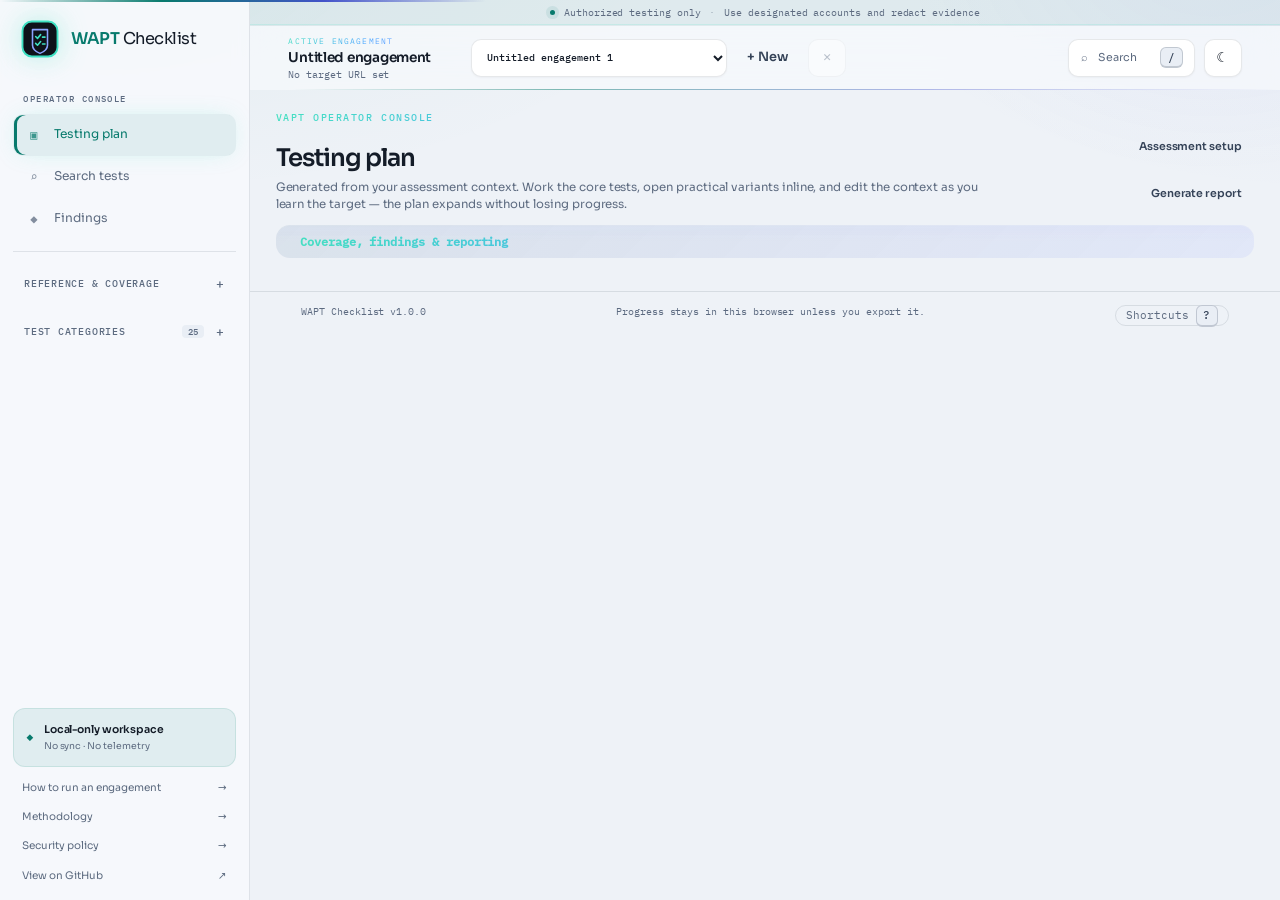
==== app.html @ 15ce688b "Practical-variant wave 1: JWT and OAuth/OIDC/SAML complete (r15) JWT 18/18 and OAuth/SAML 22/22 cata" ====
<!doctype html>
<html lang="en">
<head>
  <meta charset="utf-8">
  <meta name="viewport" content="width=device-width, initial-scale=1">
  <meta name="description" content="Assessment-driven VAPT operator console: pick the engagement scenario, answer only the relevant follow-ups, and work a context-generated testing plan with variants, payloads, tools, evidence, and local-only progress.">
  <meta name="theme-color" content="#090d13">
  <meta http-equiv="Content-Security-Policy" content="default-src 'self'; connect-src 'self'; script-src 'self'; style-src 'self'; img-src 'self' data:; font-src 'self'; frame-src 'none'; object-src 'none'; base-uri 'self'; form-action 'self'">
  <title>VAPT operator console — WAPT Checklist</title>
  <link rel="icon" href="assets/logo.svg" type="image/svg+xml">
  <link rel="preload" href="assets/fonts/sora-400.woff2" as="font" type="font/woff2" crossorigin>
  <link rel="preload" href="assets/fonts/sora-600.woff2" as="font" type="font/woff2" crossorigin>
  <link rel="preload" href="assets/fonts/ibm-plex-mono-400.woff2" as="font" type="font/woff2" crossorigin>
  <script src="js/ui/theme-boot.js?v=1.0.0-r15"></script>
  <link rel="stylesheet" href="css/styles.css?v=1.0.0-r15">
  <link rel="stylesheet" href="css/operator-console.css?v=1.0.0-r15">
  <link rel="stylesheet" href="css/polish.css?v=1.0.0-r15">
<link rel="stylesheet" href="css/identity.css?v=1.0.0-r15">
  <link rel="stylesheet" href="css/print.css?v=1.0.0-r15" media="print">
  <script type="module" src="js/ui/app.js?v=1.0.0-r15"></script>
</head>
<body class="app-body">
  <a class="skip-link" href="#workspace">Skip to workspace</a>
  <div class="app-layout">
    <aside class="sidebar" id="sidebar" aria-label="Application sidebar">
      <div class="sidebar-top">
        <a class="brand" href="index.html" aria-label="WAPT Checklist home">
          <img src="assets/logo.svg" width="40" height="40" alt="">
          <span><strong>WAPT</strong> Checklist</span>
        </a>
        <button class="sidebar-close icon-button" type="button" data-sidebar-close aria-label="Close navigation">×</button>
      </div>

      <nav class="app-nav" aria-label="Operator console">
        <p class="nav-label">Operator console</p>
        <a href="#dashboard" data-view-link="dashboard"><span aria-hidden="true">▣</span> Testing plan</a>
        <a href="#search" data-view-link="search"><span aria-hidden="true">⌕</span> Search tests</a>
        <a href="#dashboard/findings"><span aria-hidden="true">◆</span> Findings</a>
      </nav>

      <details class="nav-reference">
        <summary>Reference &amp; coverage</summary>
        <nav class="app-nav reference-nav" aria-label="Reference and coverage">
          <a href="#playbooks" data-view-link="playbooks"><span aria-hidden="true">＋</span> Focus: page / function</a>
          <a href="#families" data-view-link="families"><span aria-hidden="true">▦</span> Coverage by family</a>
          <a href="#checklist" data-view-link="checklist"><span aria-hidden="true">☷</span> Full test library</a>
          <a href="#chains" data-view-link="chains"><span aria-hidden="true">⌁</span> Attack chains</a>
          <a href="#payloads" data-view-link="payloads"><span aria-hidden="true">›_</span> Tools &amp; payloads</a>
          <a href="#wizard" data-view-link="wizard"><span aria-hidden="true">◇</span> Assessment setup</a>
        </nav>
      </details>

      <details class="category-nav" aria-label="Test categories">
        <summary><span>Test categories</span><span data-category-total>—</span></summary>
        <div data-category-nav class="category-list" aria-live="polite"><p class="loading-line">Loading catalog…</p></div>
      </details>

      <div class="sidebar-foot">
        <div class="local-card">
          <span aria-hidden="true">◆</span>
          <div><strong>Local-only workspace</strong><small>No sync · No telemetry</small></div>
        </div>
        <a href="docs.html?doc=operating">How to run an engagement <span aria-hidden="true">→</span></a>
        <a href="methodology.html">Methodology <span aria-hidden="true">→</span></a>
        <a href="docs.html?doc=security">Security policy <span aria-hidden="true">→</span></a>
        <a href="https://github.com/AmitPal-CyberBuddy/WAPT-Checklist">View on GitHub <span aria-hidden="true">↗</span></a>
      </div>
    </aside>

    <div class="sidebar-scrim" data-sidebar-close hidden></div>

    <main id="workspace" class="workspace">
      <div class="authorization-bar" role="note"><span class="status-dot" aria-hidden="true"></span> Authorized testing only <span>·</span> Use designated accounts and redact evidence</div>
      <header class="workspace-header">
        <button class="mobile-menu icon-button" type="button" data-sidebar-open aria-label="Open navigation">☰</button>
        <div class="engagement-identity">
          <span class="context-kicker">ACTIVE ENGAGEMENT</span>
          <strong data-engagement-name>Untitled engagement</strong>
          <small data-engagement-target>No target URL set</small>
        </div>
        <div class="engagement-manager" aria-label="Engagement manager">
          <label class="sr-only" for="engagement-select">Switch engagement</label>
          <select id="engagement-select" data-engagement-select title="Switch engagement"></select>
          <button class="button button-quiet" type="button" data-engagement-new title="Create a separate engagement">+ New</button>
          <button class="icon-button" type="button" data-engagement-delete aria-label="Delete active engagement" title="Delete active engagement">×</button>
        </div>
        <div class="workspace-actions">
          <button class="search-trigger" type="button" data-go-search><span aria-hidden="true">⌕</span> Search <kbd>/</kbd></button>
          <button class="icon-button" type="button" data-theme-toggle aria-label="Switch color theme" title="Switch color theme">◐</button>
        </div>
      </header>
      <div class="route-progress" data-route-progress hidden aria-hidden="true"><span></span></div>
      <p class="sr-only" data-route-status role="status" aria-live="polite"></p>

      <section class="view wizard-view" data-view="wizard" aria-labelledby="wizard-page-title" hidden>
        <div class="view-heading compact-heading wizard-heading">
          <div><p class="eyebrow">SET UP THE ASSESSMENT</p><h1 id="wizard-page-title">What are you assessing?</h1></div>
          <div class="wizard-heading-actions">
            <details class="local-persistence-notice compact" data-persistence-note>
              <summary>Saved locally on this device</summary>
              <span>Engagements, progress, findings, and notes stay in this site&rsquo;s local storage until you delete them or clear browser data. There is no cloud backup or cross-device sync; export JSON regularly and handle exports as sensitive.</span>
            </details>
            <a class="button button-primary" href="#dashboard">Open assessment →</a>
            <button class="button button-quiet" type="button" data-wizard-reset>Start over</button>
          </div>
        </div>
        <p class="view-intro wizard-intro">Pick the assessment scenario, confirm the follow-up questions it asks, and start testing. Anything still unknown widens the plan instead of hiding work, and you can add discoveries — a login endpoint, WebSocket, file upload, another auth mechanism — at any time with <strong>Edit context</strong>.</p>
        <div id="wizard-root" class="wizard-shell" aria-live="polite"></div>
      </section>

      <section class="view" data-view="dashboard" aria-labelledby="dashboard-title" hidden>
        <div class="view-heading"><div><p class="eyebrow">VAPT OPERATOR CONSOLE</p><h1 id="dashboard-title">Testing plan</h1><p>Generated from your assessment context. Work the core tests, open practical variants inline, and edit the context as you learn the target — the plan expands without losing progress.</p></div><div class="heading-actions"><a class="button button-quiet" href="#wizard">Assessment setup</a><a class="button button-quiet" href="#families" data-resume hidden>Continue testing</a><button class="button button-quiet" type="button" data-export-report>Generate report</button></div></div>
        <div data-app-profile></div>
        <div data-assessment-plan></div>
        <div data-playbook-banner></div>

        <details class="assessment-more" data-reporting-drawer>
          <summary>Coverage, findings &amp; reporting</summary>

        <section class="panel dashboard-panel coverage-panel" aria-labelledby="coverage-title">
          <div class="panel-heading"><div><p class="eyebrow">QUESTION 1</p><h2 id="coverage-title">What have I tested?</h2></div></div>
          <div data-coverage-summary></div>
          <div class="dashboard-metrics">
            <article class="metric-card"><span>Available</span><strong data-dashboard-items>0</strong><small>tests in the library</small></article>
            <article class="metric-card"><span>Tested</span><strong data-dashboard-tested>0</strong><small>executed checks</small></article>
            <article class="metric-card"><span>Potential</span><strong data-dashboard-potential>0</strong><small>to validate</small></article>
            <article class="metric-card"><span>Confirmed</span><strong data-dashboard-confirmed>0</strong><small>findings</small></article>
            <article class="metric-card"><span>Blocked</span><strong data-dashboard-blocked>0</strong><small>cannot test yet</small></article>
            <article class="metric-card"><span>N/A</span><strong data-dashboard-na>0</strong><small>out of scope</small></article>
          </div>
        </section>

        <div class="dashboard-columns">
          <section class="panel dashboard-panel" aria-labelledby="gaps-title">
            <div class="panel-heading"><div><p class="eyebrow">QUESTION 2</p><h2 id="gaps-title">What have I missed?</h2></div><a class="panel-link" href="#families">All families →</a></div>
            <div data-family-gaps class="loading-line">Loading family coverage…</div>
            <p class="evidence-packs-kicker">BLOCKED · CANNOT TEST YET</p>
            <div data-blocked-list></div>
          </section>
          <section class="panel dashboard-panel" aria-labelledby="suggested-title">
            <div class="panel-heading"><div><p class="eyebrow">QUESTION 3</p><h2 id="suggested-title">What should I test next?</h2></div></div>
            <div data-suggested-next><span class="sr-only">Loading next tests…</span><div class="skeleton-stack" aria-hidden="true"><span class="skeleton wide"></span><span class="skeleton"></span><span class="skeleton short"></span></div></div>
          </section>
        </div>

        <div class="dashboard-columns">
          <section class="panel dashboard-panel" aria-labelledby="retest-title"><div class="panel-heading"><div><p class="eyebrow">RETEST QUEUE</p><h2 id="retest-title">Retest queue</h2></div></div><div data-retest-queue class="loading-line">Loading queue…</div></section>
          <section class="panel dashboard-panel" aria-labelledby="paths-title"><div class="panel-heading"><div><p class="eyebrow">ATTACK PATHS</p><h2 id="paths-title">Attack chains</h2></div></div><div data-chain-overview class="loading-line">Loading chains…</div></section>
        </div>

        <section class="panel dashboard-panel" aria-labelledby="progress-title"><div class="panel-heading"><div><p class="eyebrow">SURFACE COVERAGE</p><h2 id="progress-title">Attack surfaces</h2></div></div><div data-category-progress class="progress-list"></div></section>

        <section class="panel dashboard-panel findings-panel" id="findings-panel" aria-labelledby="findings-title"><div class="panel-heading"><div><p class="eyebrow">VALIDATION QUEUE</p><h2 id="findings-title">Findings</h2></div><div class="panel-actions"><button class="button button-quiet" type="button" data-export-checklist>Export checklist</button><button class="button button-quiet" type="button" data-export-csv>Export coverage CSV</button><button class="button button-quiet" type="button" data-export-report-html>Export HTML report</button><button class="button button-quiet" type="button" data-export-json>Export JSON</button><button class="button button-quiet" type="button" data-import-trigger>Import JSON</button><input type="file" accept="application/json" data-import-file hidden></div></div><div data-findings-table></div><p class="evidence-packs-kicker">EVIDENCE PACKS · RETEST VERDICTS</p><div data-evidence-packs></div><p class="import-message" data-import-message role="status" aria-live="polite"></p></section>
        </details>
      </section>

      <section class="view" data-view="playbooks" aria-labelledby="playbooks-title" hidden>
        <div class="view-heading compact-heading"><div><p class="eyebrow">FOCUS ON ONE SURFACE</p><h1 id="playbooks-title">Focus: page or function</h1><p>Optionally narrow the working set to the page or function in front of you. The assessment context stays the source of truth for what applies.</p></div></div>
        <div data-playbook-board class="playbook-board"><p class="loading-line">Loading page and function types…</p></div>
      </section>

      <section class="view" data-view="playbook" aria-labelledby="playbook-title" hidden>
        <div class="view-heading compact-heading"><div><p class="eyebrow" data-playbook-eyebrow>TESTING PLAN</p><h1 id="playbook-title">Testing plan</h1></div><div class="heading-actions"><a class="button button-quiet" href="#playbooks">Change page / function</a></div></div>
        <div data-playbook-root><p class="loading-line">Loading testing plan…</p></div>
      </section>

      <section class="view" data-view="families" aria-labelledby="families-title" hidden>
        <div class="view-heading compact-heading"><div><p class="eyebrow">COVERAGE &amp; REFERENCE</p><h1 id="families-title">Coverage by family</h1><p>Review gaps and methodology families without leaving the primary page/function plan.</p></div></div>
        <div data-family-board class="family-board"><p class="loading-line">Loading test families…</p></div>
      </section>

      <section class="view" data-view="family" aria-labelledby="family-title" hidden>
        <div class="view-heading compact-heading"><div><p class="eyebrow" data-family-eyebrow>TEST FAMILY</p><h1 id="family-title">Test family</h1></div><div class="heading-actions"><a class="button button-quiet" href="#families">All families</a><button class="button button-quiet" type="button" data-print>Print engagement sheet</button></div></div>
        <div data-family-root><p class="loading-line">Loading family…</p></div>
      </section>

      <section class="view" data-view="checklist" aria-labelledby="checklist-title" hidden>
        <div class="view-heading"><div><p class="eyebrow">COMPLETE TEST LIBRARY</p><h1 id="checklist-title">All tests</h1><p>Tests outside the current scope stay hidden by default. You can review or include them when the engagement requires it.</p><p class="category-rationale" data-category-rationale hidden></p></div><div class="heading-actions"><div class="view-mode-toggle" role="group" aria-label="Checklist view mode"><button type="button" data-checklist-mode="testing" aria-pressed="true">Testing</button><button type="button" data-checklist-mode="coverage" aria-pressed="false">Coverage</button></div><button class="button button-quiet" type="button" data-print>Print engagement sheet</button></div></div>
        <div class="panel filter-panel" data-checklist-filters></div>
        <div class="result-summary" data-checklist-summary aria-live="polite"></div>
        <div class="test-list" data-checklist-results></div>
      </section>

      <section class="view" data-view="search" aria-labelledby="search-title" hidden>
        <div class="view-heading"><div><p class="eyebrow">FIND ANY TEST FAST</p><h1 id="search-title">Search tests</h1><p>Search by vulnerability, behavior, tool, technology, test ID, or standard mapping.</p></div></div>
        <div class="panel filter-panel" data-search-filters></div>
        <div class="result-summary" data-search-summary aria-live="polite"></div>
        <div class="test-list" data-search-results></div>
      </section>

      <section class="view" data-view="chains" aria-labelledby="chains-title" hidden>
        <div class="view-heading"><div><p class="eyebrow">CONNECTED TESTING</p><h1 id="chains-title">Attack chains</h1><p>Directed hypotheses over stable test IDs. A chain never substitutes for validating every prerequisite and safety boundary.</p></div></div>
        <div class="chain-browser" data-chain-browser><p class="loading-line">Loading attack chains…</p></div>
      </section>

      <section class="view" data-view="payloads" aria-labelledby="payloads-title" hidden>
        <div class="view-heading"><div><p class="eyebrow">CONTEXTUAL REFERENCES</p><h1 id="payloads-title">Payload library</h1><p>Every value includes intended context, caveats, related tests, and a safety boundary. REVIEW-ONLY entries never auto-expand.</p></div></div>
        <div data-payload-browser><p class="loading-line">Loading payload references…</p></div>
      </section>

      <div class="view app-boot" data-app-boot>
        <div class="app-boot-card">
          <img class="app-boot-logo" src="assets/logo.svg" width="64" height="64" alt="">
          <p class="app-boot-title"><strong>WAPT</strong> operator console</p>
          <div class="app-boot-bar" aria-hidden="true"><span></span></div>
          <p class="app-boot-status">Preparing your local workspace…</p>
        </div>
      </div>

      <footer class="workspace-footer"><span>WAPT Checklist v1.0.0</span><span>Progress stays in this browser unless you export it.</span><button class="shortcut-hint" type="button" data-shortcuts-open>Shortcuts <kbd>?</kbd></button></footer>
    </main>
  </div>
  <dialog class="shortcuts-dialog" id="shortcuts-dialog" aria-labelledby="shortcuts-title">
    <h2 id="shortcuts-title">Keyboard shortcuts</h2>
    <p>Shortcuts are disabled while typing in inputs, notes, and filters.</p>
    <ul class="shortcuts-grid">
      <li><kbd>/</kbd><span>Search tests</span></li>
      <li><kbd>g</kbd> <kbd>d</kbd><span>Testing plan</span></li>
      <li><kbd>g</kbd> <kbd>p</kbd><span>Focus: page / function</span></li>
      <li><kbd>g</kbd> <kbd>t</kbd><span>Coverage by family</span></li>
      <li><kbd>g</kbd> <kbd>c</kbd><span>All tests</span></li>
      <li><kbd>g</kbd> <kbd>f</kbd><span>Findings</span></li>
      <li><kbd>n</kbd> / <kbd>p</kbd><span>Next / previous check</span></li>
      <li><kbd>e</kbd><span>Expand or collapse the focused check</span></li>
      <li><kbd>?</kbd><span>This dialog</span></li>
      <li><kbd>Esc</kbd><span>Close drawer or dialog</span></li>
    </ul>
    <button class="button button-quiet dialog-close" type="button" data-shortcuts-close>Close</button>
  </dialog>
</body>
</html>
---- css/styles.css ----
@font-face{font-family:Sora;src:url('../assets/fonts/sora-400.woff2') format('woff2');font-weight:400;font-style:normal;font-display:swap}
@font-face{font-family:Sora;src:url('../assets/fonts/sora-600.woff2') format('woff2');font-weight:600;font-style:normal;font-display:swap}
@font-face{font-family:'IBM Plex Mono';src:url('../assets/fonts/ibm-plex-mono-400.woff2') format('woff2');font-weight:400;font-style:normal;font-display:swap}
@font-face{font-family:'IBM Plex Mono';src:url('../assets/fonts/ibm-plex-mono-500.woff2') format('woff2');font-weight:500;font-style:normal;font-display:swap}

:root{
  color-scheme:dark;
  --paper:#07090d;--paper-2:#0a0e14;--surface:rgba(14,18,26,.78);--surface-2:rgba(21,27,38,.88);--surface-3:rgba(32,40,56,.92);
  --ink:#eef3f8;--ink-2:#c5ced8;--muted:#8b97a8;--brand:#3ee0c2;--brand-soft:rgba(62,224,194,.12);--accent-2:#8aa4ff;
  --high:#ff6b7a;--high-bg:rgba(255,107,122,.12);--high-line:rgba(255,107,122,.32);
  --med:#ffc857;--med-bg:rgba(255,200,87,.12);--med-line:rgba(255,200,87,.32);
  --low:#3ee0a6;--low-bg:rgba(62,224,166,.12);--low-line:rgba(62,224,166,.32);
  --info:#7aa2ff;--info-bg:rgba(122,162,255,.12);--info-line:rgba(122,162,255,.32);
  --line:rgba(197,206,216,.13);--line-strong:rgba(197,206,216,.22);--shadow:0 24px 70px rgba(0,0,0,.32);
  --radius:18px;--radius-sm:10px;--focus:0 0 0 4px rgba(62,224,194,.28);--section-space:clamp(4.75rem,7.5vw,6.5rem);
  --font-sans:Sora,ui-sans-serif,system-ui,-apple-system,"Segoe UI",sans-serif;
  --font-mono:'IBM Plex Mono',ui-monospace,"SF Mono",Menlo,Consolas,monospace;
}

:root[data-theme='light']{
  color-scheme:light;--paper:#f4f7fb;--paper-2:#edf2f7;--surface:rgba(255,255,255,.84);--surface-2:rgba(255,255,255,.94);--surface-3:rgba(234,240,247,.98);
  --ink:#101828;--ink-2:#344054;--muted:#5c6672;--brand:#087f6c;--brand-soft:rgba(8,127,108,.09);--accent-2:#344fb3;
  --high:#c41212;--high-bg:rgba(196,18,18,.08);--high-line:rgba(196,18,18,.25);
  --med:#a03e00;--med-bg:rgba(160,62,0,.08);--med-line:rgba(160,62,0,.24);
  --low:#016a3e;--low-bg:rgba(1,106,62,.08);--low-line:rgba(1,106,62,.24);
  --info:#175cd3;--info-bg:rgba(23,92,211,.08);--info-line:rgba(23,92,211,.24);
  --line:rgba(16,24,40,.11);--line-strong:rgba(16,24,40,.2);--shadow:0 24px 60px rgba(16,24,40,.13);
}

*{box-sizing:border-box}
html{scroll-behavior:smooth}
body{margin:0;background:var(--paper);color:var(--ink);font:400 15px/1.65 var(--font-sans);text-rendering:optimizeLegibility;transition:background-color .2s ease,color .2s ease}
body:not(.app-body){background-image:radial-gradient(circle at 76% 12%,rgba(62,224,194,.08),transparent 24rem),radial-gradient(circle at 20% 36%,rgba(138,164,255,.05),transparent 25rem)}
button,input{font:inherit}
a{color:inherit;text-decoration:none}
button,a,input{outline:none}a,button,input,select,textarea{transition:border-color .18s ease,background-color .18s ease,color .18s ease,box-shadow .18s ease,transform .18s ease}
button:focus-visible,a:focus-visible,input:focus-visible,[tabindex]:focus-visible{box-shadow:var(--focus);border-color:var(--brand)!important}
button{color:inherit}
img{display:block;max-width:100%}
code,kbd,.eyebrow,.context-kicker{font-family:var(--font-mono)}
kbd{padding:.1rem .38rem;border:1px solid var(--line-strong);border-radius:5px;background:var(--surface-3);font-size:.72rem;color:var(--muted)}
[hidden]{display:none!important}
.sr-only{position:absolute!important;width:1px;height:1px;padding:0;margin:-1px;overflow:hidden;clip:rect(0,0,0,0);white-space:nowrap;border:0}
.skip-link{position:fixed;z-index:1000;top:.75rem;left:.75rem;padding:.65rem 1rem;background:var(--brand);color:#05110f;border-radius:8px;transform:translateY(-180%);transition:transform .15s}
.skip-link:focus{transform:translateY(0)}
.shell{width:min(1180px,calc(100% - 40px));margin-inline:auto}

.site-alert{min-height:36px;display:flex;justify-content:center;align-items:center;gap:.65rem;padding:.4rem 1rem;background:var(--brand-soft);border-bottom:1px solid rgba(62,224,194,.18);color:var(--ink-2);font:500 .72rem/1.4 var(--font-mono);letter-spacing:.03em;text-align:center}
.status-dot{width:7px;height:7px;flex:0 0 auto;border-radius:50%;background:var(--brand);box-shadow:0 0 0 4px var(--brand-soft)}
.site-header{width:min(1180px,calc(100% - 40px));height:82px;margin:auto;display:flex;align-items:center;justify-content:space-between;border-bottom:1px solid var(--line)}
.brand{display:flex;align-items:center;gap:.7rem;font-size:1rem;letter-spacing:-.02em}
.brand span{white-space:nowrap}.brand strong{color:var(--brand);font-weight:600}.brand img{filter:drop-shadow(0 5px 14px rgba(62,224,194,.11))}
.header-nav{display:flex;align-items:center;gap:1.6rem;color:var(--ink-2);font-size:.82rem}
.header-nav a:hover,.site-footer a:hover,.sidebar-foot>a:hover{color:var(--brand)}
.icon-button{display:grid;place-items:center;width:38px;height:38px;padding:0;border:1px solid var(--line);border-radius:10px;background:var(--surface);cursor:pointer}
.icon-button:hover{border-color:var(--line-strong);background:var(--surface-3)}

.hero{min-height:600px;display:grid;grid-template-columns:1.03fr .97fr;gap:clamp(2.5rem,5vw,4.5rem);align-items:center;padding-block:clamp(4rem,6vw,4.75rem)}
.eyebrow{margin:0 0 1.15rem;color:var(--muted);font-size:.69rem;font-weight:500;letter-spacing:.16em;text-transform:uppercase}.eyebrow span{color:var(--brand)}
h1,h2,h3,p{margin-top:0}h1,h2,h3{line-height:1.12;letter-spacing:-.035em}
.hero h1{max-width:720px;margin-bottom:1.35rem;font-size:clamp(2.85rem,5vw,4.65rem);font-weight:600;text-wrap:balance}.hero h1 em{color:var(--brand);font-style:normal}
.hero-lede{max-width:650px;margin-bottom:2rem;color:var(--ink-2);font-size:1.08rem;line-height:1.78}
.hero-actions{display:flex;flex-wrap:wrap;gap:.75rem;margin-bottom:1.2rem}
.button{min-height:46px;display:inline-flex;justify-content:center;align-items:center;gap:.8rem;padding:.75rem 1.15rem;border:1px solid var(--line-strong);border-radius:var(--radius-sm);background:var(--surface);font-size:.82rem;font-weight:600;cursor:pointer}
.button:hover{transform:translateY(-1px);border-color:var(--brand)}.button-primary{background:var(--brand);border-color:var(--brand);color:#04120f}.button-primary:hover{background:#6bead2}.button-secondary{background:var(--surface-2)}.button-quiet{background:transparent;color:var(--ink-2)}
.privacy-note{display:flex;align-items:center;gap:.55rem;color:var(--muted);font:400 .72rem/1.5 var(--font-mono)}.privacy-note span{color:var(--brand);font-size:.55rem}
.hero-visual{position:relative;min-height:430px;display:grid;place-items:center;isolation:isolate}
.hero-visual:before{content:"";position:absolute;width:min(420px,90%);height:min(420px,90%);border:1px solid rgba(62,224,194,.1);border-radius:50%;box-shadow:0 0 80px rgba(62,224,194,.06);pointer-events:none}
.hero-preview{position:relative;z-index:1;width:min(420px,100%);border:1px solid var(--line);border-left:3px solid var(--brand);border-radius:12px;background:var(--surface);box-shadow:var(--shadow);overflow:hidden}
.hero-preview-head{padding:1rem 1.1rem .85rem}
.hero-preview-kicker{display:flex;justify-content:space-between;align-items:center;gap:.6rem;margin-bottom:.35rem}
.hero-preview-kicker .micro-label{margin:0}
.hero-preview-head h2{margin:0 0 .2rem;font-size:1.2rem;letter-spacing:-.03em}
.hero-preview-head>p{margin:0;color:var(--ink-2);font:400 .68rem/1.5 var(--font-mono)}
.hero-preview-head .assessment-chips{margin:.5rem 0 .15rem}
.hero-preview-head .assessment-stats{margin:.55rem 0 0}
.hero-preview-surface{border-top:1px solid var(--line)}
.hero-preview-surface>header{display:flex;justify-content:space-between;align-items:baseline;padding:.5rem .95rem;background:var(--surface-3)}
.hero-preview-surface>header .micro-label{margin:0}
.hero-preview-surface>header span:last-child{color:var(--brand);font:500 .62rem var(--font-mono)}
.hero-preview-surface ul{margin:0;padding:.15rem 0 .25rem;list-style:none}
.hero-preview-surface li{display:flex;align-items:flex-start;gap:.6rem;padding:.4rem .95rem;color:var(--ink-2);font-size:.76rem}
.hero-preview-surface li small{display:block;margin-top:.1rem;color:var(--muted);font:400 .58rem var(--font-mono)}
.hero-preview-mark{width:1.05rem;color:var(--muted);font-family:var(--font-mono)}
.hero-preview-surface li.is-next{background:var(--brand-soft);color:var(--ink)}
.hero-preview-surface li.is-next .hero-preview-mark{color:var(--brand)}
.hero-preview-surface li.is-next strong{font-size:.78rem}

/* Purposeful motion: quiet orientation cues, never required to understand or use the interface. */
::selection{background:rgba(62,224,194,.28);color:var(--ink)}
@keyframes rise-in{from{opacity:0;transform:translateY(16px)}to{opacity:1;transform:translateY(0)}}
@keyframes visual-in{from{opacity:0;transform:translate3d(24px,10px,0) scale(.98)}to{opacity:1;transform:translate3d(0,0,0) scale(1)}}
@keyframes view-in{from{opacity:0;transform:translateY(8px)}to{opacity:1;transform:translateY(0)}}
@keyframes status-pulse{0%,100%{box-shadow:0 0 0 4px var(--brand-soft)}50%{box-shadow:0 0 0 7px transparent}}
.hero-copy>*{animation:rise-in .58s cubic-bezier(.2,.7,.2,1) both}.hero-copy>.eyebrow{animation-delay:.04s}.hero-copy>h1{animation-delay:.1s}.hero-copy>.hero-lede{animation-delay:.17s}.hero-copy>.hero-actions{animation-delay:.24s}.hero-copy>.privacy-note{animation-delay:.31s}
.hero-visual{animation:visual-in .72s .18s cubic-bezier(.2,.7,.2,1) both}.hero-preview{animation:rise-in .6s .22s cubic-bezier(.2,.7,.2,1) both}.status-dot{animation:status-pulse 2.8s ease-in-out infinite}
.content-page .site-header,.document-layout,.workflow-document{animation:rise-in .48s cubic-bezier(.2,.7,.2,1) both}.document-layout,.workflow-document{animation-delay:.08s}.method-hero>div:first-child{animation:rise-in .58s .05s cubic-bezier(.2,.7,.2,1) both}.method-model{animation:visual-in .65s .14s cubic-bezier(.2,.7,.2,1) both}.view:not([hidden]){animation:view-in .28s ease both}

.stats-band{border-block:1px solid var(--line);background:rgba(14,18,26,.35)}
:root[data-theme='light'] .stats-band{background:rgba(255,255,255,.45)}
.stats{min-height:126px;display:grid;grid-template-columns:repeat(4,1fr)}.stat{display:flex;flex-direction:column;justify-content:center;align-items:center;border-right:1px solid var(--line)}.stat:first-child{border-left:1px solid var(--line)}.stat strong{color:var(--brand);font:500 2rem/1 var(--font-mono)}.stat span{margin-top:.5rem;color:var(--muted);font-size:.72rem;text-transform:uppercase;letter-spacing:.08em}
.section{padding-block:var(--section-space)}.section-heading{max-width:710px;margin-bottom:clamp(2rem,4vw,3rem)}.section h2{margin-bottom:1rem;font-size:clamp(2rem,4vw,3.5rem)}.section-heading>p:last-child{color:var(--muted);font-size:1rem}
.feature-grid{display:grid;grid-template-columns:repeat(3,1fr);gap:1rem}.feature-card{min-height:285px;padding:1.6rem;border:1px solid var(--line);border-radius:var(--radius);background:linear-gradient(150deg,var(--surface-2),var(--surface));transition:border-color .2s,transform .2s}.feature-card:hover{border-color:rgba(62,224,194,.35);transform:translateY(-3px)}.feature-number{font:500 .68rem var(--font-mono);color:var(--brand)}.feature-card h3{margin:3.35rem 0 .8rem;font-size:1.3rem}.feature-card p{color:var(--muted);font-size:.84rem}.feature-card a{display:inline-block;margin-top:1rem;color:var(--brand);font-size:.78rem;font-weight:600}
.principles-section{border-top:1px solid var(--line);background:linear-gradient(90deg,rgba(62,224,194,.025),transparent)}.principles-layout{display:grid;grid-template-columns:.8fr 1.2fr;gap:7rem}.principle-list{list-style:none;padding:0;margin:0}.principle-list li{display:grid;grid-template-columns:50px 1fr;gap:1rem;padding:1.4rem 0;border-top:1px solid var(--line)}.principle-list>li>span{color:var(--brand);font:500 .7rem var(--font-mono)}.principle-list strong{font-size:1rem}.principle-list p{margin:.35rem 0 0;color:var(--muted);font-size:.82rem}
.site-footer{min-height:180px;display:grid;grid-template-columns:1fr 1.4fr auto;gap:3rem;align-items:center;border-top:1px solid var(--line);color:var(--muted);font-size:.72rem}.site-footer p{margin:0}.site-footer nav{display:flex;gap:1.1rem}.footer-brand{color:var(--ink)}

/* Application shell */
.app-body{min-height:100vh;overflow-x:hidden;background:var(--paper-2)}
.app-layout{min-height:100vh;display:grid;grid-template-columns:272px minmax(0,1fr)}
.sidebar{position:sticky;top:0;height:100vh;z-index:30;display:flex;flex-direction:column;padding:.8rem .65rem;background:var(--paper);border-right:1px solid var(--line);overflow-y:auto;scrollbar-width:thin}.sidebar-top{display:flex;align-items:center;justify-content:space-between;padding:.2rem .35rem .6rem}.sidebar-close{display:none}.app-nav,.category-nav{margin-top:.7rem}.nav-label-row{display:flex;justify-content:space-between;align-items:center}.nav-label-row>span{color:var(--muted);font:400 .64rem var(--font-mono)}.nav-label{margin:.25rem .7rem .55rem;color:var(--muted);font:500 .61rem var(--font-mono);text-transform:uppercase;letter-spacing:.13em}
.app-nav a,.category-list a{display:flex;align-items:center;gap:.7rem;min-height:36px;padding:.4rem .6rem;border:1px solid transparent;border-radius:9px;color:var(--muted);font-size:.76rem}.app-nav a>span{width:18px;color:var(--ink-2);font-family:var(--font-mono);text-align:center}.app-nav a small{margin-left:auto;padding:.05rem .3rem;border-radius:4px;background:var(--surface-3);font:400 .52rem var(--font-mono)}.app-nav a:hover,.category-list a:hover{color:var(--ink);background:var(--surface)}.app-nav a[aria-current='page']{color:var(--brand);border-color:rgba(62,224,194,.17);background:var(--brand-soft)}.app-nav a[aria-current='page']>span{color:var(--brand)}
.category-list{display:grid;gap:.1rem}.category-list a{min-height:30px;padding:.3rem .6rem}.category-list a span:first-child{width:22px;color:var(--muted);font:400 .57rem var(--font-mono)}.category-list a strong{overflow:hidden;text-overflow:ellipsis;white-space:nowrap;font-weight:400}.category-list a em{margin-left:auto;color:var(--muted);font:400 .59rem var(--font-mono);font-style:normal}.loading-line{margin:.7rem;color:var(--muted);font-size:.7rem}.sidebar-foot{margin-top:auto;padding-top:1rem}.local-card{display:flex;align-items:center;gap:.65rem;padding:.8rem;border:1px solid rgba(62,224,194,.16);border-radius:10px;background:var(--brand-soft)}.local-card>span{color:var(--brand);font-size:.55rem}.local-card strong,.local-card small{display:block}.local-card strong{font-size:.67rem}.local-card small{color:var(--muted);font-size:.58rem}.sidebar-foot>a{display:flex;justify-content:space-between;margin:.8rem .6rem 0;color:var(--muted);font-size:.65rem}.sidebar-scrim{position:fixed;z-index:25;inset:0;background:rgba(0,0,0,.64);backdrop-filter:blur(2px)}
.workspace{min-width:0;min-height:100vh}.authorization-bar{height:26px;display:flex;align-items:center;justify-content:center;gap:.55rem;background:var(--brand-soft);border-bottom:1px solid rgba(62,224,194,.14);color:var(--muted);font:400 .6rem var(--font-mono)}.authorization-bar .status-dot{width:5px;height:5px}.authorization-bar>span:not(.status-dot){opacity:.5}
.workspace-header{position:sticky;z-index:20;top:0;height:64px;display:flex;align-items:center;gap:1rem;padding:0 clamp(1.2rem,4vw,3.6rem);background:color-mix(in srgb,var(--paper-2) 90%,transparent);border-bottom:1px solid var(--line);backdrop-filter:blur(16px)}.mobile-menu{display:none}.engagement-identity{display:grid}.engagement-identity strong{font-size:.8rem}.engagement-identity small{color:var(--muted);font:400 .6rem var(--font-mono)}.context-kicker{color:var(--brand);font-size:.52rem;letter-spacing:.12em}.workspace-actions{display:flex;align-items:center;gap:.55rem;margin-left:auto}.search-trigger{height:38px;display:flex;align-items:center;gap:.65rem;padding:0 .7rem;border:1px solid var(--line);border-radius:9px;background:var(--surface);color:var(--muted);font-size:.68rem;cursor:pointer}.search-trigger kbd{margin-left:.8rem}
.view{max-width:1240px;margin:auto;padding:clamp(.9rem,1.8vw,1.3rem) clamp(.9rem,2.4vw,1.8rem)}.view-heading{display:flex;justify-content:space-between;align-items:end;gap:1.2rem;margin-bottom:.8rem}.view-heading h1{margin:0 0 .2rem;font-size:clamp(1.3rem,2vw,1.8rem)}.view-heading p:last-child{max-width:820px;margin:0;color:var(--muted);font-size:.73rem;line-height:1.45}.compact-heading{margin-bottom:.45rem}.view-intro{max-width:800px;margin-bottom:1.1rem;color:var(--muted);font-size:.8rem}.category-rationale{max-width:760px;margin:.5rem 0 0;padding:.4rem .7rem;border-left:2px solid var(--brand);background:var(--brand-soft);color:var(--ink-2);font-size:.72rem;line-height:1.6}
.dashboard-grid{display:grid;grid-template-columns:repeat(4,1fr);gap:.6rem;margin-bottom:.65rem}.metric-card{padding:.8rem;border:1px solid var(--line);border-radius:var(--radius-sm);background:var(--surface)}.metric-card span,.metric-card small{display:block;color:var(--muted);font-size:.65rem}.metric-card strong{display:block;margin:.35rem 0 .1rem;color:var(--brand);font:500 1.35rem var(--font-mono)}
.panel{padding:1rem;border:1px solid var(--line);border-radius:var(--radius);background:var(--surface)}.empty-panel{min-height:200px;display:flex;flex-direction:column;align-items:center;justify-content:center;text-align:center}.empty-icon{display:grid;place-items:center;width:52px;height:52px;margin-bottom:1.1rem;border:1px solid rgba(62,224,194,.23);border-radius:14px;background:var(--brand-soft);color:var(--brand);font:500 1.3rem var(--font-mono)}.empty-panel h2{margin-bottom:.6rem;font-size:1.25rem}.empty-panel p{max-width:550px;color:var(--muted);font-size:.8rem}.empty-panel a{color:var(--brand);font-size:.76rem;font-weight:600}
.catalog-grid{display:grid;grid-template-columns:repeat(3,1fr);gap:.8rem}.category-card{display:flex;flex-direction:column;min-height:155px;padding:1.15rem;border:1px solid var(--line);border-radius:12px;background:var(--surface)}.category-card:hover{border-color:rgba(62,224,194,.25)}.category-card>span{color:var(--brand);font:500 .59rem var(--font-mono)}.category-card h2{margin:.7rem 0 .4rem;font-size:.9rem}.category-card p{margin:0;color:var(--muted);font-size:.68rem}.category-card footer{display:flex;justify-content:space-between;margin-top:auto;padding-top:.8rem;color:var(--muted);font:400 .58rem var(--font-mono)}
.search-placeholder{max-width:800px}.search-placeholder label{display:block;margin-bottom:.7rem;font-size:.75rem}.search-field{height:52px;display:flex;align-items:center;gap:.7rem;padding:0 1rem;border:1px solid var(--line-strong);border-radius:10px;background:var(--paper)}.search-field input{min-width:0;flex:1;border:0;background:transparent;color:var(--ink)}.search-field input::placeholder{color:var(--muted)}.search-placeholder>p{margin:1rem 0 0;color:var(--muted);font-size:.72rem}
.workspace-footer{display:flex;justify-content:space-between;max-width:1240px;margin:auto;padding:.8rem clamp(1.2rem,4vw,3.6rem);border-top:1px solid var(--line);color:var(--muted);font:400 .58rem var(--font-mono)}

/* Wizard */
.wizard-shell{border:1px solid var(--line);border-radius:var(--radius);background:linear-gradient(145deg,var(--surface-2),var(--surface));box-shadow:0 16px 50px rgba(0,0,0,.12);overflow:clip}.wizard-progress{height:4px;background:var(--line);overflow:hidden}.wizard-progress progress{display:block;width:100%;height:4px;border:0;background:transparent;appearance:none}.wizard-progress progress::-webkit-progress-bar{background:transparent}.wizard-progress progress::-webkit-progress-value{background:linear-gradient(90deg,var(--brand),var(--accent-2));transition:width .25s ease}.wizard-progress progress::-moz-progress-bar{background:linear-gradient(90deg,var(--brand),var(--accent-2));transition:width .25s ease}.wizard-meta{display:flex;justify-content:space-between;padding:1rem 1.4rem 0;color:var(--muted);font:500 .6rem var(--font-mono);letter-spacing:.07em}.wizard-body{padding:clamp(1rem,2.2vw,1.6rem) clamp(1rem,2.4vw,1.8rem)}.wizard-question{max-width:850px}.wizard-question h2{margin-bottom:.65rem;font-size:clamp(1.45rem,3vw,2.15rem)}.wizard-question>p{margin-bottom:1.7rem;color:var(--muted);font-size:.82rem}.wizard-step-id{display:block;margin-bottom:.75rem;color:var(--brand);font:500 .61rem var(--font-mono);letter-spacing:.12em}.option-grid{display:grid;grid-template-columns:repeat(2,minmax(0,1fr));gap:.7rem}.option-card{position:relative;min-height:70px;display:flex;align-items:center;gap:.8rem;padding:.85rem 1rem;border:1px solid var(--line);border-radius:10px;background:var(--surface);cursor:pointer}.option-card:hover{border-color:var(--line-strong);background:var(--surface-3)}.option-card:has(input:checked){border-color:rgba(62,224,194,.5);background:var(--brand-soft)}.option-card input{position:absolute;opacity:0;pointer-events:none}.option-card:has(input:focus-visible){border-color:var(--brand);box-shadow:var(--focus)}.option-control{width:19px;height:19px;flex:0 0 auto;display:grid;place-items:center;border:1px solid var(--line-strong);border-radius:50%;background:var(--paper)}.option-card[data-multi] .option-control{border-radius:5px}.option-card input:checked+.option-control{border-color:var(--brand);background:var(--brand)}.option-card input:checked+.option-control:after{content:"✓";color:#06120f;font:bold 12px var(--font-sans)}.option-copy strong,.option-copy small{display:block}.option-copy strong{font-size:.77rem}.option-copy small{margin-top:.13rem;color:var(--muted);font-size:.62rem}
.wizard-footer{display:flex;justify-content:space-between;align-items:center;padding:1rem 1.4rem;border-top:1px solid var(--line)}.wizard-footer-actions{display:flex;gap:.6rem}.wizard-skip{border:0;background:transparent;color:var(--muted);font-size:.7rem;cursor:pointer}.wizard-skip:hover{color:var(--ink)}
.target-fields{display:grid;gap:1rem;max-width:760px}.field-group label{display:block;margin-bottom:.42rem;color:var(--ink-2);font-size:.7rem}.field-group input{width:100%;height:48px;padding:0 .9rem;border:1px solid var(--line-strong);border-radius:9px;background:var(--paper);color:var(--ink)}.field-group small{display:block;margin-top:.4rem;color:var(--muted);font-size:.6rem}.preset-heading{margin:2.1rem 0 .8rem;color:var(--muted);font:500 .62rem var(--font-mono);letter-spacing:.1em}.preset-grid{display:grid;grid-template-columns:repeat(2,1fr);gap:.7rem}.preset-card{min-height:100px;padding:1rem;border:1px solid var(--line);border-radius:10px;background:var(--surface);text-align:left;cursor:pointer}.preset-card:hover,.preset-card[aria-pressed='true']{border-color:rgba(62,224,194,.45);background:var(--brand-soft)}.preset-card strong,.preset-card span{display:block}.preset-card strong{margin-bottom:.3rem;font-size:.74rem}.preset-card span{color:var(--muted);font-size:.62rem}.preset-card em{display:block;margin-bottom:.5rem;color:var(--brand);font:500 .56rem var(--font-mono);font-style:normal}.hint-list{display:flex;flex-wrap:wrap;gap:.4rem;margin:.7rem 0 0;padding:0;list-style:none}.hint-list li{padding:.25rem .48rem;border:1px solid var(--info-line);border-radius:6px;background:var(--info-bg);color:var(--info);font:400 .57rem var(--font-mono)}
.wizard-summary{display:grid;grid-template-columns:1fr 1fr;gap:2rem}.summary-context{display:grid;gap:.45rem}.summary-row{display:flex;justify-content:space-between;align-items:center;gap:1rem;padding:.4rem 0;border-bottom:1px solid var(--line);font-size:.7rem}.summary-row span{color:var(--muted)}.summary-row strong{max-width:60%;font:500 .64rem var(--font-mono);text-align:right}.summary-message{padding:1.2rem;border:1px solid rgba(62,224,194,.2);border-radius:12px;background:var(--brand-soft)}.summary-message strong{display:block;margin-bottom:.45rem}.summary-message p{margin:0;color:var(--muted);font-size:.72rem}.completion-note{margin-top:1rem;color:var(--muted);font-size:.62rem}

@media (max-width:1050px){.hero{grid-template-columns:1fr;gap:1rem;padding-block:60px}.hero-copy{max-width:820px}.hero-visual{min-height:auto;padding-bottom:1rem}.hero-preview{width:min(420px,100%)}.feature-grid{grid-template-columns:1fr 1fr}.feature-card:last-child{grid-column:span 2}.principles-layout{gap:3rem}.catalog-grid{grid-template-columns:repeat(2,1fr)}}
@media (max-width:820px){.header-nav a:not(:first-child){display:none}.stats{grid-template-columns:repeat(2,1fr)}.stat:nth-child(3){border-left:1px solid var(--line)}.stat:nth-child(-n+2){border-bottom:1px solid var(--line)}.principles-layout{grid-template-columns:1fr}.site-footer{grid-template-columns:1fr;padding-block:2.5rem;gap:1.2rem}.app-layout{display:block}.sidebar{position:fixed;left:0;transform:translateX(-102%);width:min(88vw,300px);transition:transform .2s ease}.sidebar[data-open='true']{transform:translateX(0)}.sidebar-close,.mobile-menu{display:grid}.dashboard-grid{grid-template-columns:repeat(2,1fr)}.wizard-summary{grid-template-columns:1fr}.workspace-header{padding-inline:1rem}.authorization-bar{font-size:.62rem}.view{padding-inline:1rem}.catalog-grid{grid-template-columns:1fr 1fr}}
@media (max-width:600px){.shell,.site-header{width:min(100% - 28px,1180px)}.site-header{height:70px}.header-nav{gap:.7rem}.hero{min-height:auto;padding-block:48px}.hero h1{font-size:clamp(2.35rem,11vw,3.35rem)}.hero-lede{font-size:.95rem}.hero-actions{display:grid}.button{width:100%}.hero-visual{min-height:auto}.hero-preview{width:100%}.stats{min-height:200px}.stat strong{font-size:1.55rem}.section{padding-block:68px}.feature-grid{grid-template-columns:1fr}.feature-card:last-child{grid-column:auto}.feature-card{min-height:250px}.feature-card h3{margin-top:3rem}.principles-layout{gap:2rem}.site-footer nav{flex-wrap:wrap}.view-heading{align-items:start;flex-direction:column}.compact-heading{flex-direction:row;align-items:center}.compact-heading .button{width:auto}.workspace-actions .search-trigger{width:38px;padding:0;justify-content:center}.search-trigger:not(:focus) :not(:first-child){display:none}.dashboard-grid{grid-template-columns:1fr 1fr}.catalog-grid,.option-grid,.preset-grid{grid-template-columns:1fr}.wizard-footer{padding:.8rem}.wizard-footer .button{width:auto}.wizard-meta{padding-inline:.9rem}.authorization-bar>span:not(.status-dot){display:none}.workspace-footer{flex-direction:column;gap:.35rem}}
@media (prefers-reduced-motion:reduce){html{scroll-behavior:auto}*,*:before,*:after{scroll-behavior:auto!important;transition-duration:.01ms!important;animation:none!important}.button:hover,.feature-card:hover,.method-category:hover,.workflow-timeline li:hover{transform:none!important}}

/* Phase 5 engagement workspace */
.heading-actions,.panel-actions,.panel-heading,.heading-actions{display:flex;align-items:center;gap:.55rem}.heading-actions{flex-wrap:wrap;justify-content:flex-end}.heading-actions .button,.panel-actions .button{min-height:38px;padding:.5rem .75rem;font-size:.68rem}
.dashboard-columns{display:grid;grid-template-columns:1.1fr .9fr;gap:.65rem;margin:.7rem 0}.dashboard-panel{padding:.85rem}.panel-heading{justify-content:space-between;margin-bottom:.65rem}.panel-heading h2{margin:0;font-size:1.05rem}.panel-heading .eyebrow{margin-bottom:.35rem}.findings-panel{margin-bottom:1rem}.progress-list{display:grid;gap:.45rem}.progress-row{display:grid;gap:.35rem;padding:.5rem;border-radius:8px}.progress-row:hover{background:var(--surface-3)}.progress-label{display:flex;justify-content:space-between;gap:1rem;font-size:.68rem}.progress-label span{color:var(--muted);font-family:var(--font-mono)}.progress-row progress{width:100%;height:6px;border:0;border-radius:20px;overflow:hidden;background:var(--line);appearance:none}.progress-row progress::-webkit-progress-bar{background:var(--line)}.progress-row progress::-webkit-progress-value{background:var(--brand)}.progress-row progress::-moz-progress-bar{background:var(--brand)}
.suggested-row{display:flex;align-items:flex-start;gap:.7rem;padding:.5rem 0;border-bottom:1px solid var(--line)}.suggested-row:last-child{border:0}.suggested-row>div{min-width:0}.suggested-row strong,.suggested-row small{display:block}.suggested-row strong{font-size:.72rem;line-height:1.35}.suggested-row small{margin-top:.2rem;color:var(--muted);font-size:.58rem}.empty-copy{margin:0;color:var(--muted);font-size:.72rem}.findings-table{width:100%;border-collapse:collapse;font-size:.67rem}.findings-table th,.findings-table td{padding:.65rem;text-align:left;border-bottom:1px solid var(--line);vertical-align:top}.findings-table th{color:var(--muted);font:500 .58rem var(--font-mono);text-transform:uppercase}.findings-table a{color:var(--brand);font-family:var(--font-mono)}.import-message{min-height:1.2rem;margin:.7rem 0 0;color:var(--brand);font-size:.65rem}
.filter-panel{padding:.7rem;margin-bottom:.6rem}.filter-grid{display:grid;grid-template-columns:2fr repeat(5,minmax(110px,1fr));gap:.65rem;align-items:end}.filter-field{display:grid;gap:.3rem;min-width:0}.filter-field>span{color:var(--muted);font:500 .56rem var(--font-mono);text-transform:uppercase;letter-spacing:.06em}.filter-field input,.filter-field select,.status-select,.notes-section textarea{width:100%;border:1px solid var(--line-strong);border-radius:8px;background:var(--paper);color:var(--ink)}.filter-field input,.filter-field select{height:40px;padding:0 .65rem;font-size:.67rem}.filter-search{grid-column:span 2}.filter-reset{min-height:40px;padding:.4rem .65rem;font-size:.64rem}.result-summary{margin:.45rem 0;color:var(--muted);font:400 .62rem var(--font-mono)}.test-list{display:grid;gap:.6rem}.test-card{border:1px solid var(--line);border-left:3px solid var(--line-strong);border-radius:12px;background:var(--surface);overflow:hidden}.test-card.severity-critical,.test-card.severity-high{border-left-color:var(--high)}.test-card.severity-medium{border-left-color:var(--med)}.test-card.severity-low{border-left-color:var(--low)}.test-card.severity-informational{border-left-color:var(--info)}.test-card-header{display:flex;justify-content:space-between;gap:1rem;padding:1rem}.test-identity{min-width:0}.test-identity h3{margin:.55rem 0 .35rem;font-size:.95rem;letter-spacing:-.02em}.test-objective{margin:0;max-width:900px;color:var(--muted);font-size:.7rem}.chip-row{display:flex;flex-wrap:wrap;gap:.3rem}.chip{display:inline-flex;align-items:center;min-height:21px;padding:.12rem .42rem;border:1px solid var(--line);border-radius:100px;color:var(--muted);background:var(--surface-3);font:500 .56rem var(--font-mono);text-transform:uppercase}.id-chip{color:var(--brand);border-color:rgba(62,224,194,.25);background:var(--brand-soft);text-transform:none}.severity-chip.critical,.severity-chip.high{color:var(--high);border-color:var(--high-line);background:var(--high-bg)}.severity-chip.medium{color:var(--med);border-color:var(--med-line);background:var(--med-bg)}.severity-chip.low{color:var(--low);border-color:var(--low-line);background:var(--low-bg)}.severity-chip.informational{color:var(--info);border-color:var(--info-line);background:var(--info-bg)}.applicability-chip.active{color:var(--low)}.applicability-chip.confirm{color:var(--med)}.applicability-chip.na_context{color:var(--muted)}.blocked-chip{color:var(--high)}.test-controls{flex:0 0 175px}.status-select{height:38px;padding:0 .55rem;font-size:.62rem}.applicability-reason{padding:.5rem 1rem;border-top:1px solid var(--line);border-bottom:1px solid var(--line);background:var(--surface-3);color:var(--muted);font:400 .57rem var(--font-mono)}
.method-details>summary{padding:.65rem 1rem;border-top:1px solid var(--line);color:var(--brand);font-size:.67rem;cursor:pointer;list-style-position:inside}.method-body{display:grid;gap:.7rem;padding:.7rem;border-top:1px solid var(--line)}.method-section{min-width:0;padding:.85rem;border:1px solid var(--line);border-radius:9px;background:var(--paper)}.method-section h4{margin:0 0 .55rem;color:var(--ink-2);font-size:.7rem}.method-section p,.method-section li{color:var(--muted);font-size:.68rem}.method-section p:last-child,.method-section ul,.method-section ol{margin-bottom:0}.method-section ul,.method-section ol{padding-left:1.25rem}.method-section pre{max-width:100%;overflow:auto;padding:.8rem;border-radius:7px;background:#05070a;color:#dbe7e4;font:400 .62rem/1.6 var(--font-mono);white-space:pre-wrap}.behavior-grid{display:grid;grid-template-columns:1fr 1fr;gap:.85rem}.example-block+.example-block{margin-top:.7rem}.example-label{display:block;margin:.4rem 0;color:var(--brand);font:500 .55rem var(--font-mono)}.variant-box{padding:.7rem;border-left:2px solid var(--accent-2);background:var(--surface-3)}.variant-box+.variant-box{margin-top:.6rem}.variant-box>strong{font:500 .58rem var(--font-mono);color:var(--accent-2)}.variant-box .method-section{padding:.5rem 0;border:0;background:transparent}.method-note,.mapping-line{font-family:var(--font-mono)}.notes-section label>span{display:block;margin-bottom:.45rem;font-size:.68rem}.notes-section textarea{padding:.7rem;resize:vertical;font-size:.68rem;line-height:1.5}.retest-control{display:flex!important;align-items:center;gap:.4rem;margin:.65rem 0;font-size:.68rem}.retest-control input{width:auto}.notes-section .button{width:auto;min-height:36px;margin-top:.55rem;font-size:.63rem}
select:focus-visible,textarea:focus-visible{box-shadow:var(--focus);border-color:var(--brand)!important;outline:none}
@media (max-width:1150px){.filter-grid{grid-template-columns:repeat(4,1fr)}.filter-search{grid-column:span 2}}
@media (max-width:820px){.dashboard-columns{grid-template-columns:1fr}.filter-grid{grid-template-columns:repeat(2,1fr)}.panel-heading{align-items:flex-start;flex-direction:column}.panel-actions{flex-wrap:wrap}.findings-table{display:block;overflow-x:auto}.test-card-header{flex-direction:column}.test-controls{flex:auto;width:100%}.behavior-grid{grid-template-columns:1fr}}
@media (max-width:600px){.heading-actions{width:100%}.heading-actions .button{width:100%}.filter-grid{grid-template-columns:1fr}.filter-search{grid-column:auto}.test-card-header{padding:.8rem}.method-body{padding:.7rem}.panel-actions .button{width:auto}.dashboard-panel{padding:.85rem}}
.method-section-heading{display:flex;align-items:center;justify-content:space-between;gap:.7rem;margin-bottom:.55rem}.method-section-heading h4{margin:0}.copy-button{padding:.15rem .4rem;border:1px solid var(--line);border-radius:5px;background:var(--surface-3);color:var(--muted);font:500 .52rem var(--font-mono);cursor:pointer}.copy-button:hover{color:var(--brand);border-color:rgba(62,224,194,.35)}

/* Phase 7 chains, payloads, and workflows */
.chain-browser{display:grid;grid-template-columns:repeat(2,minmax(0,1fr));gap:1rem}.chain-card{border:1px solid var(--line);border-radius:14px;background:var(--surface);overflow:hidden}.chain-header{padding:1.1rem;border-bottom:1px solid var(--line)}.chain-header h2{margin:.65rem 0 .45rem;font-size:1.05rem}.chain-header p{margin:0;color:var(--muted);font-size:.7rem}.chain-graph{margin:0;padding:1rem 1rem 1rem 1.2rem;list-style:none}.chain-node{position:relative;display:flex;gap:.75rem;padding:.65rem 0}.chain-node:not(:last-child):after{content:"";position:absolute;left:14px;top:38px;bottom:-5px;border-left:1px dashed var(--line-strong)}.chain-node-number{position:relative;z-index:1;width:29px;height:29px;flex:0 0 auto;display:grid;place-items:center;border:1px solid rgba(62,224,194,.3);border-radius:50%;background:var(--paper);color:var(--brand);font:500 .55rem var(--font-mono)}.chain-node a,.chain-node strong,.chain-node small{display:block}.chain-node a{color:var(--brand);font:500 .58rem var(--font-mono)}.chain-node strong{margin:.15rem 0;font-size:.7rem}.chain-node small{color:var(--muted);font-size:.58rem}.chain-safety{margin:0;padding:.8rem 1rem;border-top:1px solid var(--high-line);background:var(--high-bg);color:var(--high);font-size:.62rem}.chain-link-row{display:flex;flex-wrap:wrap;gap:.35rem}
.payload-filters{display:grid;grid-template-columns:2fr 1fr 1fr;gap:.7rem;padding:1rem;margin-bottom:.8rem}.payload-filters label{display:grid;gap:.3rem}.payload-filters label>span{color:var(--muted);font:500 .56rem var(--font-mono);text-transform:uppercase}.payload-filters input,.payload-filters select{height:40px;padding:0 .65rem;border:1px solid var(--line-strong);border-radius:8px;background:var(--paper);color:var(--ink);font-size:.67rem}.payload-grid{display:grid;grid-template-columns:repeat(2,minmax(0,1fr));gap:.8rem}.payload-card{border:1px solid var(--line);border-radius:12px;background:var(--surface);overflow:hidden}.payload-card.review-only{border-color:var(--high-line)}.payload-head{padding:1rem}.payload-head h3{margin:.65rem 0 .4rem;font-size:.9rem}.payload-head p{margin:0;color:var(--muted);font-size:.65rem}.payload-details>summary{padding:.65rem 1rem;border-top:1px solid var(--line);color:var(--brand);font-size:.64rem;cursor:pointer}.review-only .payload-details>summary{color:var(--high)}.payload-body{padding:1rem;border-top:1px solid var(--line)}.payload-body h4{margin:.8rem 0 .3rem;font-size:.66rem}.payload-body h4:first-child{margin-top:0}.payload-body p,.payload-body li{color:var(--muted);font-size:.65rem}.payload-body pre{overflow:auto;padding:.75rem;border-radius:7px;background:#05070a;color:#dbe7e4;font:400 .62rem/1.5 var(--font-mono);white-space:pre-wrap}.payload-safety{padding:.65rem;border:1px solid var(--high-line);border-radius:7px;background:var(--high-bg);color:var(--high)!important}.payload-related{font:400 .57rem var(--font-mono);color:var(--muted)}.workflow-panel{margin-top:1rem;padding:1.1rem}.workflow-panel h2{font-size:1.05rem}.workflow-intro{color:var(--muted);font-size:.68rem}.workflow-grid{display:grid;grid-template-columns:repeat(4,1fr);gap:.55rem}.workflow-link{padding:.6rem;border:1px solid var(--line);border-radius:8px;background:var(--paper);color:var(--ink-2);font-size:.65rem}.workflow-link:hover{border-color:rgba(62,224,194,.35);color:var(--brand)}
@media(max-width:820px){.chain-browser,.payload-grid{grid-template-columns:1fr}.workflow-grid{grid-template-columns:repeat(3,1fr)}}
@media(max-width:600px){.payload-filters{grid-template-columns:1fr}.workflow-grid{grid-template-columns:repeat(2,1fr)}}

/* Release responsive hardening */
.engagement-identity{min-width:0}.engagement-identity strong,.engagement-identity small{overflow:hidden;text-overflow:ellipsis;white-space:nowrap}.test-identity,.panel,.method-section{overflow-wrap:anywhere}.method-section a,.mapping-line,.payload-related{word-break:break-word}
.coverage-panel{margin-bottom:1.2rem}.coverage-big{display:flex;align-items:baseline;gap:.8rem}.coverage-big strong{font-size:clamp(1.8rem,4vw,2.6rem);color:var(--brand)}.coverage-big span{font:500 .68rem var(--font-mono);letter-spacing:.08em;color:var(--muted);text-transform:uppercase}.coverage-detail{max-width:760px;margin:.5rem 0 0;color:var(--ink-2);font-size:.78rem}
.evidence-packs-kicker{display:block;margin:.9rem 0 .45rem;color:var(--muted);font:500 .62rem var(--font-mono);letter-spacing:.1em}.evidence-pack{border:1px solid var(--line);border-radius:12px;background:var(--surface);padding:.7rem .8rem;margin-bottom:.5rem}.evidence-pack-head{display:flex;flex-direction:column;gap:.4rem}.evidence-pack-title{display:flex;flex-wrap:wrap;gap:.7rem;align-items:baseline}.evidence-pack-title a{color:var(--brand);font:500 .72rem var(--font-mono)}.evidence-pack-title strong{font-size:.92rem;overflow-wrap:anywhere}.evidence-pack-details,.evidence-form{display:block;margin-top:.8rem}.evidence-pack-details>summary,.evidence-form>summary{cursor:pointer;font-size:.76rem;color:var(--brand);margin-bottom:.6rem}.evidence-pack-body,.evidence-form-body{border-left:2px solid var(--brand);padding:.2rem 0 .2rem .9rem;display:flex;flex-direction:column;gap:.5rem}
.evidence-grid{display:grid;grid-template-columns:repeat(2,minmax(0,1fr));gap:.6rem}.evidence-field{display:flex;flex-direction:column;gap:.25rem;font-size:.7rem;color:var(--muted)}.evidence-field input,.evidence-field select,.evidence-field textarea{width:100%;padding:.45rem .6rem;border:1px solid var(--line-strong);border-radius:8px;background:var(--paper-2);color:var(--ink);font:400 .75rem/1.5 var(--font-sans)}.evidence-wide{grid-column:span 2}.evidence-check{flex-direction:row;align-items:center;gap:.5rem;grid-column:span 2}.evidence-check input{width:auto}.evidence-stage{margin:.4rem 0 0;padding:.5rem .7rem;border-radius:8px;background:var(--surface-3);color:var(--ink-2);font-size:.7rem;line-height:1.6}.evidence-stage small{display:block}.evidence-stage strong{color:var(--ink)}.evidence-redaction{margin:0;color:var(--high);font-size:.68rem}.evidence-actions{display:flex;gap:.6rem;margin-top:.3rem}.evidence-controls{display:grid;grid-template-columns:repeat(2,minmax(0,1fr));gap:.6rem;margin-top:.8rem}.evidence-controls .evidence-remove{grid-column:span 2;justify-self:start}.evidence-verdict-guide{margin:0;font-size:.68rem;color:var(--med)}.evidence-label{display:block;margin-top:.3rem;font-size:.68rem;color:var(--muted);text-transform:uppercase;letter-spacing:.05em}.evidence-value{max-width:100%;overflow:auto;margin:.2rem 0 0;padding:.5rem .7rem;border:1px solid var(--line);border-radius:8px;background:var(--paper-2);color:var(--ink-2);font:400 .68rem/1.6 var(--font-mono);white-space:pre-wrap;overflow-wrap:anywhere}.evidence-targets{margin:.1rem 0 0;padding-left:1.1rem;font-size:.7rem;color:var(--ink-2)}.evidence-targets li{margin-top:.15rem}
.verdict-chip{font-weight:600}.verdict-pass{border-color:var(--low);color:var(--low)}.verdict-partial{border-color:var(--med);color:var(--med)}.verdict-fail{border-color:var(--high);color:var(--high)}.verdict-pending{color:var(--muted)}
.chain-node{position:relative;border:1px solid var(--line);border-radius:10px;background:var(--surface);padding:.7rem .8rem}.chain-node.unlocked{border-color:rgba(62,224,194,.45);box-shadow:0 0 0 3px var(--brand-soft)}.chain-node .status-chip{font-size:.55rem}.status-chip.is-pending{color:var(--muted)}.status-chip.is-active{color:var(--accent-2)}.status-chip.is-passed{color:var(--low)}.status-chip.is-potential{color:var(--med)}.status-chip.is-confirmed{color:var(--high)}.status-chip.is-na{color:var(--muted);text-decoration:line-through}.unlock-ready{display:block;margin-top:.15rem;color:var(--brand);font-size:.62rem}

/* Coverage view */
.view-mode-toggle{display:inline-flex;border:1px solid var(--line-strong);border-radius:100px;overflow:hidden}.view-mode-toggle button{min-height:32px;padding:.3rem .9rem;border:0;background:var(--surface);color:var(--muted);font:500 .62rem var(--font-mono);cursor:pointer}.view-mode-toggle button[aria-pressed='true']{background:var(--brand);color:#06120f}.coverage-overview{margin-bottom:1rem;padding:.7rem .9rem;border:1px solid var(--line);border-radius:10px;background:var(--surface-3);color:var(--ink-2);font-size:.72rem}.coverage-overview strong{color:var(--brand);font-size:1rem;margin-right:.3rem}.coverage-family{border:1px solid var(--line);border-radius:12px;background:var(--surface);overflow:hidden;margin-bottom:.55rem}.coverage-family-head{display:flex;align-items:center;gap:.8rem;padding:.5rem .8rem;border-bottom:1px solid var(--line);background:var(--surface-3)}.coverage-family-head h3{margin:0;font-size:.88rem}.coverage-family-head .family-count{margin-left:auto;font:500 .62rem var(--font-mono);color:var(--brand)}.coverage-family-head progress{width:110px;height:6px}.coverage-list{display:grid}.coverage-row{display:flex;align-items:center;gap:.7rem;padding:.36rem .8rem;border-bottom:1px solid var(--line);font-size:.7rem}.coverage-row:last-child{border-bottom:0}.coverage-row a{font:500 .66rem var(--font-mono);color:var(--brand);white-space:nowrap}.coverage-title{flex:1;color:var(--ink-2);overflow-wrap:anywhere}.coverage-status{font:500 .58rem var(--font-mono);color:var(--muted);text-transform:uppercase;letter-spacing:.05em}.coverage-row.status-passed .coverage-status,.coverage-row.status-confirmed_finding .coverage-status{color:var(--low)}.coverage-row.status-potential_finding .coverage-status,.coverage-row.status-in_progress .coverage-status{color:var(--med)}.coverage-row.status-na .coverage-title{text-decoration:line-through;color:var(--muted)}
/* Tester-first card levels */
.quick-check{display:grid;gap:.45rem;padding:.6rem .8rem;border-top:1px solid var(--line);background:var(--surface)}.quick-part{min-width:0}.quick-label{display:block;margin-bottom:.3rem;color:var(--brand);font:500 .56rem var(--font-mono);letter-spacing:.1em}.quick-steps{margin:.1rem 0 .5rem;padding-left:1.15rem;display:grid;gap:.25rem}.quick-steps li{font-size:.72rem;line-height:1.55;color:var(--ink-2)}.quick-change{margin:0 0 .4rem;font-size:.66rem;color:var(--muted)}.quick-validate{margin:0;font-size:.72rem;line-height:1.6;color:var(--ink-2)}.level-details>summary{margin-bottom:.6rem}.records-status{display:flex;align-items:center;gap:.6rem;padding:.6rem 0}.records-status span{font:500 .56rem var(--font-mono);color:var(--muted);text-transform:uppercase;letter-spacing:.06em}.records-status .status-select{width:auto;min-width:180px}
.level-details{margin-top:.7rem}.dont-miss-list{margin:.1rem 0 0;padding-left:1.1rem;display:grid;gap:.25rem}.dont-miss-list li{font-size:.7rem;line-height:1.55;color:var(--ink-2)}.related-row{display:flex;flex-wrap:wrap;gap:.35rem}.related-chip{text-decoration:none}.next-in-family{margin:.4rem 0 0;font-size:.7rem;color:var(--muted)}.next-in-family a{color:var(--brand);font:500 .68rem var(--font-mono)}
.family-group{border:1px solid var(--line);border-radius:12px;background:var(--surface);overflow:hidden;margin-bottom:.55rem}.family-header{display:flex;flex-wrap:wrap;align-items:baseline;gap:.6rem 1rem;padding:.55rem .8rem;border-bottom:1px solid var(--line);background:var(--surface-3)}.family-header h3{margin:0;font-size:.95rem}.family-header p{margin:.15rem 0 0;color:var(--muted);font-size:.68rem}.family-count{margin-left:auto;font:500 .62rem var(--font-mono);color:var(--brand);white-space:nowrap}.family-miss{flex-basis:100%}.family-miss>summary{font-size:.68rem;color:var(--brand);cursor:pointer}.family-miss .dont-miss-list{margin-top:.5rem}.family-group .test-card{border:0;border-bottom:1px solid var(--line);border-radius:0}.family-group .test-card:last-child{border-bottom:0}
/* Phase 5 - professional operator tooling */
.chip-glyph{margin-right:.28rem;font-family:var(--font-sans);font-weight:600;font-size:.58em;line-height:1}
.skeleton-stack{display:grid;gap:.55rem;padding:.4rem 0}.skeleton{display:block;height:14px;border-radius:6px;background:linear-gradient(90deg,var(--surface-3) 25%,var(--line-strong) 50%,var(--surface-3) 75%);background-size:200% 100%;animation:skeleton-wave 1.4s ease-in-out infinite}.skeleton.wide{width:100%}.skeleton.short{width:62%}@keyframes skeleton-wave{0%{background-position:200% 0}100%{background-position:-200% 0}}
.filter-chips{display:flex;flex-wrap:wrap;gap:.4rem;margin-bottom:.7rem}.filter-chips:empty{display:none}.filter-chip{display:inline-flex;align-items:center;gap:.35rem;min-height:26px;padding:.18rem .55rem;border:1px solid rgba(62,224,194,.3);border-radius:100px;background:var(--brand-soft);color:var(--ink-2);font:500 .58rem var(--font-mono)}.filter-chip button{display:inline-flex;align-items:center;justify-content:center;width:18px;height:18px;margin:0;padding:0;border:0;border-radius:50%;background:transparent;color:var(--ink-2);cursor:pointer;font-size:.7rem}.filter-chip button:hover{background:var(--surface-3)}.filter-chip.fixed{border-color:var(--line);background:var(--surface-3);color:var(--muted)}
.dashboard-metrics{display:grid;grid-template-columns:repeat(3,minmax(0,1fr));gap:.8rem}.dashboard-metrics .metric-card small{min-height:1.6em}.metric-card{transition:transform .18s ease,border-color .18s ease}@media (hover:hover){.metric-card:hover{transform:translateY(-2px);border-color:var(--line-strong)}}
.retest-queue-list,.chain-overview-list{display:grid;gap:.55rem;margin:0;padding:0;list-style:none}.retest-queue-list a,.chain-overview-list a{display:flex;flex-wrap:wrap;align-items:center;gap:.55rem;padding:.55rem .7rem;border:1px solid var(--line);border-radius:9px;background:var(--surface);transition:border-color .18s ease}.retest-queue-list a:hover,.chain-overview-list a:hover{border-color:var(--line-strong)}.chain-progress{margin-left:auto;font:500 .6rem var(--font-mono);color:var(--muted)}.queue-meta{font-size:.68rem;color:var(--muted)}
.shortcuts-dialog{width:min(480px,calc(100% - 2rem));border:1px solid var(--line-strong);border-radius:14px;background:var(--surface-2);color:var(--ink);padding:1.2rem 1.4rem}.shortcuts-dialog::backdrop{background:rgba(4,8,12,.6)}.shortcuts-dialog h2{margin:0 0 .4rem;font-size:1rem}.shortcuts-dialog p{margin:.2rem 0 1rem;color:var(--muted);font-size:.72rem}.shortcuts-grid{display:grid;grid-template-columns:1fr 1fr;gap:.4rem .9rem;margin:0;padding:0;list-style:none}.shortcuts-grid li{display:flex;justify-content:space-between;gap:.6rem;padding:.3rem 0;border-bottom:1px solid var(--line);font-size:.7rem;color:var(--ink-2)}.shortcuts-grid kbd{padding:.05rem .45rem;border:1px solid var(--line-strong);border-radius:5px;background:var(--surface-3);color:var(--brand);font:500 .64rem var(--font-mono)}.dialog-close{margin-top:1rem}
.chain-preview{display:grid;grid-template-columns:repeat(auto-fit,minmax(210px,1fr));gap:.7rem;margin-top:1.6rem}.chain-preview-card{display:flex;flex-direction:column;gap:.45rem;padding:1rem;border:1px solid var(--line);border-radius:12px;background:var(--surface);transition:transform .18s ease,border-color .18s ease}.chain-preview-card:hover{border-color:var(--line-strong)}.chain-preview-card .id-chip{align-self:flex-start}.chain-preview-card strong{font-size:.9rem}.chain-preview-card p{margin:0;color:var(--muted);font-size:.7rem;line-height:1.55}.chain-preview-card small{margin-top:auto;color:var(--muted);font:400 .62rem var(--font-mono)}
.shortcut-hint{background:none;border:1px solid var(--line);border-radius:100px;padding:.15rem .6rem;color:var(--muted);font-size:.68rem;cursor:pointer}.shortcut-hint:hover{border-color:var(--line-strong)}
.project-metrics{display:grid;grid-template-columns:repeat(5,minmax(0,1fr));gap:.8rem;margin-top:1.4rem}.project-metric{display:flex;flex-direction:column;gap:.15rem;padding:1rem 1.1rem;border:1px solid var(--line);border-radius:12px;background:var(--surface)}.project-metric strong{font-size:1.55rem;color:var(--brand)}.project-metric span{font:500 .58rem var(--font-mono);text-transform:uppercase;letter-spacing:.07em;color:var(--muted)}
.pipeline{display:grid;grid-template-columns:repeat(6,minmax(0,1fr));gap:.6rem;margin:0;padding:0;list-style:none}.pipeline li{position:relative;padding:.8rem .7rem;border:1px solid var(--line);border-radius:10px;background:var(--surface);font-size:.66rem;color:var(--ink-2)}.pipeline li strong{display:block;margin-bottom:.25rem;color:var(--ink);font-size:.72rem}.pipeline li:not(:last-child):after{content:'\2192';position:absolute;right:-.62rem;top:50%;transform:translateY(-50%);color:var(--brand);z-index:1}.pipeline li span{display:block;color:var(--muted);font-size:.6rem;line-height:1.45}
@media (pointer:coarse){.button,.icon-button,.wizard-skip,.filter-chip button{min-height:44px}}
@media (max-width:1050px){.pipeline{grid-template-columns:repeat(3,minmax(0,1fr))}.pipeline li:nth-child(3):after{content:none}.project-metrics{grid-template-columns:repeat(2,minmax(0,1fr))}}
@media (max-width:600px){.pipeline{grid-template-columns:1fr}.pipeline li:not(:last-child):after{content:'\2193';right:auto;left:.7rem;top:auto;bottom:-.75rem;transform:none}.shortcuts-grid{grid-template-columns:1fr}.dashboard-metrics{grid-template-columns:repeat(2,minmax(0,1fr))}}

@media (max-width:1050px){.dashboard-grid{grid-template-columns:repeat(2,minmax(0,1fr))}.dashboard-columns{grid-template-columns:1fr}}
@media (max-width:960px){.app-layout{display:block}.sidebar{position:fixed;left:0;transform:translateX(-102%);width:min(88vw,320px);box-shadow:0 0 45px rgba(0,0,0,.3);transition:transform .2s ease}.sidebar[data-open='true']{transform:translateX(0)}.sidebar-close,.mobile-menu{display:grid}.workspace-header{padding-inline:1rem}.view{padding-inline:1rem}.filter-grid{grid-template-columns:repeat(2,minmax(0,1fr))}.filter-search{grid-column:span 2}.test-card-header{gap:.7rem}}
@media (max-width:520px){.dashboard-grid{grid-template-columns:1fr}.metric-card{display:grid;grid-template-columns:1fr auto;align-items:center;gap:.2rem .8rem}.metric-card strong{grid-row:1 / span 2;grid-column:2;margin:0}.metric-card small{grid-column:1}.workspace-header{height:68px}.engagement-identity small{max-width:52vw}.authorization-bar{padding-inline:.5rem;text-align:center}.chain-node small{line-height:1.45}}
@media (max-width:380px){.view{padding-inline:.75rem}.wizard-body{padding:1rem}.wizard-footer{align-items:stretch;flex-direction:column-reverse;gap:.6rem}.wizard-footer-actions{display:grid}.wizard-footer .button,.wizard-skip{width:100%}.chip-row{gap:.2rem}.chip{font-size:.54rem}.panel-actions{display:grid;width:100%}.panel-actions .button{width:100%}.workflow-grid{grid-template-columns:1fr}}

/* Designed public documentation and methodology pages */
.content-page{background-image:radial-gradient(circle at 85% 10%,rgba(62,224,194,.07),transparent 28rem)}.content-header{position:relative}.document-layout{display:grid;grid-template-columns:230px minmax(0,1fr);gap:2rem;padding-block:3rem 5rem}.document-sidebar{position:sticky;top:1.5rem;align-self:start;padding:1rem;border:1px solid var(--line);border-radius:14px;background:var(--surface)}.document-sidebar nav{display:grid;gap:.2rem;margin-bottom:1rem}.document-sidebar nav a{padding:.55rem .65rem;border-radius:8px;color:var(--muted);font-size:.7rem}.document-sidebar nav a:hover{background:var(--surface-3);color:var(--ink)}.document-sidebar nav a[aria-current='page']{background:var(--brand-soft);color:var(--brand)}.document-surface{min-width:0;padding:clamp(1.25rem,4vw,3rem);border:1px solid var(--line);border-radius:var(--radius);background:linear-gradient(145deg,var(--surface-2),var(--surface));box-shadow:var(--shadow)}.document-title{padding-bottom:1.6rem;margin-bottom:1.8rem;border-bottom:1px solid var(--line)}.document-title h1{margin-bottom:.7rem;font-size:clamp(2rem,5vw,3.6rem)}.document-title>p:last-child{max-width:760px;margin:0;color:var(--muted)}.prose{max-width:850px}.prose h2{margin:2.2rem 0 .8rem;font-size:1.55rem}.prose h3{margin:1.7rem 0 .65rem;font-size:1.15rem}.prose h4{margin:1.3rem 0 .5rem;font-size:.92rem}.prose p,.prose li{color:var(--ink-2);font-size:.8rem;line-height:1.75}.prose li+li{margin-top:.35rem}.prose a{color:var(--brand);text-decoration:underline;text-underline-offset:3px}.prose code{padding:.12rem .3rem;border:1px solid var(--line);border-radius:5px;background:var(--surface-3);font-size:.7rem}.prose blockquote{margin:1rem 0;padding:.8rem 1rem;border-left:3px solid var(--brand);background:var(--brand-soft);color:var(--ink-2)}.doc-code,.plain-document{max-width:100%;overflow:auto;padding:1rem;border:1px solid var(--line);border-radius:9px;background:#05070a;color:#dbe7e4;font:400 .68rem/1.65 var(--font-mono);white-space:pre-wrap;overflow-wrap:anywhere}.plain-document{max-height:none}.doc-table{display:block;max-width:100%;overflow-x:auto;border-collapse:collapse}.doc-table th,.doc-table td{padding:.55rem .7rem;border:1px solid var(--line);font-size:.68rem;text-align:left}.doc-table th{background:var(--surface-3)}.document-error{padding:1rem;border:1px solid var(--high-line);border-radius:8px;background:var(--high-bg);color:var(--high)}
.method-hero{min-height:560px;display:grid;grid-template-columns:1.15fr .85fr;gap:clamp(2.5rem,5vw,4rem);align-items:center;padding-block:clamp(3.75rem,6vw,4.5rem)}.method-hero h1{margin-bottom:1.2rem;font-size:clamp(2.65rem,5.2vw,4.35rem);text-wrap:balance}.method-hero h1 em{color:var(--brand);font-style:normal}.method-model{padding:1.2rem;border:1px solid var(--line-strong);border-radius:var(--radius);background:linear-gradient(145deg,var(--surface-3),var(--surface));box-shadow:var(--shadow)}.method-model>.context-kicker{display:block;margin-bottom:.8rem}.method-state{display:grid;gap:.15rem;padding:.85rem;border:1px solid var(--line);border-radius:9px;background:var(--paper)}.method-state+.method-state{margin-top:.55rem}.method-state strong{font-size:.78rem}.method-state span{color:var(--muted);font-size:.66rem}.method-state.active{border-color:var(--low-line)}.method-state.active strong{color:var(--low)}.method-state.confirm{border-color:var(--med-line)}.method-state.confirm strong{color:var(--med)}.method-state.na strong{color:var(--muted)}.method-stats{border-block:1px solid var(--line);background:rgba(14,18,26,.35)}.method-stats>.shell{display:grid;grid-template-columns:repeat(4,1fr)}.method-stats .shell>div{display:grid;place-items:center;min-height:115px;border-right:1px solid var(--line)}.method-stats .shell>div:first-child{border-left:1px solid var(--line)}.method-stats strong{color:var(--brand);font:500 1.8rem var(--font-mono)}.method-stats span{color:var(--muted);font-size:.65rem;text-transform:uppercase}.workflow-timeline{display:grid;grid-template-columns:repeat(3,1fr);gap:.8rem;padding:0;list-style:none}.workflow-timeline li{min-height:170px;padding:1.2rem;border:1px solid var(--line);border-radius:12px;background:var(--surface);transition:border-color .18s ease,transform .18s ease,box-shadow .18s ease}.workflow-timeline li:hover{transform:translateY(-2px);border-color:rgba(62,224,194,.3);box-shadow:0 12px 32px rgba(0,0,0,.1)}.workflow-timeline li>span{color:var(--brand);font:500 .62rem var(--font-mono)}.workflow-timeline strong{display:block;margin:2rem 0 .5rem;font-size:.9rem}.workflow-timeline p{margin:0;color:var(--muted);font-size:.68rem}.methodology-band{border-block:1px solid var(--line);background:linear-gradient(90deg,var(--brand-soft),transparent)}.quality-layout{display:grid;grid-template-columns:.7fr 1.3fr;gap:4rem}.quality-layout>div:first-child>p:last-child{color:var(--muted)}.quality-grid{display:grid;grid-template-columns:repeat(2,1fr);gap:.7rem}.quality-grid article,.principle-cards article{padding:1rem;border:1px solid var(--line);border-radius:10px;background:var(--surface);transition:border-color .18s ease,background-color .18s ease}.quality-grid article:hover,.principle-cards article:hover{border-color:rgba(62,224,194,.28);background:var(--surface-2)}.quality-grid strong,.principle-cards strong{font-size:.78rem}.quality-grid p,.principle-cards p{margin:.35rem 0 0;color:var(--muted);font-size:.66rem}.method-category-grid{display:grid;grid-template-columns:repeat(3,1fr);gap:.65rem}.method-category{display:grid;grid-template-columns:30px minmax(0,1fr) auto;gap:.7rem;align-items:start;padding:.85rem;border:1px solid var(--line);border-radius:10px;background:var(--surface);transition:border-color .18s ease,transform .18s ease,background-color .18s ease}.method-category:hover{border-color:rgba(62,224,194,.35);background:var(--surface-2);transform:translateY(-2px)}.method-category>span{color:var(--brand);font:500 .58rem var(--font-mono)}.method-category strong{display:block;font-size:.72rem}.method-category p{margin:.25rem 0 0;color:var(--muted);font-size:.58rem}.method-category em{color:var(--muted);font:400 .55rem var(--font-mono);font-style:normal}.method-principles{display:grid;grid-template-columns:.75fr 1.25fr;gap:4rem}.principle-cards{display:grid;grid-template-columns:repeat(2,1fr);gap:.7rem}.workflow-document{padding-block:2rem 5rem}.workflow-breadcrumb{display:flex;gap:.55rem;margin-bottom:1rem;color:var(--muted);font:400 .65rem var(--font-mono)}.workflow-breadcrumb a{color:var(--brand)}
@media(max-width:1050px){.method-hero{grid-template-columns:1fr;gap:2rem}.method-model{max-width:720px}.method-category-grid{grid-template-columns:repeat(2,1fr)}}
@media(max-width:820px){.document-layout{grid-template-columns:1fr;padding-block:1.5rem 3rem}.document-sidebar{position:static}.document-sidebar nav{grid-template-columns:repeat(3,1fr)}.quality-layout,.method-principles{grid-template-columns:1fr}.workflow-timeline{grid-template-columns:repeat(2,1fr)}}
@media(max-width:600px){.document-sidebar nav{grid-template-columns:repeat(2,1fr)}.document-surface{padding:1rem}.method-hero{min-height:auto;padding-block:46px}.method-hero h1{font-size:clamp(2.25rem,10.5vw,3.25rem)}.method-stats>.shell{grid-template-columns:repeat(2,1fr)}.method-stats .shell>div:nth-child(3){border-left:1px solid var(--line)}.method-stats .shell>div:nth-child(-n+2){border-bottom:1px solid var(--line)}.workflow-timeline,.quality-grid,.method-category-grid,.principle-cards{grid-template-columns:1fr}.method-category{grid-template-columns:28px minmax(0,1fr)}.method-category em{grid-column:2}.workflow-document{padding-inline:.85rem}}

/* Multi-engagement controls and durable local-save disclosure */
.engagement-manager{display:flex;align-items:center;gap:.45rem;min-width:0;margin-left:clamp(.25rem,2vw,1.5rem)}
.engagement-manager select{width:clamp(150px,20vw,280px);height:38px;padding:0 2rem 0 .7rem;border:1px solid var(--line);border-radius:9px;background:var(--surface);color:var(--ink);font:500 .64rem var(--font-mono);text-overflow:ellipsis}
.engagement-manager .button{width:auto;height:38px;padding:.55rem .75rem;white-space:nowrap}
.engagement-manager .icon-button{width:38px;height:38px;color:var(--muted)}
.engagement-manager .icon-button:disabled{opacity:.38;cursor:not-allowed}
.local-persistence-notice{display:grid;grid-template-columns:auto 1fr;gap:.55rem 1rem;align-items:start;max-width:980px;margin:0 0 1.25rem;padding:.85rem 1rem;border:1px solid rgba(62,224,194,.22);border-radius:var(--radius-sm);background:var(--brand-soft);font-size:.7rem;line-height:1.55}
.local-persistence-notice strong{color:var(--brand);white-space:nowrap}.local-persistence-notice span{color:var(--ink-2)}
@media (max-width:1100px){.engagement-identity{display:none}.engagement-manager{margin-left:0}.engagement-manager select{width:clamp(145px,27vw,240px)}}
@media (max-width:700px){.engagement-manager{flex:1}.engagement-manager select{flex:1;width:0;min-width:90px}.engagement-manager .button{padding-inline:.58rem}.workspace-actions{margin-left:0}.local-persistence-notice{grid-template-columns:1fr;gap:.3rem}}
@media (max-width:430px){.engagement-manager{gap:.35rem}.engagement-manager .button{font-size:0;width:34px;padding:0}.engagement-manager .button::after{content:'+';font-size:1rem}.engagement-manager .icon-button{display:grid;width:34px;padding:0;font-size:1rem}.engagement-manager select{min-width:70px}.workspace-header{gap:.45rem}.workspace-actions{gap:.3rem}}

/* ── Tester-first workspace: families, coverage states, dense check rows ──────────────────── */
.micro-label{display:block;margin:0 0 .35rem;color:var(--brand);font:500 .56rem var(--font-mono);letter-spacing:.1em;text-transform:uppercase}
.panel-heading-compact{display:flex;align-items:baseline;justify-content:space-between;gap:.75rem;margin-bottom:.55rem}
.panel-footnote{margin:.6rem 0 0;color:var(--muted);font:400 .58rem var(--font-mono)}
.variant-count{color:var(--muted);font:500 .6rem var(--font-mono);white-space:nowrap}
.panel-link{color:var(--brand);font:500 .62rem var(--font-mono)}

/* coverage stat strip: coverage · tested · not tested · blocked · N/A · confirmed · variants */
.stat-row{display:flex;flex-wrap:wrap;gap:.35rem;margin:.5rem 0}
.stat{display:inline-flex;align-items:baseline;gap:.3rem;padding:.2rem .5rem;border:1px solid var(--line);border-radius:7px;background:var(--surface-3)}
.stat strong{font:500 .74rem var(--font-mono);color:var(--ink)}
.stat small{color:var(--muted);font:400 .55rem var(--font-mono);text-transform:uppercase;letter-spacing:.05em}
.stat-primary strong{color:var(--brand);font-size:.86rem}
.stat-blocked strong{color:var(--med)}
.stat-finding strong{color:var(--high)}
.stat-muted strong{color:var(--muted)}
.stat-variants strong{color:var(--accent-2)}
.coverage-bar{width:100%;height:5px;border:0;border-radius:20px;overflow:hidden;background:var(--line);appearance:none}
.coverage-bar::-webkit-progress-bar{background:var(--line)}
.coverage-bar::-webkit-progress-value{background:var(--brand)}
.coverage-bar::-moz-progress-bar{background:var(--brand)}

/* families board */
.family-board{display:grid;gap:1rem}
.family-toolbar{display:flex;flex-wrap:wrap;gap:.5rem;align-items:center;padding:.7rem;border:1px solid var(--line);border-radius:var(--radius-sm);background:var(--surface)}
.family-toolbar input[type='search'],.family-toolbar select{height:36px;padding:0 .6rem;border:1px solid var(--line-strong);border-radius:8px;background:var(--paper);color:var(--ink);font-size:.68rem}
.family-toolbar input[type='search']{flex:1;min-width:180px}
.family-toggle{display:inline-flex;align-items:center;gap:.35rem;color:var(--ink-2);font:400 .66rem var(--font-mono)}
.family-toolbar .button{margin-left:auto;min-height:36px;font-size:.68rem}
.family-category{border:1px solid var(--line);border-radius:12px;background:var(--surface);overflow:hidden}
.family-category-head{display:flex;align-items:baseline;gap:.7rem;padding:.6rem .85rem;border-bottom:1px solid var(--line);background:var(--surface-3)}
.family-category-head h3{margin:0;font-size:.82rem;letter-spacing:-.01em}
.family-category-count{color:var(--brand);font:500 .62rem var(--font-mono)}
.family-category-link{margin-left:auto;color:var(--muted);font:400 .6rem var(--font-mono)}
.family-category-link:hover{color:var(--brand)}
.family-grid{display:grid;grid-template-columns:repeat(auto-fill,minmax(275px,1fr));gap:.5rem;padding:.6rem}
.family-row{display:grid;gap:.3rem;padding:.55rem .65rem;border:1px solid var(--line);border-radius:9px;background:var(--surface-2)}
.family-row:hover{border-color:var(--brand);background:var(--surface-3)}
.family-row-head{display:flex;justify-content:space-between;gap:.6rem;font-size:.76rem}
.family-row-head strong{font-weight:600;letter-spacing:-.01em}
.family-row-counts{color:var(--brand);font:500 .64rem var(--font-mono);white-space:nowrap}
.family-row-meta{color:var(--muted);font:400 .57rem var(--font-mono)}
.family-row.family-complete{opacity:.62}
.family-row.family-complete .family-row-counts{color:var(--low)}

/* family workspace */
.family-shell{display:grid;gap:.8rem}
.family-hero{padding:.9rem 1rem;border:1px solid var(--line);border-left:3px solid var(--brand);border-radius:12px;background:var(--surface)}
.family-crumbs{margin:0 0 .3rem;color:var(--muted);font:400 .6rem var(--font-mono)}
.family-crumbs a:hover{color:var(--brand)}
.family-hero h2{margin:0 0 .25rem;font-size:1.2rem}
.family-summary{margin:0;color:var(--ink-2);font-size:.74rem;max-width:900px}
.family-actions{display:flex;flex-wrap:wrap;gap:.45rem;margin-top:.55rem}
.family-actions .button{min-height:34px;padding:.35rem .7rem;font-size:.68rem}
.family-done{color:var(--low);font:500 .66rem var(--font-mono)}
.family-columns{display:grid;grid-template-columns:1fr 1fr;gap:.8rem}
.family-columns .panel{padding:.85rem 1rem}
.quick-panel .quick-steps{margin:0 0 .6rem;padding-left:1.1rem;display:grid;gap:.22rem}
.quick-panel .quick-steps li{color:var(--ink-2);font-size:.74rem;line-height:1.5}
.quick-validate{margin:0;color:var(--ink-2);font-size:.73rem;line-height:1.55}
.dont-miss-list{margin:0;padding:0;list-style:none;display:grid;gap:.18rem}
.variant-row label{display:flex;gap:.5rem;align-items:flex-start;padding:.22rem .3rem;border-radius:6px;color:var(--ink-2);font-size:.71rem;line-height:1.45;cursor:pointer}
.variant-row label:hover{background:var(--surface-3)}
.variant-row input{margin-top:.22rem;accent-color:var(--brand)}
.variant-row.covered label{color:var(--muted);text-decoration:line-through}

/* dense check rows that expand into the full card */
.checks-panel{padding:.85rem 1rem}
.check-list{display:grid}
.check-holder{border-bottom:1px solid var(--line)}
.check-holder:last-child{border-bottom:0}
.check-row{display:flex;align-items:center;gap:.5rem;padding:.28rem 0}
.check-open{flex:1;display:flex;align-items:center;gap:.55rem;min-width:0;padding:.3rem .35rem;border:0;border-radius:7px;background:transparent;text-align:left;cursor:pointer}
.check-open:hover{background:var(--surface-3)}
.check-id{color:var(--brand);font:500 .62rem var(--font-mono);white-space:nowrap}
.check-title{flex:1;min-width:0;color:var(--ink-2);font-size:.73rem;overflow:hidden;text-overflow:ellipsis;white-space:nowrap}
.check-row.status-passed .check-title,.check-row.status-confirmed_finding .check-title,.check-row.status-potential_finding .check-title{color:var(--ink)}
.check-row.status-na .check-title{color:var(--muted);text-decoration:line-through}
.check-row.status-blocked .check-id{color:var(--med)}
.check-row.status-confirmed_finding .check-id{color:var(--high)}
.check-detail{padding:.1rem 0 .6rem}
.check-detail .test-card{border-left-width:2px}

/* coverage + finding controls */
.status-controls{display:flex;gap:.35rem;align-items:center}
.status-controls .status-select{min-width:118px}
.status-controls .finding-select{height:38px;min-width:112px;padding:0 .5rem;border:1px solid var(--line-strong);border-radius:8px;background:var(--paper);color:var(--ink);font-size:.62rem}
.status-controls.compact .status-select,.status-controls.compact .finding-select{height:28px;min-width:96px;font-size:.58rem;padding:0 .35rem}
.status-controls .finding-select:disabled{opacity:.45}

/* card level 1 */
.test-head-line{display:flex;justify-content:space-between;gap:1rem;align-items:flex-start}
.test-id-row{display:flex;flex-wrap:wrap;gap:.3rem;margin-bottom:.3rem}
.test-card-header{display:block;padding:.6rem .8rem}
.test-card-header h3{margin:0 0 .3rem;font-size:.9rem}
.test-validate{margin:.3rem 0 0;color:var(--ink-2);font-size:.7rem;line-height:1.5}
.test-validate .micro-label{display:inline;margin-right:.35rem;color:var(--muted)}
.card-links{display:flex;flex-wrap:wrap;gap:.3rem}
.family-chip{color:var(--accent-2);border-color:rgba(138,164,255,.3);text-transform:none}
.family-quick-inline{padding:.55rem 1rem;border-bottom:1px solid var(--line);background:var(--surface-2)}
.compact-group .family-header{padding:.5rem .85rem}
.compact-group .check-list{padding:.15rem .55rem .35rem}
.family-surface{color:var(--muted);font:400 .58rem var(--font-mono);text-transform:uppercase;letter-spacing:.05em}
.family-group .family-miss{padding:.45rem 1rem;border-bottom:1px solid var(--line);background:var(--surface-2)}
.family-group .family-miss>summary{color:var(--brand);font:500 .62rem var(--font-mono);cursor:pointer}
.family-group .family-miss .dont-miss-list{margin-top:.4rem}
.family-quick-inline .quick-steps{margin:0;padding-left:1.05rem;display:grid;gap:.2rem}
.family-quick-inline .quick-steps li{color:var(--ink-2);font-size:.7rem;line-height:1.45}
.family-group-title{font-size:.95rem;font-weight:600;letter-spacing:-.02em}
.family-group-title:hover{color:var(--brand)}

/* dashboard: what is missed, what is blocked, what is next */
.gap-list,.blocked-list,.suggested-list,.related-family-list{margin:0;padding:0;list-style:none;display:grid;gap:.3rem}
.gap-row,.related-family{display:flex;align-items:center;justify-content:space-between;gap:.6rem;padding:.32rem .5rem;border:1px solid var(--line);border-radius:8px;background:var(--surface-2)}
.gap-row:hover,.related-family:hover{border-color:var(--brand);background:var(--surface-3)}
.gap-copy strong,.related-family strong{display:block;font-size:.74rem}
.gap-copy small,.related-family small{color:var(--muted);font:400 .58rem var(--font-mono)}
.gap-progress{color:var(--brand);font:500 .64rem var(--font-mono);white-space:nowrap}
.blocked-list li a{display:flex;gap:.45rem;align-items:center;padding:.28rem .4rem;border-radius:7px;color:var(--ink-2);font-size:.7rem}
.blocked-list li a:hover{background:var(--surface-3)}
.suggested-list li .suggested-row{width:100%}
.coverage-big{display:flex;align-items:baseline;gap:.5rem}
.coverage-big strong{color:var(--brand);font-size:1.6rem;font-family:var(--font-mono)}
.coverage-big span{color:var(--muted);font-size:.68rem}
.coverage-detail{margin:.4rem 0 0;color:var(--muted);font:400 .6rem var(--font-mono);line-height:1.6}
.coverage-family-title{font-size:.86rem;font-weight:600}
.coverage-family-title:hover{color:var(--brand)}
.coverage-family .stat-row{padding:.45rem .9rem;margin:0;border-bottom:1px solid var(--line)}
.coverage-open{flex:1;display:flex;gap:.6rem;align-items:center;min-width:0;padding:.2rem;border:0;background:transparent;text-align:left;cursor:pointer}
.coverage-open:hover .coverage-title{color:var(--brand)}
.coverage-glyph{color:var(--muted);font-family:var(--font-mono)}
.coverage-id{color:var(--brand);font:500 .64rem var(--font-mono);white-space:nowrap}
.coverage-row.status-passed .coverage-glyph,.coverage-row.status-confirmed_finding .coverage-glyph{color:var(--low)}
.coverage-row.status-blocked .coverage-glyph{color:var(--med)}
@media (max-width:900px){.family-columns{grid-template-columns:1fr}.test-head-line{flex-direction:column}.status-controls{width:100%}.status-controls .status-select,.status-controls .finding-select{flex:1;min-width:0}}
@media (max-width:600px){.check-row{flex-wrap:wrap}.status-controls.compact{width:100%}.family-grid{grid-template-columns:1fr}}

/* ── Family operator contract, surface suites, tool band ──────────────────────────────────── */
.contract-row{display:flex;flex-wrap:wrap;gap:.3rem .8rem;margin:.35rem 0;color:var(--ink-2);font-size:.66rem;line-height:1.5}
.contract-row.compact{margin:.15rem 0 0;font-size:.6rem;color:var(--muted)}
.contract-item{display:inline-flex;flex-wrap:wrap;align-items:baseline;gap:.3rem;min-width:0}
.contract-key{color:var(--muted);font:500 .55rem var(--font-mono);letter-spacing:.08em;text-transform:uppercase}
.contract-tool{color:var(--accent-2);font:500 .6rem var(--font-mono)}
.contract-tool:hover{color:var(--brand);text-decoration:underline}
.contract-needs span:last-child{color:var(--ink-2)}
.family-row-badges{display:flex;flex-wrap:wrap;gap:.25rem;margin-top:.15rem}
.tool-chip{color:var(--accent-2);border-color:rgba(138,164,255,.3)}
.family-boundary{margin:.4rem 0 0;color:var(--muted);font-size:.66rem;line-height:1.5}
.family-boundary .contract-key{margin-right:.35rem}
.family-boundary a{color:var(--accent-2)}
.family-boundary a:hover{color:var(--brand)}
.suite-bar{display:grid;gap:.3rem;padding:.45rem .85rem .6rem;border-bottom:1px solid var(--line);background:var(--surface-2)}
.suite-meta{display:flex;flex-wrap:wrap;align-items:center;gap:.5rem;color:var(--muted);font:400 .6rem var(--font-mono)}
.suite-continue{margin-left:auto;min-height:28px;padding:.2rem .6rem;font-size:.62rem}
.recent-families{display:flex;flex-wrap:wrap;align-items:center;gap:.35rem;padding:.35rem .1rem}
.recent-families .recent-chip{color:var(--ink-2);text-transform:none;font-family:var(--font-sans);font-size:.62rem}
.recent-families .recent-chip:hover{border-color:var(--brand);color:var(--brand)}
.tool-band{display:flex;flex-wrap:wrap;align-items:center;gap:.5rem;padding:.55rem .85rem}
.tool-band .micro-label{margin:0}
.tool-band-links{display:flex;flex-wrap:wrap;gap:.3rem}
.tool-band-payloads{flex-basis:100%}
.tool-band-payloads>summary{color:var(--brand);font:500 .62rem var(--font-mono);cursor:pointer}
.payload-mini-list{margin:.4rem 0 0;padding:0;list-style:none;display:grid;gap:.3rem}
.payload-mini-list li{display:flex;flex-wrap:wrap;align-items:center;gap:.4rem;font-size:.68rem;color:var(--ink-2)}
.payload-mini-list code{padding:.1rem .35rem;border:1px solid var(--line);border-radius:5px;background:var(--surface-3);font-family:var(--font-mono);font-size:.62rem;overflow-wrap:anywhere}
@media (max-width:600px){.suite-continue{margin-left:0}.contract-row{gap:.25rem .5rem}}

/* ── Scope wizard density: one question, its options, and Continue must fit a laptop ─────────
   Measured at 1440×900 (≈780px usable) the previous layout spent 697px of vertical space
   before the first option, so every step needed scrolling. Everything below trims that
   chrome and keeps the footer reachable when a question genuinely has many options. */
.wizard-view{padding-top:clamp(.85rem,1.6vw,1.4rem);padding-bottom:clamp(1rem,2vw,1.8rem)}
.wizard-view .wizard-heading{align-items:center;gap:1rem;margin-bottom:.5rem}
.wizard-view .wizard-heading .eyebrow{margin-bottom:.15rem}
.wizard-view .wizard-heading h1{margin:0;font-size:clamp(1.25rem,2vw,1.7rem)}
.wizard-heading-actions{display:flex;align-items:center;gap:.5rem;flex-wrap:wrap;justify-content:flex-end}
.wizard-heading-actions .button{min-height:34px;padding:.35rem .7rem;font-size:.68rem}
.wizard-view .wizard-intro{max-width:900px;margin-bottom:.6rem;font-size:.72rem;line-height:1.55}
.local-persistence-notice.compact{display:block;max-width:340px;margin:0;padding:.35rem .6rem;font-size:.63rem;line-height:1.5}
.local-persistence-notice.compact>summary{color:var(--brand);cursor:pointer;white-space:nowrap;font-family:var(--font-mono);font-size:.6rem;letter-spacing:.04em}
.local-persistence-notice.compact>span{display:block;margin-top:.35rem;color:var(--ink-2)}
.wizard-meta{padding:.55rem 1.1rem 0}
.wizard-question h2{margin-bottom:.35rem;font-size:clamp(1.05rem,1.7vw,1.45rem);line-height:1.25}
.wizard-question>p{margin-bottom:.6rem;font-size:.73rem;line-height:1.5}
.wizard-step-id{display:inline-block;margin:0 .5rem .1rem 0;padding:.1rem .4rem;border:1px solid rgba(62,224,194,.28);border-radius:100px;background:var(--brand-soft);vertical-align:middle;font:500 .55rem var(--font-mono);letter-spacing:.08em}
.wizard-question .option-grid{gap:.5rem}
.option-card{min-height:0;padding:.45rem .6rem;gap:.55rem}
.option-copy strong{font-size:.74rem;line-height:1.3}
.option-copy small{margin-top:.05rem;font-size:.61rem;line-height:1.35}
/* Seven or more options would otherwise stack into five or six rows; widen the grid instead. */
.option-grid:has(> :nth-child(7)){grid-template-columns:repeat(3,minmax(0,1fr))}
@media (min-width:1500px){.option-grid:has(> :nth-child(10)){grid-template-columns:repeat(4,minmax(0,1fr))}}
/* Continue stays on screen even when a question is genuinely long. */
.wizard-footer{position:sticky;bottom:0;z-index:5;padding:.6rem 1.1rem;background:color-mix(in srgb,var(--surface-2) 94%,transparent);backdrop-filter:blur(10px)}
.wizard-footer .button{min-height:38px;padding:.45rem .85rem;font-size:.74rem}
.wizard-skip{font-size:.68rem}
.wizard-view .preset-card{min-height:0;padding:.6rem .75rem}
.wizard-view .target-fields{gap:.7rem}
@media (max-width:900px){.wizard-view .wizard-heading{flex-direction:column;align-items:flex-start}.wizard-heading-actions{width:100%;justify-content:space-between}.local-persistence-notice.compact{max-width:none}}
@media (max-height:720px){.wizard-view .wizard-intro{display:none}.wizard-view .wizard-heading h1{font-size:1.15rem}.wizard-body{padding:.8rem 1rem}}

/* ── Page-type playbooks: checks with named variants and copyable payloads ───────────────── */
.playbook-board{display:grid;gap:1.35rem}
.playbook-board-section{display:grid;gap:.65rem}
.playbook-board-heading{margin:0;color:var(--muted);font:500 .62rem var(--font-mono);letter-spacing:.1em;text-transform:uppercase}
.playbook-board-intro{margin:0 0 .2rem;max-width:820px;color:var(--ink-2);font-size:.78rem;line-height:1.55}
.playbook-banner-chips{display:flex;flex-wrap:wrap;gap:.35rem;margin-top:.55rem}
.playbook-banner-chips .chip{text-decoration:none}
.playbook-board-intro a{color:var(--brand);font-weight:600}
.playbook-grid{display:grid;grid-template-columns:repeat(auto-fill,minmax(260px,1fr));gap:.75rem}
.playbook-card{display:grid;gap:.45rem;padding:1rem 1.05rem;border:1px solid var(--line);border-radius:12px;background:var(--surface);min-height:170px}
.playbook-card:hover{border-color:var(--brand);background:var(--surface-2)}
.playbook-card.is-primary{border-color:rgba(62,224,194,.45);background:var(--brand-soft)}
.playbook-kicker{color:var(--brand);font:500 .55rem var(--font-mono);letter-spacing:.1em}
.playbook-kicker.muted{color:var(--muted)}
.playbook-card h2{margin:0;font-size:1.05rem}
.playbook-card p{margin:0;color:var(--ink-2);font-size:.72rem;line-height:1.5}
.playbook-card-meta{margin-top:auto!important;color:var(--muted)!important;font:400 .6rem var(--font-mono)!important}
.playbook-banner{display:flex;justify-content:space-between;align-items:center;gap:1rem;margin:0 0 1rem;padding:.85rem 1rem;border:1px solid rgba(62,224,194,.28);border-left:3px solid var(--brand);border-radius:12px;background:var(--brand-soft)}
.playbook-banner strong{display:block;margin:.15rem 0 .2rem;font-size:.95rem}
.playbook-banner p{margin:0;color:var(--ink-2);font-size:.7rem;line-height:1.5}
.playbook-banner .button{flex:0 0 auto}
.playbook-shell{display:grid;gap:1rem}
.playbook-hero{padding:.95rem 1rem;border:1px solid var(--line);border-left:3px solid var(--brand);border-radius:12px;background:var(--surface)}
.playbook-hero-meta{margin:.45rem 0 0;color:var(--muted);font:400 .6rem var(--font-mono)}
.playbook-toc{display:flex;flex-wrap:wrap;gap:.35rem .55rem;margin-top:.7rem;align-items:center}
.playbook-toc-group{color:var(--muted);font:500 .55rem var(--font-mono);letter-spacing:.08em;text-transform:uppercase;margin-right:.15rem}
.playbook-toc a{padding:.15rem .45rem;border:1px solid var(--line);border-radius:100px;background:var(--surface-3);color:var(--ink-2);font-size:.62rem}
.playbook-toc a.is-muted{opacity:.85}
.playbook-toc a:hover{border-color:var(--brand);color:var(--brand)}
.playbook-group{display:grid;gap:.7rem}
.playbook-group-head h3{margin:0 0 .2rem;font-size:1rem}
.playbook-group-head p{margin:0;color:var(--muted);font-size:.72rem}
.probe-check{border:1px solid var(--line);border-left:3px solid var(--line-strong);border-radius:12px;background:var(--surface);overflow:hidden}
.probe-check.severity-critical,.probe-check.severity-high{border-left-color:var(--high)}
.probe-check.severity-medium{border-left-color:var(--med)}
.probe-check.severity-low{border-left-color:var(--low)}
.probe-check.severity-informational{border-left-color:var(--info)}
.probe-check-head{display:flex;justify-content:space-between;gap:1rem;align-items:flex-start;padding:.85rem 1rem .4rem}
.probe-check-identity{min-width:0}
.probe-check-identity h3{margin:.4rem 0 .25rem;font-size:.98rem}
.probe-why{margin:0;color:var(--ink-2);font-size:.72rem;line-height:1.5}
.probe-check .test-validate{padding:0 1rem .55rem}
.probe-variant-list{display:grid;gap:.55rem;padding:.15rem 1rem 1rem}
.probe-variant{padding:.65rem .75rem;border:1px solid var(--line);border-radius:9px;background:var(--paper)}
.probe-variant-head{display:flex;align-items:center;gap:.45rem;margin-bottom:.4rem}
.probe-variant-head strong{flex:1;font-size:.74rem}
.probe-payload{margin:0;max-width:100%;overflow:auto;padding:.7rem .8rem;border-radius:7px;background:#05070a;color:#dbe7e4;font:400 .62rem/1.55 var(--font-mono);white-space:pre-wrap}
:root[data-theme='light'] .probe-payload{background:#101828;color:#e8eef5}
.probe-expect{margin:.45rem 0 0;color:var(--ink-2);font-size:.68rem;line-height:1.5}
.probe-expect .micro-label{display:inline;margin-right:.3rem}
.probe-inline{display:grid;gap:.5rem}
.probe-inline-kicker,.probe-inline-kicker a{color:var(--brand);font:500 .62rem var(--font-mono)}
.probe-quick,.probe-boundary,.probe-more{padding:.15rem 1rem .85rem}
.probe-quick .probe-variant{margin-top:.35rem}
.probe-boundary ul{margin:.3rem 0 0;padding-left:1.1rem;color:var(--ink-2);font-size:.68rem;line-height:1.5}
.probe-more>summary{cursor:pointer;color:var(--brand);font:500 .66rem var(--font-mono)}
.probe-more-body{display:grid;gap:.45rem;margin-top:.5rem;padding:.7rem;border:1px solid var(--line);border-radius:8px;background:var(--paper);color:var(--ink-2);font-size:.7rem;line-height:1.55}
.probe-more-body a{color:var(--brand)}
.assessment-plan{display:grid;gap:1rem;margin:0 0 1.2rem}
.assessment-hero{padding:1rem 1.1rem;border:1px solid var(--line);border-left:3px solid var(--brand);border-radius:12px;background:var(--surface)}
.assessment-hero h2{margin:.15rem 0 .25rem;font-size:1.35rem}
.assessment-target{margin:0;color:var(--ink-2);font-size:.78rem}
.assessment-chips{margin:.55rem 0}
.assessment-stats{display:flex;flex-wrap:wrap;gap:.55rem;margin:.7rem 0}
.assessment-stat{display:grid;gap:.1rem;padding:.45rem .7rem;border:1px solid var(--line);border-radius:8px;background:var(--surface-3)}
.assessment-stat strong{font:500 1.05rem var(--font-mono);color:var(--brand)}
.assessment-stat span{color:var(--muted);font:400 .55rem var(--font-mono);text-transform:uppercase;letter-spacing:.06em}
.assessment-actions{display:flex;flex-wrap:wrap;gap:.45rem;margin:.6rem 0 0}
.assessment-share-note{margin:.45rem 0 0;color:var(--muted);font-size:.62rem;line-height:1.5}
.assessment-surface-copy{min-width:0;flex:1}
.assessment-surface-copy h3{margin:0}
.assessment-surface-copy h3 a:hover{color:var(--brand)}
.assessment-surface-copy p{margin:.2rem 0 0;color:var(--muted);font-size:.68rem;line-height:1.45}
.assessment-surface{border:1px solid var(--line);border-radius:12px;background:var(--surface);overflow:hidden}
.assessment-surface-head{display:flex;justify-content:space-between;align-items:flex-start;gap:.8rem;padding:.65rem .9rem;border-bottom:1px solid var(--line);background:var(--surface-3)}
.assessment-surface-head h3{margin:0;font-size:.92rem}
.assessment-surface-head span{color:var(--brand);font:500 .62rem var(--font-mono)}
.assessment-check-list{margin:0;padding:.25rem 0;list-style:none}
.assessment-check a{display:flex;align-items:center;gap:.65rem;padding:.45rem .9rem;color:var(--ink-2)}
.assessment-check a:hover{background:var(--surface-3)}
.assessment-mark{width:1.1rem;color:var(--muted);font-family:var(--font-mono)}
.assessment-check strong{flex:1;font-size:.78rem}
.assessment-check small{color:var(--muted);font:400 .58rem var(--font-mono)}
.assessment-check.status-passed .assessment-mark,.assessment-check.status-confirmed_finding .assessment-mark{color:var(--low)}
.assessment-check.status-potential_finding .assessment-mark{color:var(--med)}
.assessment-footnote{margin:0;color:var(--muted);font-size:.68rem;line-height:1.55}
.assessment-more{margin:1.2rem 0;padding:.7rem .9rem;border:1px solid var(--line);border-radius:12px;background:var(--surface)}
.assessment-more>summary{cursor:pointer;color:var(--brand);font:500 .72rem var(--font-mono)}
.assessment-more[open]>summary{margin-bottom:.8rem}
.assessment-more .dashboard-panel{margin-top:.8rem}
.app-profile{display:grid;gap:.6rem;margin:0 0 .8rem;padding:.75rem .9rem;border:1px solid var(--line);border-radius:12px;background:var(--surface)}
.app-profile-head h2{margin:.1rem 0 .25rem;font-size:1.15rem}
.app-profile-head p{margin:0;color:var(--muted);font-size:.72rem;line-height:1.5}
.app-profile-target{display:grid;grid-template-columns:1.4fr 1fr;gap:.7rem}
.app-profile .field-group{display:grid;gap:.35rem}
.app-profile .field-group>span{color:var(--ink-2);font-size:.68rem}
.app-profile .field-group input{width:100%;height:44px;padding:0 .8rem;border:1px solid var(--line-strong);border-radius:9px;background:var(--paper);color:var(--ink)}
.app-profile-set{margin:0;padding:0;border:0}
.app-profile-set legend{margin:0 0 .3rem;color:var(--brand);font:500 .58rem var(--font-mono);letter-spacing:.1em;text-transform:uppercase}
.profile-grid{display:grid;grid-template-columns:repeat(auto-fill,minmax(185px,1fr));gap:.4rem}
.profile-option{display:flex;gap:.55rem;align-items:flex-start;padding:.5rem .6rem;border:1px solid var(--line);border-radius:9px;background:var(--surface-2);cursor:pointer}
.profile-option:hover,.profile-option.is-on{border-color:rgba(62,224,194,.45);background:var(--brand-soft)}
.profile-option input{margin-top:.15rem;accent-color:var(--brand)}
.profile-option-copy{display:grid;gap:.1rem}
.profile-option-copy strong{font-size:.74rem}
.profile-option-copy small{color:var(--muted);font-size:.6rem;line-height:1.35}
.app-profile-actions{display:flex;flex-wrap:wrap;gap:.45rem;margin:.2rem 0 0}
.probe-observe{margin:.45rem 0 0}
.probe-observe ul{margin:.2rem 0 0;padding-left:1.1rem;color:var(--ink-2);font-size:.68rem;line-height:1.5}
@media (max-width:700px){.app-profile-target{grid-template-columns:1fr}.profile-grid{grid-template-columns:1fr}}
@media (max-width:700px){.playbook-banner{flex-direction:column;align-items:stretch}.playbook-check-head,.probe-check-head{flex-direction:column}.playbook-grid{grid-template-columns:1fr}}


/* ==========================================================================
   Phase 2 — Operator-console design system
   One cohesive night-ops console across the homepage and the assessment
   workspace. Fluid type/spacing scale, documented breakpoint ladder
   (560 / 768 / 1060 / 1440 / 1920 / 2560), quiet motion, AA-safe faint tone,
   and a calm wide-monitor cap. Additive layer — existing tested tokens stay.
   ========================================================================== */

/* ── Additive design tokens ──────────────────────────────────────────────── */
:root{
  --faint:#7d8798;            /* 5.49:1 on --paper — smallest mono labels  */
  --on-brand:#04110e;
  --brand-ring:rgba(62,224,194,.28);
  --terminal:#05080f;
  --terminal-line:#1a2230;
  --header-bg:rgba(7,9,13,.72);
  --grid-line:rgba(255,255,255,.035);
  --row-hover:rgba(255,255,255,.035);
  --container-gutter:clamp(16px,3vw,40px);
  --fs-h1:clamp(1.85rem,1.15rem+1.7vw,2.6rem);
  --fs-h2:clamp(1.12rem,1.02rem+.5vw,1.42rem);
  --fs-h3:clamp(.94rem,.9rem+.22vw,1.06rem);
  --fs-lead:clamp(.95rem,.9rem+.4vw,1.06rem);
  --space-section:clamp(2.5rem,1.6rem+2.2vw,4.75rem);
  --card-pad:clamp(16px,.9rem+1.2vw,24px);
  --grid-gap:clamp(12px,.75rem+1vw,18px);
  --shadow-sm:0 1px 0 rgba(255,255,255,.04) inset,0 8px 24px -18px rgba(0,0,0,.7);
  --shadow-md:0 1px 0 rgba(255,255,255,.05) inset,0 18px 40px -22px rgba(0,0,0,.8);
  --shadow-lg:0 24px 60px -28px rgba(0,0,0,.85);
}
:root[data-theme='light']{
  --faint:#66717f;            /* 4.62:1 on --paper                        */
  --on-brand:#ffffff;
  --brand-ring:rgba(13,148,136,.28);
  --terminal:#101828;
  --terminal-line:#d9e1ec;
  --header-bg:rgba(255,255,255,.82);
  --grid-line:rgba(16,24,40,.045);
  --row-hover:rgba(16,24,40,.04);
  --brand:#0b756b;            /* 5.18:1 on paper — more headroom than #087f6c */
  --brand-soft:rgba(13,148,136,.10);
  --accent-2:#4458e6;
  --shadow-sm:0 1px 2px rgba(16,24,40,.05),0 8px 24px -18px rgba(16,24,40,.18);
  --shadow-md:0 2px 4px rgba(16,24,40,.07),0 18px 40px -22px rgba(16,24,40,.24);
  --shadow-lg:0 24px 60px -28px rgba(16,24,40,.3);
}

/* Sticky chrome + a calm column: in-page jumps clear the header, decorative
   gradients never cause horizontal scroll, and the workspace column is capped. */
html{scroll-padding-top:88px}
body,body.app-body{overflow-x:clip}
.view,.workspace-footer{max-width:1240px}

/* Night-ops canvas for the workspace (light flips cleanly). */
.app-body{background:
  radial-gradient(900px 480px at 18% -8%,rgba(62,224,194,.06),transparent 55%),
  radial-gradient(800px 420px at 110% 0%,rgba(138,164,255,.06),transparent 50%),
  var(--paper-2)}
:root[data-theme='light'] .app-body{background:
  radial-gradient(900px 480px at 18% -8%,rgba(13,148,136,.05),transparent 55%),
  radial-gradient(800px 420px at 110% 0%,rgba(68,88,230,.05),transparent 50%),
  var(--paper-2)}

/* ── Fluid type + section rhythm from tokens ─────────────────────────────── */
h1,h2,h3{line-height:1.18}
.view-heading h1{font-size:var(--fs-h1)}
.section h2,.method-hero h1{letter-spacing:-.035em}
.section-heading h2{font-size:var(--fs-h2)}
.panel-heading h2,.workflow-panel h2{font-size:var(--fs-h2)}
.view-intro,.hero-lede{color:var(--ink-2)}

/* Purposeful, quiet shadows — inset highlight + soft drop, no heavy glow. */
.panel,.test-card,.probe-check,.assessment-surface,.assessment-hero,.playbook-card,
.playbook-hero,.family-group,.coverage-family,.family-category,.metric-card,.wizard-shell,
.family-hero,.playbook-banner,.chain-card,.payload-card{box-shadow:var(--shadow-sm)}

/* ── Homepage hero preview mirrors the real assessment dashboard ────────── */
.hero-preview{box-shadow:var(--shadow-lg)}
.hero-preview-head .assessment-stats{gap:.4rem}
.hero-preview-head .assessment-stat{padding:.32rem .55rem}
.hero-preview-head .assessment-stat strong{font-size:.9rem}
.hero-preview-surface>header{background:var(--surface-3)}
.hero-preview-surface li.is-next{background:var(--brand-soft)}
.hero-preview-mark{width:1.05rem;color:var(--faint)}
.hero-preview-surface li.is-next .hero-preview-mark{color:var(--brand)}

/* ── Named attack hypothesis is the visual unit of a test ─────────────────
   A variant is a tickable hypothesis with a one-line Why, a payload, and
   class/kind chips. Ticks are coverage only, never findings.               */
.probe-variant{padding:var(--card-pad);border-radius:10px;background:var(--surface-2);
  border:1px solid var(--line);box-shadow:var(--shadow-sm)}
.probe-variant:hover{border-color:var(--line-strong)}
.probe-variant-head{display:flex;flex-wrap:wrap;align-items:center;gap:.5rem;margin-bottom:.4rem}
.probe-variant-toggle{display:inline-flex;align-items:center;gap:.55rem;cursor:pointer;flex:1;min-width:0}
.probe-variant-toggle input{width:18px;height:18px;flex:0 0 auto;accent-color:var(--brand);cursor:pointer}
.probe-variant-head .probe-variant-name,.probe-variant-toggle .probe-variant-name{
  font-size:.82rem;font-weight:600;letter-spacing:-.01em;color:var(--ink)}
.probe-variant-head .copy-button{margin-left:auto}
.probe-variant-why{margin:.15rem 0 .6rem;color:var(--ink-2);font-size:.72rem;line-height:1.5}
.probe-variant-why .micro-label{display:inline;margin-right:.35rem;color:var(--brand)}
.variant-class-chip{color:var(--accent-2);border-color:rgba(138,164,255,.3);text-transform:none}
.safe-chip{color:var(--low);border-color:var(--low-line);background:var(--low-bg)}
.encoding-chip{color:var(--faint);border-color:var(--line)}
/* catalog-only: honest methodology, no fabricated request */
.probe-catalog-only{display:grid;gap:.5rem;justify-items:start;padding:.15rem 1rem .9rem}
.probe-catalog-only-note{margin:0;color:var(--ink-2);font-size:.7rem;line-height:1.5}
.probe-catalog-only-note::before{content:"◐ ";color:var(--med)}
/* maturity chip */
.maturity-chip{color:var(--faint);border-color:var(--line);text-transform:none}
.maturity-chip.maturity-authored{color:var(--low);border-color:var(--low-line);background:var(--low-bg)}
.maturity-chip.maturity-catalog-only{color:var(--med);border-color:var(--med-line);background:var(--med-bg)}
.maturity-chip.maturity-variant-complete{color:var(--accent-2);border-color:rgba(138,164,255,.3)}
.assessment-check a{align-items:center;gap:.6rem}
.assessment-check .maturity-chip{flex:0 0 auto}
.assessment-check strong{flex:1 1 0;min-width:0;font-size:.78rem}

/* ── Assessment plan reads like one operator console ────────────────────── */
.assessment-hero{box-shadow:var(--shadow-md)}
.assessment-hero h2{font-size:var(--fs-h2)}
.assessment-stat{padding:.45rem .7rem;background:var(--surface-3);border:1px solid var(--line)}
.assessment-stat strong{color:var(--brand)}
.assessment-stat span{color:var(--faint)}
.assessment-surface-head{background:var(--surface-3)}
.assessment-surface-head h3{color:var(--ink)}
.assessment-surface-head span{color:var(--brand)}
.assessment-mark{color:var(--faint)}

/* Terminal-style payload blocks — constant in both themes (a screen capture). */
.probe-payload,.payload-body pre,.method-section pre,.doc-code,.plain-document{
  background:var(--terminal);border:1px solid var(--terminal-line);color:#c5d0dc}
:root[data-theme='light'] .probe-payload,
:root[data-theme='light'] .payload-body pre,
:root[data-theme='light'] .method-section pre{background:var(--terminal);color:#c5d0dc}

/* Secondary metadata that sits one step below --muted: keep it AA via --faint
   so tiny mono labels do not compete with body-secondary text. Micro-labels
   stay brand for hierarchy. */
.panel-footnote,.family-row-meta,.assessment-stat span,.result-summary,
.quick-label,.assessment-share-note{color:var(--faint)}

/* Buttons and toggles need AA in light too — use the on-brand token. */
.button-primary{color:var(--on-brand)}
.button-primary:hover{color:var(--on-brand)}
.skip-link{color:var(--on-brand)}
.view-mode-toggle button[aria-pressed='true']{color:var(--on-brand)}
.option-card input:checked+.option-control:after{color:var(--on-brand)}

/* ── Responsive recomposition (recompose, not scale) ──────────────────────
   Tablet / phone surfaces for playbook, plan, chips, and variants.        */
@media (max-width:960px){
  .assessment-stats{gap:.4rem}
  .assessment-stat{flex:1 1 auto;min-width:92px}
  .probe-variant-head{flex-wrap:wrap}
  .probe-variant-toggle{flex:1 1 100%}
  .playbook-toc a{font-size:.62rem}
}
@media (max-width:700px){
  .assessment-check a{flex-wrap:wrap}
  .assessment-check strong{flex:1 1 100%;order:2}
  .assessment-check .maturity-chip{order:1}
  .assessment-check small{order:3;width:100%;margin-left:1.7rem}
  .probe-check-head{flex-wrap:wrap}
  .chip-row{max-width:100%}
}
@media (max-width:600px){
  .assessment-stats{display:grid;grid-template-columns:repeat(2,1fr)}
  .assessment-stat{min-width:0}
  .assessment-hero,.app-profile,.playbook-hero,.family-hero{padding:var(--card-pad)}
  .probe-variant-list,.probe-quick{padding-left:var(--card-pad);padding-right:var(--card-pad)}
  .probe-check-head,.probe-check .test-validate{padding-left:var(--card-pad);padding-right:var(--card-pad)}
  .playbook-card{min-height:0}
  .view-heading h1{font-size:1.5rem}
}
@media (max-width:430px){
  .probe-variant-head .chip{font-size:.5rem}
  .probe-payload{font-size:.6rem;padding:.55rem .6rem}
  .assessment-stat strong{font-size:.92rem}
  .assessment-stat span{font-size:.5rem}
  .playbook-toc{gap:.3rem .4rem}
  .view{padding-inline:.75rem}
}

/* Wide monitors: a calm cap is already 1240px; widen the workspace column
   slightly on very large screens while keeping a readable prose column.   */
@media (min-width:1920px){
  .view,.workspace-footer{max-width:1460px}
  .view-heading p:last-child,.view-intro,.assessment-share-note{max-width:820px}
}
@media (min-width:2560px){
  .view,.workspace-footer{max-width:1680px}
}

/* ── Coarse pointer: 44px primary and common interactive targets ────────── */
@media (pointer:coarse){
  .button,.icon-button,.wizard-skip,.filter-chip button,
  .status-select,.finding-select,.search-trigger,.profile-option,
  .option-card,.preset-card,.check-open,.coverage-open,.app-nav a,
  .category-list a,.assessment-check a,.playbook-toc a,.probe-variant-toggle{
    min-height:44px}
  .assessment-check a{padding-block:.6rem}
}

/* ── Quiet, purposeful motion that dies under reduced motion ──────────────
   View-in on surface changes, rise-in on cards. No continuous float.      */
.view:not([hidden]){animation:view-in .3s ease both}
.playbook-card,.metric-card,.panel,.family-row,.probe-check,.assessment-surface,
.chain-preview-card,.workflow-timeline li{animation:rise-in .4s cubic-bezier(.2,.7,.2,1) both}
.playbook-card:nth-child(2){animation-delay:.04s}
.playbook-card:nth-child(3){animation-delay:.08s}
.playbook-card:nth-child(4){animation-delay:.12s}
@media (prefers-reduced-motion:reduce){
  html{scroll-behavior:auto}
  *,*::before,*::after{
    animation:none!important;transition:none!important;
    scroll-behavior:auto!important;transform:none!important;
  }
  .hero-copy>*,.hero-visual,.hero-preview,.view:not([hidden]),.playbook-card,
  .metric-card,.panel,.probe-check,.assessment-surface{animation:none!important}
}
---- css/operator-console.css ----
/* Operator-console layer: one page/function, one prioritized working set. */

/* The primary rail is intentionally short. Architecture and reference views stay available
   behind a disclosure instead of competing with the tester's current plan. */
.nav-reference{margin-top:.7rem;border-top:1px solid var(--line);padding-top:.7rem}
.nav-reference>summary,.category-nav>summary{display:flex;align-items:center;justify-content:space-between;gap:.6rem;min-height:40px;padding:.45rem .7rem;border-radius:8px;color:var(--muted);font:500 .61rem var(--font-mono);letter-spacing:.08em;text-transform:uppercase;cursor:pointer;list-style:none}
.nav-reference>summary::-webkit-details-marker,.category-nav>summary::-webkit-details-marker{display:none}
.nav-reference>summary:after,.category-nav>summary:after{content:'+';color:var(--faint);font-size:.8rem}
.nav-reference[open]>summary:after,.category-nav[open]>summary:after{content:'−'}
.nav-reference>summary:hover,.category-nav>summary:hover{background:var(--surface);color:var(--ink)}
.reference-nav{margin-top:.25rem!important}
.category-nav{margin-top:.55rem!important}
.category-nav>summary>span:last-child{margin-left:auto;padding:.06rem .32rem;border-radius:4px;background:var(--surface-3);color:var(--faint);font-size:.54rem}
.category-nav>summary:after{margin-left:.15rem}
.category-nav .category-list{margin-top:.25rem}

/* Page/function picker collapses to one quiet current-surface row after selection. */
.surface-context{margin-bottom:.85rem}
.surface-picker{border:1px solid var(--line);border-radius:12px;background:var(--surface);box-shadow:var(--shadow-sm);overflow:hidden}
.surface-picker-summary{display:flex;align-items:center;justify-content:space-between;gap:1rem;min-height:46px;padding:.5rem .8rem;cursor:pointer;list-style:none}
.surface-picker-summary::-webkit-details-marker{display:none}
.surface-picker-summary>span:first-child{display:grid;gap:.08rem;min-width:0}
.surface-picker-summary strong{font-size:.88rem}
.surface-picker-summary small{color:var(--faint);font-size:.62rem;line-height:1.4}
.surface-picker-action{flex:0 0 auto;padding:.28rem .55rem;border:1px solid var(--line);border-radius:7px;color:var(--brand);font:500 .61rem var(--font-mono)}
.surface-picker[open] .surface-picker-summary{border-bottom:1px solid var(--line);background:var(--surface-3)}
.surface-picker-body{display:grid;gap:.6rem;padding:.7rem .8rem}
.surface-question h2{margin:.1rem 0 .2rem;font-size:1.15rem}
.surface-question p:last-child{margin:0;color:var(--muted);font-size:.7rem}
.surface-choice-grid{display:grid;grid-template-columns:repeat(auto-fill,minmax(215px,1fr));gap:.5rem}
.surface-choice{position:relative;display:grid;gap:.2rem;min-height:0;padding:.5rem .6rem;border:1px solid var(--line);border-radius:9px;background:var(--surface-2);color:var(--ink);text-align:left;cursor:pointer}
.surface-choice:hover,.surface-choice:focus-visible,.surface-choice.is-current{border-color:rgba(62,224,194,.55);background:var(--brand-soft)}
.surface-choice strong{padding-right:2.6rem;font-size:.77rem}
.surface-choice small{color:var(--muted);font-size:.59rem;line-height:1.4}
.surface-choice .chip{position:absolute;right:.5rem;top:.5rem}
.profile-fine-tune{border-top:1px solid var(--line);padding-top:.8rem}
.profile-fine-tune>summary{color:var(--brand);font:500 .68rem var(--font-mono);cursor:pointer}
.profile-fine-body{display:grid;gap:.9rem;padding-top:.8rem}
.profile-fine-intro{margin:0;color:var(--muted);font-size:.68rem}
.surface-context .app-profile-target{margin:0}
.surface-context .field-group{display:grid;gap:.35rem}
.surface-context .field-group>span{color:var(--ink-2);font-size:.68rem}
.surface-context .field-group input{width:100%;height:42px;padding:0 .75rem;border:1px solid var(--line-strong);border-radius:8px;background:var(--paper);color:var(--ink)}

/* Current surface and the only three numbers needed while operating. */
.operator-plan{gap:.75rem}
.operator-hero{padding:1rem 1.1rem}
.operator-hero-top{display:flex;align-items:flex-start;justify-content:space-between;gap:1rem}
.operator-hero .assessment-target strong{overflow-wrap:anywhere}
.operator-progress{display:grid;grid-template-columns:repeat(3,minmax(110px,1fr));max-width:640px;margin:.8rem 0 .2rem;border:1px solid var(--line);border-radius:10px;background:var(--paper);overflow:hidden}
.operator-progress-stat{display:grid;gap:.05rem;padding:.65rem .8rem;border-right:1px solid var(--line)}
.operator-progress-stat:last-child{border-right:0}
.operator-progress-stat strong{color:var(--brand);font:600 1.18rem var(--font-mono)}
.operator-progress-stat span{color:var(--faint);font:500 .54rem var(--font-mono);letter-spacing:.07em;text-transform:uppercase}
.operator-progress-stat.finding-stat strong{color:var(--med)}

/* Both controls filter this one DOM working set; they never navigate away. */
.plan-controls{position:sticky;z-index:12;top:64px;display:grid;grid-template-columns:minmax(0,1fr) minmax(0,1.35fr);gap:.55rem;padding:.55rem;border:1px solid var(--line);border-radius:11px;background:color-mix(in srgb,var(--paper-2) 94%,transparent);box-shadow:var(--shadow-md);backdrop-filter:blur(14px)}
.plan-control-block{display:grid;align-content:start;gap:.35rem;min-width:0}
.plan-segmented,.plan-surface-tabs{display:flex;gap:.3rem;min-width:0;overflow-x:auto;scrollbar-width:thin}
.plan-segmented button,.plan-surface-tabs button{flex:0 0 auto;min-height:34px;padding:.35rem .6rem;border:1px solid var(--line);border-radius:7px;background:var(--surface);color:var(--muted);font:500 .59rem var(--font-mono);cursor:pointer;white-space:nowrap}
.plan-segmented button:hover,.plan-surface-tabs button:hover{border-color:var(--line-strong);color:var(--ink)}
.plan-segmented button[aria-pressed='true'],.plan-surface-tabs button[aria-pressed='true']{border-color:rgba(62,224,194,.5);background:var(--brand-soft);color:var(--brand)}
.plan-visible-count{grid-column:1/-1;margin:-.25rem 0 0;color:var(--faint);font:400 .58rem var(--font-mono)}
.plan-tier{border:1px solid var(--line);border-radius:12px;background:var(--surface);overflow:hidden;box-shadow:var(--shadow-sm)}
.plan-tier-dont-miss{border-color:rgba(62,224,194,.34)}
.plan-tier-head{display:flex;align-items:flex-start;justify-content:space-between;gap:1rem;padding:.75rem .9rem;border-bottom:1px solid var(--line);background:var(--surface-3)}
.plan-tier-head h3{margin:.08rem 0 .12rem;font-size:.98rem}
.plan-tier-head p:last-child{margin:0;color:var(--muted);font-size:.65rem}
.plan-tier-count{display:grid;place-items:center;min-width:30px;height:30px;border:1px solid var(--line);border-radius:8px;color:var(--brand);font:600 .64rem var(--font-mono)}
.operator-check-list{display:grid}
.operator-check-list>.probe-check{border:0;border-bottom:1px solid var(--line);border-left:3px solid transparent;border-radius:0;background:transparent;box-shadow:none;animation:none}
.operator-check-list>.probe-check:last-child{border-bottom:0}
.operator-check-list>.probe-check.severity-critical,.operator-check-list>.probe-check.severity-high{border-left-color:var(--high)}
.operator-check-list>.probe-check.severity-medium{border-left-color:var(--med)}
.operator-check-list>.probe-check.severity-low{border-left-color:var(--low)}

/* A test is one compact scan row until deliberately opened. */
details.probe-check{scroll-margin-top:165px}
.probe-check-summary{display:grid;grid-template-columns:20px minmax(0,1fr) 18px;align-items:start;gap:.5rem;padding:.45rem .7rem;cursor:pointer;list-style:none}
.probe-check-summary::-webkit-details-marker{display:none}
.probe-check-summary:hover{background:var(--row-hover)}
.probe-check-summary:focus-visible{outline:2px solid var(--brand);outline-offset:-2px}
.probe-check-status{padding-top:.08rem;color:var(--faint);font:500 .8rem var(--font-mono)}
.probe-check-status.status-passed,.probe-check-status.status-confirmed_finding{color:var(--low)}
.probe-check-status.status-potential_finding{color:var(--med)}
.probe-check-summary-copy{display:grid;gap:.22rem;min-width:0}
.probe-check-summary-copy>strong{font-size:.8rem;line-height:1.35}
.probe-check-summary-copy>small{display:-webkit-box;overflow:hidden;color:var(--muted);font-size:.64rem;line-height:1.45;-webkit-line-clamp:1;-webkit-box-orient:vertical}
.probe-check-facts{display:flex;flex-wrap:wrap;gap:.25rem;margin-top:.08rem}
.probe-check-dont-miss{overflow:hidden;color:var(--faint);font:400 .58rem var(--font-mono);text-overflow:ellipsis;white-space:nowrap}
.probe-check-chevron{align-self:center;color:var(--faint);transition:transform .15s ease}
.probe-check[open]>.probe-check-summary{background:var(--surface-3)}
.probe-check[open]>.probe-check-summary .probe-check-chevron{transform:rotate(180deg)}
.probe-check-body{border-top:1px solid var(--line);background:var(--surface)}
.probe-check-body>.probe-check-head{padding-bottom:.55rem;border-bottom:1px solid var(--line)}
.probe-tools{display:grid;gap:.4rem;padding:.65rem 1rem 0}
.probe-related{display:grid;gap:.35rem;padding:.2rem 1rem .9rem}
.probe-related-row{display:flex;align-items:center;justify-content:space-between;gap:.75rem;padding:.55rem .65rem;border:1px solid var(--line);border-radius:8px;background:var(--surface-2)}
.probe-related-row:hover{border-color:var(--brand);background:var(--brand-soft)}
.probe-related-row>span:first-child{display:grid;gap:.08rem}
.probe-related-row strong{font-size:.7rem}
.probe-related-row small{color:var(--muted);font-size:.59rem;line-height:1.4}
.probe-related-arrow{color:var(--brand)}
.variant-kind-chip{color:var(--faint);text-transform:none}
.plan-hidden-scope{padding:.55rem .75rem;border:1px solid var(--line);border-radius:9px;background:var(--surface)}
.plan-hidden-scope>summary{cursor:pointer;color:var(--muted)}
.plan-hidden-scope p{margin:.5rem 0 0}

@media (max-width:820px){
  .plan-controls{top:68px;grid-template-columns:1fr}
  .plan-visible-count{grid-column:auto}
  .surface-choice-grid{grid-template-columns:repeat(2,minmax(0,1fr))}
}
@media (max-width:600px){
  .surface-picker-summary{align-items:flex-start}
  .surface-choice-grid{grid-template-columns:1fr}
  .operator-hero-top{display:grid}
  .operator-hero-top .button{width:auto;justify-self:start}
  .operator-progress{grid-template-columns:repeat(3,1fr);width:100%}
  .operator-progress-stat{padding:.55rem .5rem}
  .operator-progress-stat strong{font-size:1rem}
  .probe-check-summary{padding:.62rem .65rem;gap:.45rem}
  .probe-check-summary-copy>small{display:none}
  .probe-check-facts .tool-chip{display:none}
  .probe-check-dont-miss{white-space:normal;line-height:1.35}
  .probe-tools,.probe-related{padding-left:.7rem;padding-right:.7rem}
}
@media (max-width:390px){
  .operator-progress{grid-template-columns:1fr}
  .operator-progress-stat{grid-template-columns:1fr auto;align-items:center;border-right:0;border-bottom:1px solid var(--line)}
  .operator-progress-stat strong{grid-column:2;grid-row:1}
  .operator-progress-stat span{grid-column:1;grid-row:1}
}

/* ── Assessment plan: meaningful categories with "why included" ──────────── */
/* Each attack-surface category is one collapsible group. The first opens by
   default; everything else stays one click away so hundreds of tests never
   become a wall. The why-line names the context answer that put it here.   */
.plan-group{border:1px solid var(--line);border-radius:12px;background:var(--surface);overflow:hidden;box-shadow:var(--shadow-sm)}
.plan-group + .plan-group{margin-top:.5rem}
.plan-group-head{display:flex;align-items:center;gap:.65rem;padding:.5rem .75rem;background:var(--surface-2);cursor:pointer;list-style:none}
.plan-group-head::-webkit-details-marker{display:none}
.plan-group-head:hover{background:var(--surface-3)}
.plan-group-head:focus-visible{outline:2px solid var(--brand);outline-offset:-2px}
.plan-group-head:before{content:'▸';flex:0 0 auto;color:var(--faint);font-size:.7rem;transition:transform .15s ease}
.plan-group[open]>.plan-group-head:before{transform:rotate(90deg)}
.plan-group-copy{display:grid;gap:.12rem;min-width:0;flex:1}
.plan-group-copy>strong{font-size:.85rem;letter-spacing:-.015em}
.plan-group-why{display:block;color:var(--muted);font:400 .6rem/1.45 var(--font-mono);overflow-wrap:anywhere}
.plan-group-why::before{content:'INCLUDED BECAUSE ';color:var(--faint);letter-spacing:.06em}
.plan-group-count{display:grid;place-items:center;min-width:28px;height:24px;padding:0 .3rem;border:1px solid var(--line);border-radius:7px;color:var(--brand);background:var(--brand-soft);font:600 .62rem var(--font-mono)}
.plan-group-body{border-top:1px solid var(--line)}
.plan-group[open]>.plan-group-head{border-bottom:0}

/* Cross-role matrix inside Authorization */
.plan-role-matrix{display:grid;gap:.25rem;padding:.55rem .8rem;border-bottom:1px solid var(--line);background:var(--brand-soft)}
.plan-role-matrix .micro-label{margin:0}
.plan-role-ladder{margin:0;font:500 .72rem var(--font-mono);color:var(--ink)}
.plan-role-hint{margin:0;color:var(--muted);font-size:.62rem;line-height:1.5}

/* Wizard: assessment presets + assumed context */
.preset-context{margin-top:.7rem;padding:.6rem .75rem;border:1px solid rgba(62,224,194,.28);border-left:3px solid var(--brand);border-radius:10px;background:var(--brand-soft)}
.preset-assumptions{display:grid;gap:.22rem;margin:.25rem 0 .4rem;padding:0;list-style:none}
.preset-assumptions li{color:var(--ink-2);font-size:.68rem;line-height:1.5}
.preset-note{margin:0;color:var(--muted);font-size:.63rem;line-height:1.55}
.summary-change{margin-left:.6rem;padding:.1rem .4rem;border:1px solid var(--line);border-radius:6px;background:transparent;color:var(--brand);font:500 .56rem var(--font-mono);cursor:pointer;white-space:nowrap}
.summary-change:hover{border-color:rgba(62,224,194,.4);background:var(--surface-3)}
.summary-toconfirm{margin-top:.7rem}
.summary-toconfirm .summary-row strong{color:var(--muted)}

/* Assessment-context editor */
.assessment-context-chips{margin:.3rem 0 0;color:var(--muted);font:400 .62rem var(--font-mono);overflow-wrap:anywhere}
.context-group-hint{margin:0 0 .45rem;color:var(--muted);font-size:.63rem;line-height:1.45}
.context-inline-select{display:flex;align-items:center;gap:.6rem;margin-top:.5rem;font-size:.68rem;color:var(--ink-2)}
.context-inline-select select{height:34px;padding:0 .5rem;border:1px solid var(--line-strong);border-radius:8px;background:var(--paper);color:var(--ink);font-size:.68rem}
.context-preserved-note{margin-left:auto;color:var(--faint);font-size:.6rem;line-height:1.4;max-width:340px;text-align:right}

/* ── Responsive recomposition: tablet and phone are designed, not shrunk ──── */
@media (max-width:820px){
  .plan-controls{top:60px}
  .preset-grid{grid-template-columns:1fr}
  .context-preserved-note{margin-left:0;max-width:none;text-align:left}
}
@media (max-width:700px){
  /* Dense desktop tables become scannable stacked cards. */
  .findings-table thead{display:none}
  .findings-table,.findings-table tbody{display:block}
  .findings-table tr{display:grid;grid-template-columns:1fr 1fr;gap:.2rem .8rem;margin-bottom:.5rem;padding:.55rem .65rem;border:1px solid var(--line);border-radius:10px;background:var(--surface)}
  .findings-table td{display:flex;align-items:baseline;gap:.45rem;border-bottom:0;padding:0;font-size:.68rem}
  .findings-table td::before{content:attr(data-label);color:var(--faint);font:500 .55rem var(--font-mono);text-transform:uppercase;letter-spacing:.06em}
  .findings-table td:first-child{grid-column:1/-1}
  .plan-controls{position:static}
  .plan-group-head{flex-wrap:wrap;padding:.45rem .6rem}
  .plan-group-why{flex-basis:100%;order:3}
  .plan-role-matrix{padding:.45rem .6rem}
  .quick-filters{flex-wrap:nowrap;overflow-x:auto;padding-bottom:.25rem;-webkit-overflow-scrolling:touch;scrollbar-width:none}
  .quick-filters::-webkit-scrollbar{display:none}
  .quick-filter{flex:0 0 auto}
  .surface-picker-summary{flex-wrap:wrap}
}
@media (max-width:520px){
  .plan-group-count{height:22px;min-width:24px;font-size:.58rem}
  .plan-role-ladder{font-size:.64rem;line-height:1.5}
  .wizard-footer{padding-bottom:calc(.5rem + env(safe-area-inset-bottom,0px))}
  .summary-row{flex-direction:column;align-items:flex-start;gap:.15rem}
  .summary-row strong{max-width:100%;text-align:left}
}

/* ── Control states: scan the workspace at a glance ──────────────────────── */
/* Disabled controls step back everywhere (wizard Back at step 1, delete on the
   last engagement, finding verdict while N/A) — never hover-lift, never look
   clickable. */
.button:disabled,.icon-button:disabled,button:disabled,.plan-filter-clear:disabled,.wizard-skip:disabled{opacity:.38;cursor:not-allowed;transform:none!important;box-shadow:none}
.button:disabled:hover,.icon-button:disabled:hover,button:disabled:hover{border-color:var(--line);background:var(--surface);transform:none}
select:disabled,textarea:disabled,input:disabled{opacity:.42;cursor:not-allowed}

/* Compact rows announce that they expand: a quiet chevron that turns with the
   row's aria-expanded state. */
.check-open::after{content:'▸';flex:0 0 auto;margin-left:.25rem;color:var(--faint);font-size:.62rem;transition:transform .15s ease}
.check-open[aria-expanded='true']::after{content:'▾';color:var(--brand)}
.check-open[aria-expanded='true'] .check-title{color:var(--ink)}

/* The coverage/finding pair wears the live status as a left accent and glyph
   color, so a long list can be scanned without reading either select. */
.status-controls{position:relative}
.status-controls::before{content:'';position:absolute;left:-6px;top:20%;bottom:20%;width:2px;border-radius:2px;background:transparent}
.status-controls[data-status='passed']::before,.status-controls[data-status='confirmed_finding']::before{background:var(--low)}
.status-controls[data-status='potential_finding']::before{background:var(--med)}
.status-controls[data-status='in_progress']::before{background:var(--accent-2)}
.status-controls[data-status='blocked']::before{background:var(--med)}
.status-controls[data-status='na']::before{background:var(--line-strong)}
.status-controls[data-status='passed'] .status-select,.status-controls[data-status='confirmed_finding'] .status-select{color:var(--low)}
.status-controls[data-status='potential_finding'] .status-select,.status-controls[data-status='blocked'] .status-select{color:var(--med)}
.status-controls[data-status='in_progress'] .status-select{color:var(--accent-2)}
.status-controls[data-status='na'] .status-select{color:var(--muted);text-decoration:line-through}

/* Remaining summary-glyph states on plan rows. */
.probe-check-status.status-in_progress{color:var(--accent-2)}
.probe-check-status.status-blocked{color:var(--med)}
.probe-check-status.status-na{color:var(--muted)}
.check-row.status-in_progress .check-title{color:var(--ink)}
.check-row.status-blocked .check-title{color:var(--ink-2)}
---- css/polish.css ----
/* ==========================================================================
   WAPT Checklist — product design system (single polish layer)
   One visual language across the public site and the operator console:
   shared tokens, a fixed spacing rhythm, one component vocabulary, and
   quiet purposeful motion. Every small-text token is WCAG AA on its paper.
   ========================================================================== */

/* ── 1. Design tokens ─────────────────────────────────────────────────── */
:root{
  color-scheme:dark;
  --paper:#090d13;
  --paper-2:#0c1119;
  --surface:#111823;
  --surface-2:#151d2b;
  --surface-3:#1b2534;
  --ink:#f2f6fa;
  --ink-2:#c4d0dd;
  --muted:#8fa0b3;
  --faint:#7e90a5;
  --brand:#45e0c0;
  --brand-strong:#63ecd2;
  --brand-soft:rgba(69,224,192,.1);
  --brand-glow:rgba(69,224,192,.34);
  --on-brand:#052018;
  --accent-2:#97a5ff;
  --accent-soft:rgba(151,165,255,.12);
  --line:rgba(148,170,197,.12);
  --line-strong:rgba(148,170,197,.24);
  --header-bg:rgba(9,13,19,.72);
  --terminal:#060a10;
  --terminal-line:#1c2634;
  --grid-line:rgba(148,170,197,.05);
  --row-hover:rgba(148,170,197,.06);
  --radius:16px;
  --radius-sm:11px;
  --radius-xs:8px;
  --shadow-sm:0 1px 0 rgba(255,255,255,.03) inset,0 10px 30px -24px rgba(0,0,0,.85);
  --shadow-md:0 1px 0 rgba(255,255,255,.04) inset,0 22px 55px -32px rgba(0,0,0,.9);
  --shadow-lg:0 40px 90px -45px rgba(0,0,0,.95);
  --ring:0 0 0 3px var(--brand-glow);
  --space-1:4px;
  --space-2:8px;
  --space-3:12px;
  --space-4:16px;
  --space-5:24px;
  --space-6:32px;
  --space-7:48px;
  --space-8:72px;
  --section-pad:clamp(84px,10vw,128px);
  --gutter:clamp(20px,4vw,40px);
  --header-h:72px;
  --ease:cubic-bezier(.22,.7,.25,1);
  --ease-out:cubic-bezier(.16,1,.3,1);
  --dur-fast:.16s;
  --dur-med:.3s;
  --dur-slow:.55s;
  --font-sans:Sora,ui-sans-serif,system-ui,-apple-system,"Segoe UI",sans-serif;
  --font-mono:'IBM Plex Mono',ui-monospace,"SF Mono",Menlo,Consolas,monospace;
}

:root[data-theme='light']{
  color-scheme:light;
  --paper:#f7f9fc;
  --paper-2:#eef2f7;
  --surface:#ffffff;
  --surface-2:#f6f8fb;
  --surface-3:#e9eef5;
  --ink:#141c28;
  --ink-2:#354358;
  --muted:#5d6b80;
  --faint:#5c6a80;
  --brand:#087a6d;
  --brand-strong:#0a8f80;
  --brand-soft:rgba(8,122,109,.09);
  --brand-glow:rgba(8,122,109,.25);
  --on-brand:#ffffff;
  --accent-2:#4353c9;
  --accent-soft:rgba(67,83,201,.09);
  --line:rgba(30,45,68,.11);
  --line-strong:rgba(30,45,68,.2);
  --header-bg:rgba(247,249,252,.78);
  --terminal:#0e1420;
  --terminal-line:#2a3648;
  --grid-line:rgba(30,45,68,.05);
  --row-hover:rgba(30,45,68,.045);
  --shadow-sm:0 1px 2px rgba(20,32,50,.04),0 10px 30px -24px rgba(20,32,50,.22);
  --shadow-md:0 2px 5px rgba(20,32,50,.05),0 24px 55px -32px rgba(20,32,50,.25);
  --shadow-lg:0 40px 85px -45px rgba(20,32,50,.35);
}

/* ── 2. Base canvas ───────────────────────────────────────────────────── */
@view-transition{navigation:auto}
html{scroll-behavior:smooth;scroll-padding-top:calc(var(--header-h) + 24px)}
body,body.app-body{
  margin:0;background-color:var(--paper-2);color:var(--ink);
  font:400 15.5px/1.65 var(--font-sans);letter-spacing:-.005em;
  -webkit-font-smoothing:antialiased;text-rendering:optimizeLegibility;
}
body:not(.app-body){
  background:
    radial-gradient(1100px 520px at 82% -10%,var(--brand-soft),transparent 60%),
    radial-gradient(900px 480px at 8% 22%,var(--accent-soft),transparent 55%),
    var(--paper-2);
}
body.app-body{
  background:
    radial-gradient(950px 460px at 14% -10%,var(--brand-soft),transparent 55%),
    radial-gradient(820px 420px at 108% -2%,var(--accent-soft),transparent 50%),
    linear-gradient(var(--grid-line) 1px,transparent 1px),
    linear-gradient(90deg,var(--grid-line) 1px,transparent 1px),
    var(--paper-2);
  background-size:auto,auto,52px 52px,52px 52px,auto;
}
::selection{background:var(--brand-glow);color:var(--ink)}
:focus-visible{outline:none;box-shadow:var(--ring);border-color:var(--brand)!important}
button,a,input,select,textarea{font:inherit;transition:border-color var(--dur-fast) var(--ease),background-color var(--dur-fast) var(--ease),color var(--dur-fast) var(--ease),box-shadow var(--dur-fast) var(--ease),opacity var(--dur-fast) var(--ease),transform var(--dur-fast) var(--ease)}
kbd{padding:.14rem .42rem;border:1px solid var(--line-strong);border-bottom-width:2px;border-radius:6px;background:var(--surface-3);color:var(--ink-2);font:500 .7rem var(--font-mono)}
.skip-link{border-radius:10px;background:var(--brand);color:var(--on-brand);font-weight:600;box-shadow:var(--shadow-md)}
*{scrollbar-width:thin;scrollbar-color:var(--line-strong) transparent}
::-webkit-scrollbar{width:10px;height:10px}
::-webkit-scrollbar-thumb{border-radius:8px;background:var(--line-strong);border:3px solid transparent;background-clip:content-box}
::-webkit-scrollbar-thumb:hover{background:var(--faint);background-clip:content-box}

/* ── 3. Shared chrome (identical on every page) ───────────────────────── */
.site-alert,.authorization-bar{
  background:color-mix(in srgb,var(--brand-soft) 80%,var(--paper));
  border-bottom:1px solid color-mix(in srgb,var(--brand-glow) 45%,transparent);
  color:var(--muted);
}
.site-alert{font-size:.72rem}
.site-header{
  position:sticky;top:0;z-index:50;width:100%;height:var(--header-h);
  margin:0;padding-inline:var(--gutter);
  border-bottom:1px solid var(--line);
  background:var(--header-bg);
  backdrop-filter:blur(18px) saturate(140%);-webkit-backdrop-filter:blur(18px) saturate(140%);
}
.header-nav{gap:.35rem}
.header-nav a{padding:.48rem .75rem;border-radius:9px;color:var(--muted);font-size:.79rem;font-weight:600}
.header-nav a:hover{background:var(--surface-2);color:var(--ink)}
.brand span{font-size:1.02rem;letter-spacing:-.03em}
.brand img{transition:transform var(--dur-med) var(--ease)}
.brand:hover img{transform:translateY(-2px) rotate(-3deg)}
.icon-button{border-color:var(--line);background:var(--surface);box-shadow:var(--shadow-sm)}
.icon-button:hover{border-color:var(--line-strong);background:var(--surface-3);transform:translateY(-1px)}
.site-footer{display:block;width:100%;min-height:0;border-top:1px solid var(--line);color:var(--muted)}
.site-footer-grid{
  display:grid;grid-template-columns:1fr 1.4fr auto;gap:3rem;align-items:center;
  min-height:170px;padding-block:var(--space-6);
}
.site-footer p{margin:0;font-size:.74rem;line-height:1.6}
.site-footer nav{display:flex;flex-wrap:wrap;gap:1.1rem;justify-content:flex-end}
.site-footer a{color:var(--muted);font-size:.74rem}
.site-footer a:hover{color:var(--brand)}
@media (max-width:820px){
  .site-footer-grid{grid-template-columns:1fr;gap:1.2rem;min-height:0}
  .site-footer nav{justify-content:flex-start}
}

/* Cross-document navigation: shared elements glide, everything else crossfades. */
.site-header{view-transition-name:site-chrome}
.site-alert{view-transition-name:site-alert}
.site-header .brand{view-transition-name:site-brand}
::view-transition-old(root){animation:vt-out .18s ease both}
::view-transition-new(root){animation:vt-in .3s var(--ease-out) both}
::view-transition-old(site-chrome),::view-transition-new(site-chrome){animation:none}
::view-transition-old(site-alert),::view-transition-new(site-alert){animation:none}
@keyframes vt-out{to{opacity:0;transform:translateY(6px)}}
@keyframes vt-in{from{opacity:0;transform:translateY(8px)}to{opacity:1;transform:none}}

/* ── 4. Buttons ───────────────────────────────────────────────────────── */
.button{
  min-height:44px;padding:.68rem 1.15rem;border-radius:11px;
  border:1px solid var(--line-strong);background:var(--surface);
  color:var(--ink-2);font-size:.8rem;font-weight:600;letter-spacing:-.01em;
  box-shadow:var(--shadow-sm);
}
.button:hover{transform:translateY(-1.5px);border-color:var(--line-strong);background:var(--surface-2);color:var(--ink);box-shadow:var(--shadow-md)}
.button:active{transform:translateY(0)}
.button-primary{
  background:linear-gradient(160deg,var(--brand-strong),var(--brand));
  border-color:transparent;color:var(--on-brand);
  box-shadow:0 12px 30px -14px var(--brand-glow),var(--shadow-sm);
}
.button-primary:hover{background:linear-gradient(160deg,var(--brand-strong),var(--brand));color:var(--on-brand);border-color:transparent;box-shadow:0 16px 38px -14px var(--brand-glow),var(--shadow-md)}
.button-secondary{background:var(--surface-2);border-color:var(--line-strong);color:var(--ink)}
.button-secondary:hover{border-color:color-mix(in srgb,var(--brand) 45%,var(--line-strong))}
.button-quiet{background:transparent;border-color:transparent;box-shadow:none;color:var(--ink-2)}
.button-quiet:hover{background:var(--surface-2);border-color:var(--line);color:var(--ink)}
.button span[aria-hidden]{transition:transform var(--dur-fast) var(--ease)}
.button:hover span[aria-hidden]{transform:translateX(3px)}

/* ── 5. Chips, labels, eyebrows ───────────────────────────────────────── */
.eyebrow,.micro-label{font-family:var(--font-mono);font-size:.6rem;font-weight:500;letter-spacing:.16em;text-transform:uppercase;color:var(--muted)}
.eyebrow span,.micro-label{color:var(--brand)}
.context-kicker{color:var(--brand);font-family:var(--font-mono);letter-spacing:.14em}
.chip{
  min-height:23px;padding:.16rem .55rem;border-radius:100px;
  border:1px solid var(--line);background:var(--surface-3);
  color:var(--muted);font:500 .6rem/1.4 var(--font-mono);letter-spacing:.03em;
}
.id-chip{color:var(--brand);border-color:color-mix(in srgb,var(--brand-glow) 60%,transparent);background:var(--brand-soft)}
.chip-glyph{opacity:.9}

/* ── 6. Public homepage ───────────────────────────────────────────────── */
.shell{width:min(1200px,calc(100% - 2 * var(--gutter)));margin-inline:auto}
.hero{min-height:auto;grid-template-columns:1.08fr .92fr;gap:clamp(2.5rem,6vw,5.5rem);padding-block:clamp(72px,9vw,120px) clamp(56px,7vw,96px)}
.hero-copy{max-width:640px}
.hero h1{font-size:clamp(2.9rem,5.5vw,4.8rem);line-height:.99;letter-spacing:-.055em;font-weight:600}
.hero h1 em{
  background:linear-gradient(100deg,var(--brand) 20%,var(--accent-2) 90%);
  -webkit-background-clip:text;background-clip:text;color:transparent;
  font-style:normal;
}
.hero-lede{margin-top:1.5rem;max-width:560px;color:var(--ink-2);font-size:1.02rem;line-height:1.75}
.hero-actions{margin-top:2rem;gap:.7rem}
.privacy-note{margin-top:1.2rem;color:var(--faint);font-size:.7rem}
.hero-visual:before{border-color:color-mix(in srgb,var(--brand-glow) 40%,transparent);box-shadow:0 0 120px var(--brand-soft)}
.hero-preview{
  border:1px solid var(--line-strong);border-left:1px solid var(--line-strong);
  border-radius:18px;background:var(--surface);box-shadow:var(--shadow-lg);
  transition:transform var(--dur-slow) var(--ease),box-shadow var(--dur-slow) var(--ease);
}
.hero-preview:before{content:'';display:block;height:3px;background:linear-gradient(90deg,var(--brand),var(--accent-2))}
.hero-preview:hover{transform:translateY(-5px) rotate(-.4deg);box-shadow:var(--shadow-lg),0 0 0 1px var(--line-strong)}
.hero-preview-head{padding:1.2rem 1.25rem 1rem;background:var(--surface-2)}
.hero-preview-head h2{font-size:1.12rem;letter-spacing:-.03em}
.hero-preview-surface{padding:.65rem .9rem .8rem}
.hero-preview-surface li{min-height:44px;border-radius:9px;padding-block:.5rem}
.hero-preview-surface li.is-next{background:var(--brand-soft)}
.hero-preview-surface li.is-done .hero-preview-mark{color:var(--brand)}

.stats-band.product-proof{border-block:1px solid var(--line);background:color-mix(in srgb,var(--surface) 72%,transparent)}
.product-proof .project-metrics{grid-template-columns:repeat(5,minmax(0,1fr));gap:.9rem;margin-top:0;padding-block:var(--space-6)}
.project-metric{
  padding:1.3rem 1.15rem;border:1px solid var(--line);border-radius:14px;
  background:var(--surface);box-shadow:var(--shadow-sm);
  transition:transform var(--dur-med) var(--ease),border-color var(--dur-med) var(--ease);
}
.project-metric:hover{transform:translateY(-3px);border-color:color-mix(in srgb,var(--brand-glow) 55%,var(--line))}
.project-metric strong{font-size:1.5rem;letter-spacing:-.03em;color:var(--brand);font-family:var(--font-sans);font-weight:600}
.project-metric span{color:var(--muted);font-size:.64rem;letter-spacing:.05em}

.section{padding-block:var(--section-pad)}
.section-heading{max-width:720px;margin-bottom:clamp(2.2rem,4vw,3.2rem)}
.section-heading h2{font-size:clamp(1.95rem,3.6vw,3rem);letter-spacing:-.045em;line-height:1.08}
.section-heading>p:last-child{max-width:640px;color:var(--muted);font-size:.95rem;line-height:1.7}

.pipeline{gap:.75rem}
.pipeline li{
  min-height:150px;padding:1.15rem;border:1px solid var(--line);border-radius:14px;
  background:var(--surface);box-shadow:var(--shadow-sm);
  transition:transform var(--dur-med) var(--ease),border-color var(--dur-med) var(--ease);
}
.pipeline li:hover{transform:translateY(-3px);border-color:color-mix(in srgb,var(--brand-glow) 50%,var(--line))}
.pipeline li strong{font-size:.8rem}
.pipeline li span{font-size:.66rem;line-height:1.55}
.pipeline li:not(:last-child):after{color:var(--brand);opacity:.9}

.feature-grid{gap:1rem}
.feature-card,.chain-preview-card{
  border:1px solid var(--line);border-radius:var(--radius);background:var(--surface);
  box-shadow:var(--shadow-sm);
  transition:transform var(--dur-med) var(--ease),border-color var(--dur-med) var(--ease),box-shadow var(--dur-med) var(--ease);
}
.feature-card{min-height:280px;padding:1.6rem;position:relative;overflow:hidden}
.feature-card:before{
  content:'';position:absolute;inset:0 0 auto;height:2px;
  background:linear-gradient(90deg,var(--brand),transparent 70%);
  opacity:0;transition:opacity var(--dur-med) var(--ease);
}
.feature-card:hover,.chain-preview-card:hover{transform:translateY(-4px);border-color:color-mix(in srgb,var(--brand-glow) 55%,var(--line));box-shadow:var(--shadow-md)}
.feature-card:hover:before{opacity:1}
.feature-number{color:var(--brand);font-size:.7rem}
.feature-card h3{margin-top:2.6rem;font-size:1.22rem;letter-spacing:-.03em}
.feature-card p{color:var(--muted);font-size:.82rem;line-height:1.7}
.feature-card a{color:var(--brand);font-size:.78rem}
.chain-preview-card{padding:1.15rem;display:flex;flex-direction:column;gap:.5rem;animation:rise-in .55s var(--ease-out) both;animation-delay:var(--reveal-delay,0s)}
.chain-preview-card strong{font-size:.92rem;letter-spacing:-.02em}
.chain-preview-card p{color:var(--muted);font-size:.72rem;line-height:1.6}

.principles-section{border-top:1px solid var(--line);background:color-mix(in srgb,var(--surface) 60%,transparent)}
.principle-list li{border-top-color:var(--line);padding:1.5rem 0}
.principle-list strong{letter-spacing:-.02em}
.principle-list p{line-height:1.7}

/* ── 7. App shell ─────────────────────────────────────────────────────── */
.app-layout{grid-template-columns:264px minmax(0,1fr)}
.sidebar{
  padding:1rem .8rem;border-right:1px solid var(--line);
  background:color-mix(in srgb,var(--paper) 92%,transparent);
  backdrop-filter:blur(8px);
}
.sidebar-top{padding:.2rem .45rem 1.1rem}
.nav-label{margin-inline:.65rem;color:var(--faint);font-size:.58rem;letter-spacing:.16em}
.app-nav a,.category-list a{min-height:42px;padding:.55rem .7rem;border-radius:10px;color:var(--muted);font-size:.76rem;font-weight:500}
.app-nav a:hover,.category-list a:hover{background:var(--surface-2);color:var(--ink);transform:translateX(2px)}
.app-nav a[aria-current='page']{
  background:var(--brand-soft);color:var(--brand);
  border-color:transparent;box-shadow:inset 3px 0 0 var(--brand);
}
.app-nav a>span{color:inherit;opacity:.75}
.sidebar-foot>a{color:var(--muted)}
.sidebar-foot>a:hover{color:var(--brand)}
.local-card{border-color:color-mix(in srgb,var(--brand-glow) 45%,transparent);background:var(--brand-soft);border-radius:12px}
.sidebar-scrim{background:rgba(4,7,11,.66);backdrop-filter:blur(3px)}

.authorization-bar{height:32px;font-size:.62rem}
.workspace-header{
  height:var(--header-h);padding-inline:clamp(1rem,3vw,2.5rem);
  border-bottom:1px solid var(--line);
  background:var(--header-bg);
  backdrop-filter:blur(18px) saturate(140%);-webkit-backdrop-filter:blur(18px) saturate(140%);
}
.engagement-identity strong{font-size:.85rem;letter-spacing:-.02em}
.engagement-identity small{color:var(--faint)}
.engagement-manager select{
  border:1px solid var(--line);border-radius:10px;background:var(--surface);
  color:var(--ink);box-shadow:var(--shadow-sm);
}
.search-trigger{border-radius:10px;border-color:var(--line);background:var(--surface);box-shadow:var(--shadow-sm)}
.search-trigger:hover{border-color:var(--line-strong);background:var(--surface-3);transform:translateY(-1px)}

/* Route progress: a hairline scan at the very top of the page. */
.route-progress{
  position:fixed;z-index:120;top:0;left:0;right:0;height:2px;
  overflow:hidden;pointer-events:none;
}
.route-progress span{
  display:block;width:38%;height:100%;
  background:linear-gradient(90deg,transparent,var(--brand),var(--accent-2),transparent);
  animation:route-scan 1s ease-in-out infinite;
}
.workspace.is-navigating .view:not([hidden]){opacity:.65;transition:opacity var(--dur-fast) ease}

/* Boot splash: the console is branded from the first paint, never a bare skeleton. */
.app-boot{
  min-height:62vh;display:grid;place-items:center;text-align:center;
  animation:boot-in .4s var(--ease-out) both;
}
.app-boot-card{display:grid;justify-items:center;gap:1rem;padding:2.2rem 2.6rem}
.app-boot-logo{width:64px;height:64px;animation:boot-pulse 2.2s ease-in-out infinite}
.app-boot-title{font-size:1.25rem;letter-spacing:-.03em}
.app-boot-title strong{color:var(--brand)}
.app-boot-status{display:flex;align-items:center;gap:.6rem;color:var(--muted);font:400 .68rem var(--font-mono)}
.app-boot-bar{width:190px;height:3px;border-radius:4px;background:var(--surface-3);overflow:hidden}
.app-boot-bar span{display:block;width:45%;height:100%;border-radius:4px;background:linear-gradient(90deg,var(--brand),var(--accent-2));animation:route-scan 1.15s ease-in-out infinite}
@keyframes boot-in{from{opacity:0;transform:translateY(8px)}to{opacity:1;transform:none}}
@keyframes boot-pulse{0%,100%{transform:scale(1);filter:drop-shadow(0 0 0 rgba(69,224,192,0))}50%{transform:scale(1.05);filter:drop-shadow(0 6px 22px var(--brand-glow))}}

.workspace-footer{max-width:1360px;border-top:1px solid var(--line);color:var(--faint);font-size:.62rem}
.view{max-width:1360px;padding:clamp(1.4rem,2.6vw,2.3rem) clamp(1rem,3vw,2.5rem)}
.view-heading{align-items:flex-end;gap:1.2rem;margin-bottom:1.5rem}
.view-heading h1{margin-bottom:.5rem;font-size:clamp(1.7rem,3vw,2.5rem);letter-spacing:-.045em;line-height:1.12}
.view-heading p:last-child{max-width:780px;color:var(--muted);font-size:.82rem;line-height:1.65}
.view-intro{color:var(--muted);line-height:1.7}
.view:not([hidden]){view-transition-name:workspace-view;animation:workspace-in .26s var(--ease-out) both}
::view-transition-old(workspace-view){animation:vt-out .14s ease both}
::view-transition-new(workspace-view){animation:workspace-in .24s var(--ease-out) both}
@keyframes workspace-in{from{opacity:0;transform:translateY(7px)}to{opacity:1;transform:none}}
@keyframes route-scan{0%{transform:translateX(-130%)}100%{transform:translateX(380%)}}

/* ── 8. Panels, metrics, tables ───────────────────────────────────────── */
.panel,.assessment-hero,.surface-picker,.plan-tier,.playbook-hero,.family-hero,
.family-category,.family-group,.test-card,.chain-card,.payload-card,.wizard-shell{
  border:1px solid var(--line);border-radius:14px;background:var(--surface);
  box-shadow:var(--shadow-sm);
}
.panel{padding:1.25rem}
.panel-heading{gap:.6rem}
.panel-heading h2{font-size:1.06rem;letter-spacing:-.025em}
.panel-heading .eyebrow{margin-bottom:.3rem}
.panel-link{color:var(--brand);font-weight:600}
.metric-card{
  padding:1.2rem;border:1px solid var(--line);border-radius:13px;background:var(--surface);
  box-shadow:var(--shadow-sm);transition:transform var(--dur-med) var(--ease),border-color var(--dur-med) var(--ease);
}
@media (hover:hover){.metric-card:hover{transform:translateY(-2px);border-color:var(--line-strong)}}
.metric-card strong{color:var(--brand);font-family:var(--font-sans);font-weight:600;letter-spacing:-.02em}
.dashboard-columns{gap:1rem}
.findings-table{font-size:.7rem}
.findings-table th{color:var(--faint);font-size:.6rem}
.findings-table th,.findings-table td{border-bottom-color:var(--line);padding:.7rem .65rem}
.findings-table tr{transition:background-color var(--dur-fast) ease}
.findings-table tbody tr:hover{background:var(--row-hover)}
.import-message{color:var(--brand)}
.empty-panel{border-style:dashed}
.empty-icon{border-color:color-mix(in srgb,var(--brand-glow) 55%,transparent);background:var(--brand-soft);color:var(--brand)}
.progress-row progress{border-radius:20px}
.coverage-bar{border-radius:20px}

/* Long surfaces render only near the viewport. */
.family-category,.family-group,.coverage-family,.playbook-group,.test-card,.chain-card,.payload-card{content-visibility:auto;contain-intrinsic-size:auto 260px}
.operator-check-list>.probe-check{content-visibility:auto;contain-intrinsic-size:auto 76px}

/* ── 9. Forms & filters (one visual language) ─────────────────────────── */
input:not([type='checkbox']):not([type='radio']),select,textarea{
  border:1px solid var(--line-strong);border-radius:10px;background:var(--paper);
  color:var(--ink);box-shadow:0 1px 0 rgba(255,255,255,.02) inset;
}
input:not([type='checkbox']):not([type='radio']):hover,select:hover,textarea:hover{
  border-color:color-mix(in srgb,var(--line-strong) 70%,var(--brand));
}
input::placeholder,textarea::placeholder{color:var(--faint)}
input[type='checkbox'],input[type='radio']{accent-color:var(--brand);width:16px;height:16px}

.filter-panel{padding:.9rem;border-radius:13px;background:var(--surface)}
.filter-grid{gap:.7rem;align-items:end}
.filter-field>span{color:var(--faint);font-size:.58rem;letter-spacing:.08em}
.filter-field input,.filter-field select{height:42px;font-size:.72rem}
.filter-reset{min-height:42px}
.filter-grid-primary{grid-template-columns:minmax(230px,2fr) repeat(4,minmax(120px,1fr)) auto}
.advanced-filters{margin-top:.7rem;border-top:1px solid var(--line);padding-top:.65rem}
.advanced-filters>summary{width:max-content;padding:.25rem 0;color:var(--brand);font:500 .66rem var(--font-mono);cursor:pointer;list-style:none}
.advanced-filters>summary::-webkit-details-marker{display:none}
.advanced-filters>summary:after{content:'  +';color:var(--faint)}
.advanced-filters[open]>summary:after{content:'  −'}
.filter-grid-advanced{grid-template-columns:repeat(4,minmax(130px,1fr));margin-top:.6rem}
.filter-chips{gap:.45rem;margin-bottom:.75rem}
.filter-chip{
  min-height:28px;padding:.2rem .6rem;border-radius:100px;
  border:1px solid color-mix(in srgb,var(--brand-glow) 55%,transparent);
  background:var(--brand-soft);color:var(--ink-2);font-size:.62rem;
}
.filter-chip button{color:var(--ink-2)}
.filter-chip button:hover{background:var(--surface-3);color:var(--ink)}
.filter-chip.fixed{border-color:var(--line);background:var(--surface-3);color:var(--muted)}

/* Quick status chips: one-tap preset filters above the grid. */
.quick-filters{display:flex;flex-wrap:wrap;gap:.4rem;margin-bottom:.7rem}
.quick-filter{
  display:inline-flex;align-items:center;gap:.4rem;min-height:30px;padding:.2rem .7rem;
  border:1px solid var(--line);border-radius:100px;background:var(--surface-2);
  color:var(--muted);font:500 .64rem var(--font-mono);cursor:pointer;
}
.quick-filter:hover{border-color:var(--line-strong);color:var(--ink);transform:translateY(-1px)}
.quick-filter[aria-pressed='true']{border-color:color-mix(in srgb,var(--brand-glow) 60%,transparent);background:var(--brand-soft);color:var(--brand)}
.quick-filter .qf-count{color:var(--faint)}
.quick-filter[aria-pressed='true'] .qf-count{color:inherit;opacity:.75}
.qf-dot{width:7px;height:7px;border-radius:50%;background:currentColor;opacity:.85}
.qf-open .qf-dot{color:var(--accent-2)}
.qf-progress .qf-dot{color:var(--med)}
.qf-findings .qf-dot{color:var(--high)}
.qf-blocked .qf-dot{color:var(--med)}
.qf-na .qf-dot{color:var(--faint)}
.qf-critical .qf-dot{color:var(--high)}

.result-summary{color:var(--faint);font-size:.66rem;margin:.7rem 0}

/* ── 10. Wizard ───────────────────────────────────────────────────────── */
.wizard-shell{border-radius:var(--radius);box-shadow:var(--shadow-md);overflow:clip}
.wizard-progress progress::-webkit-progress-value{background:linear-gradient(90deg,var(--brand),var(--accent-2))}
.wizard-progress progress::-moz-progress-bar{background:linear-gradient(90deg,var(--brand),var(--accent-2))}
.wizard-meta{color:var(--faint);font-size:.6rem;letter-spacing:.09em}
.wizard-meta-section{color:var(--brand)}
.wizard-question h2{letter-spacing:-.035em;line-height:1.22}
.wizard-question>p{color:var(--muted);line-height:1.65}
.wizard-impact{
  display:flex;flex-wrap:wrap;align-items:center;gap:.35rem;margin:-.35rem 0 1rem;
  color:var(--faint);font:400 .62rem var(--font-mono);
}
.wizard-impact .chip{min-height:21px;font-size:.56rem}
.wizard-step-id{
  border-color:color-mix(in srgb,var(--brand-glow) 55%,transparent);
  background:var(--brand-soft);color:var(--brand);
}
.option-card{
  border-radius:12px;border-color:var(--line);background:var(--surface-2);
  transition:border-color var(--dur-fast) var(--ease),background-color var(--dur-fast) var(--ease),transform var(--dur-fast) var(--ease),box-shadow var(--dur-fast) var(--ease);
}
.option-card:hover{border-color:var(--line-strong);background:var(--surface-3);transform:translateY(-1px)}
.option-card:has(input:checked){
  border-color:color-mix(in srgb,var(--brand-glow) 75%,transparent);
  background:var(--brand-soft);
  box-shadow:0 0 0 1px color-mix(in srgb,var(--brand-glow) 35%,transparent),var(--shadow-sm);
}
.option-card input:checked+.option-control{border-color:var(--brand);background:var(--brand)}
.option-card input:checked+.option-control:after{color:var(--on-brand)}
.option-copy strong{font-size:.78rem;letter-spacing:-.01em}
.option-copy small{color:var(--muted);line-height:1.45}
.preset-card{border-radius:12px;border-color:var(--line);background:var(--surface-2)}
.preset-card:hover,.preset-card[aria-pressed='true']{border-color:color-mix(in srgb,var(--brand-glow) 65%,transparent);background:var(--brand-soft);transform:translateY(-1px)}
.preset-card strong{letter-spacing:-.01em}
.hint-list li{border-color:var(--info-line);background:var(--info-bg);color:var(--info)}
.wizard-footer{background:color-mix(in srgb,var(--surface-2) 92%,transparent)}
.wizard-summary{gap:2.2rem}
.summary-row{border-bottom-color:var(--line);font-size:.72rem}
.summary-message{border-color:color-mix(in srgb,var(--brand-glow) 50%,transparent);background:var(--brand-soft);border-radius:14px}
.local-persistence-notice{border-color:color-mix(in srgb,var(--brand-glow) 50%,transparent)}
.local-persistence-notice.compact>summary{color:var(--brand)}

/* ── 11. Testing plan and check rows ──────────────────────────────────── */
.operator-hero,.assessment-hero,.playbook-hero,.family-hero{border-left:3px solid var(--brand)}
.operator-progress{border:1px solid var(--line);border-radius:12px;background:var(--paper);overflow:hidden}
.operator-progress-stat{border-right-color:var(--line);padding:.8rem 1rem}
.operator-progress-stat strong{color:var(--brand);font-family:var(--font-sans);font-weight:600;font-size:1.3rem;letter-spacing:-.02em}
.operator-progress-stat.finding-stat strong{color:var(--med)}
.assessment-stat{border-radius:10px;background:var(--surface-2);border-color:var(--line)}
.assessment-stat strong{color:var(--brand)}

.plan-controls{
  top:var(--header-h);gap:.8rem;padding:.9rem;
  border:1px solid var(--line);border-radius:14px;
  background:color-mix(in srgb,var(--paper-2) 90%,transparent);
  box-shadow:var(--shadow-md);
  backdrop-filter:blur(18px) saturate(130%);-webkit-backdrop-filter:blur(18px) saturate(130%);
}
.plan-segmented button,.plan-surface-tabs button{
  min-height:36px;padding:.4rem .72rem;border-radius:9px;
  border-color:var(--line);background:var(--surface);color:var(--muted);
}
.plan-segmented button:hover,.plan-surface-tabs button:hover{border-color:var(--line-strong);color:var(--ink)}
.plan-segmented button[aria-pressed='true'],.plan-surface-tabs button[aria-pressed='true']{
  border-color:color-mix(in srgb,var(--brand-glow) 60%,transparent);
  background:var(--brand-soft);color:var(--brand);
}
.plan-filter-row{grid-column:1/-1;display:grid;grid-template-columns:minmax(220px,1.6fr) repeat(3,minmax(135px,.7fr)) auto;gap:.5rem}
.plan-filter-row input,.plan-filter-row select{width:100%;height:40px;padding:0 .7rem;font-size:.7rem}
.plan-filter-clear{min-height:40px;padding:0 .8rem;border:1px solid var(--line);border-radius:9px;background:transparent;color:var(--muted);font-size:.66rem;cursor:pointer}
.plan-filter-clear:hover{border-color:var(--line-strong);background:var(--surface);color:var(--ink)}
.plan-visible-count{color:var(--faint)}
.plan-tier-head{padding:.95rem 1rem;background:var(--surface-2)}
.plan-tier-head h3{font-size:1.05rem;letter-spacing:-.025em}
.plan-tier-dont-miss{border-color:color-mix(in srgb,var(--brand-glow) 55%,var(--line))}
.plan-tier-count{border-color:color-mix(in srgb,var(--brand-glow) 45%,transparent);color:var(--brand);background:var(--brand-soft)}

.probe-check-summary{padding:.8rem 1rem;gap:.8rem}
.probe-check-summary:hover{background:var(--surface-2)}
.probe-check-summary-copy>strong{font-size:.84rem;letter-spacing:-.015em}
.probe-check-summary-copy>small{color:var(--muted);font-size:.66rem}
.probe-check[open]>.probe-check-summary{background:var(--surface-2)}
.probe-check-body{border-top-color:var(--line)}
.probe-variant{border-radius:12px;border-color:var(--line);background:var(--surface-2)}
.probe-variant:hover{border-color:var(--line-strong)}
.probe-payload,.payload-body pre,.method-section pre,.doc-code,.plain-document{
  background:var(--terminal);border:1px solid var(--terminal-line);color:#c8d3de;
  border-radius:10px;
}
.probe-related-row{border-color:var(--line);background:var(--surface-2);border-radius:10px}
.probe-related-row:hover{border-color:color-mix(in srgb,var(--brand-glow) 55%,var(--line));background:var(--brand-soft)}
.maturity-chip.maturity-authored{color:var(--low);border-color:var(--low-line);background:var(--low-bg)}
.maturity-chip.maturity-catalog-only{color:var(--med);border-color:var(--med-line);background:var(--med-bg)}
.maturity-chip.maturity-variant-complete{color:var(--accent-2);border-color:rgba(151,165,255,.32)}
.probe-catalog-only-note{color:var(--ink-2)}
.probe-catalog-only-note::before{color:var(--med)}

/* ── 12. Families, coverage, test cards ───────────────────────────────── */
.family-toolbar{padding:.8rem;border-radius:13px;background:var(--surface);border-color:var(--line);gap:.55rem}
.family-toolbar input[type='search'],.family-toolbar select{height:40px;font-size:.7rem}
.family-category-head{background:var(--surface-2)}
.family-category-head h3{letter-spacing:-.02em}
.family-row{border-radius:11px;border-color:var(--line);background:var(--surface-2)}
.family-row:hover{border-color:color-mix(in srgb,var(--brand-glow) 60%,var(--line));background:var(--surface-3);transform:translateY(-1px)}
.family-hero{padding:1.1rem}
.family-hero h2{letter-spacing:-.03em}
.check-row{padding:.3rem 0}
.check-open:hover{background:var(--row-hover)}
.check-id{color:var(--brand)}
.test-card{border-left-width:3px;overflow:hidden}
.test-card-header h3{letter-spacing:-.025em}
.test-id-row .id-chip{font-size:.6rem}
.method-section{border-color:var(--line);background:var(--paper);border-radius:11px}
.variant-box{border-left-color:var(--accent-2)}
.quick-check{background:var(--surface)}
.status-select,.finding-select{border-radius:9px;font-size:.64rem}
.coverage-overview{background:var(--surface-2);border-color:var(--line);border-radius:11px}
.coverage-family-head,.family-group .family-header{background:var(--surface-2)}
.view-mode-toggle{border-color:var(--line-strong);border-radius:100px;overflow:hidden}
.view-mode-toggle button{min-height:34px;font-size:.64rem}
.view-mode-toggle button[aria-pressed='true']{background:var(--brand);color:var(--on-brand)}
.category-rationale{border-left-color:var(--brand);background:var(--brand-soft);border-radius:0 9px 9px 0}

/* ── 13. Chains, payloads, workflows ──────────────────────────────────── */
.chain-card{overflow:hidden}
.chain-header{border-bottom-color:var(--line)}
.chain-header h2{letter-spacing:-.025em}
.chain-node{border-color:var(--line);background:var(--surface-2);border-radius:11px}
.chain-node.unlocked{border-color:color-mix(in srgb,var(--brand-glow) 70%,transparent);box-shadow:0 0 0 3px var(--brand-soft)}
.chain-node-number{border-color:color-mix(in srgb,var(--brand-glow) 55%,transparent);color:var(--brand)}
.chain-safety{font-size:.66rem}
.payload-card.review-only{border-color:var(--high-line)}
.payload-filters{padding:1rem;gap:.7rem}
.payload-filters input,.payload-filters select{height:42px;font-size:.7rem}
.workflow-link{border-color:var(--line);border-radius:10px;background:var(--paper)}
.workflow-link:hover{border-color:color-mix(in srgb,var(--brand-glow) 55%,var(--line));color:var(--brand);transform:translateY(-1px)}
.workflow-panel{border-radius:14px}

/* ── 14. Documents, methodology, workflow pages ───────────────────────── */
.content-page{background:
  radial-gradient(1000px 480px at 88% -6%,var(--brand-soft),transparent 58%),
  var(--paper-2)}
.document-layout{gap:2.2rem;padding-block:2.6rem 5.5rem}
.document-sidebar{
  top:calc(var(--header-h) + 20px);padding:1rem;border-radius:14px;
  border:1px solid var(--line);background:var(--surface);box-shadow:var(--shadow-sm);
}
.document-sidebar nav a{padding:.58rem .72rem;border-radius:9px;color:var(--muted);font-size:.72rem}
.document-sidebar nav a:hover{background:var(--surface-2);color:var(--ink)}
.document-sidebar nav a[aria-current='page']{background:var(--brand-soft);color:var(--brand)}
.document-surface{
  padding:clamp(1.5rem,3.4vw,2.8rem);border-radius:var(--radius);
  border:1px solid var(--line);background:var(--surface);box-shadow:var(--shadow-md);
}
.document-title h1{font-size:clamp(2rem,4.6vw,3.2rem);letter-spacing:-.05em}
.prose{font-size:.88rem;line-height:1.78}
.prose h2{letter-spacing:-.03em}
.prose a{color:var(--brand);text-underline-offset:3px}
.prose blockquote{border-left-color:var(--brand);background:var(--brand-soft);border-radius:0 10px 10px 0}
.prose code{background:var(--surface-3);border-color:var(--line)}
.method-hero{min-height:auto;padding-block:clamp(64px,8vw,104px)}
.method-hero h1{font-size:clamp(2.7rem,5vw,4.2rem);letter-spacing:-.055em;line-height:1}
.method-hero h1 em{
  background:linear-gradient(100deg,var(--brand) 20%,var(--accent-2) 90%);
  -webkit-background-clip:text;background-clip:text;color:transparent;font-style:normal;
}
.method-model{padding:1.3rem;border-radius:var(--radius);box-shadow:var(--shadow-lg)}
.method-state{border-radius:11px;background:var(--paper)}
.method-stats{border-block:1px solid var(--line);background:color-mix(in srgb,var(--surface) 70%,transparent)}
.method-stats strong{color:var(--brand);font-family:var(--font-sans);font-weight:600;letter-spacing:-.02em}
.workflow-timeline li{border-radius:14px;min-height:175px;padding:1.3rem;border-color:var(--line);background:var(--surface);box-shadow:var(--shadow-sm);transition:transform var(--dur-med) var(--ease),border-color var(--dur-med) var(--ease)}
.workflow-timeline li:hover{transform:translateY(-3px);border-color:color-mix(in srgb,var(--brand-glow) 50%,var(--line))}
.workflow-timeline strong{margin-top:2rem;letter-spacing:-.02em}
.methodology-band{border-block:1px solid var(--line);background:linear-gradient(90deg,var(--brand-soft),transparent 65%)}
.quality-grid article,.principle-cards article{border-radius:12px;border-color:var(--line);background:var(--surface);padding:1.1rem;transition:border-color var(--dur-fast) var(--ease),transform var(--dur-fast) var(--ease)}
.quality-grid article:hover,.principle-cards article:hover{border-color:color-mix(in srgb,var(--brand-glow) 50%,var(--line));transform:translateY(-2px)}
.method-category{border-radius:12px;border-color:var(--line);background:var(--surface)}
.method-category:hover{border-color:color-mix(in srgb,var(--brand-glow) 55%,var(--line));background:var(--surface-2);transform:translateY(-2px)}
.workflow-breadcrumb{color:var(--faint)}
.workflow-breadcrumb a{color:var(--brand)}
.workflow-document{padding-block:2.2rem 5.5rem}

/* ── 15. Dialogs and notices ──────────────────────────────────────────── */
.shortcuts-dialog{border:1px solid var(--line-strong);border-radius:16px;background:var(--surface);box-shadow:var(--shadow-lg);padding:1.4rem 1.6rem}
.shortcuts-dialog::backdrop{background:rgba(3,6,10,.66);backdrop-filter:blur(3px)}
.shortcuts-grid li{border-bottom-color:var(--line)}
.shortcuts-grid kbd{color:var(--brand)}

/* ── 16. Motion system ────────────────────────────────────────────────── */
@keyframes rise-in{from{opacity:0;transform:translateY(18px)}to{opacity:1;transform:translateY(0)}}
@keyframes skeleton-shimmer{100%{transform:translateX(100%)}}
@keyframes spin{to{transform:rotate(360deg)}}

/* Scroll reveals (homepage + public pages). JS adds .is-revealed; without a
   scripting environment everything simply stays visible. */
html.js [data-reveal]{opacity:0;transform:translateY(22px);transition:opacity .65s var(--ease-out),transform .65s var(--ease-out);transition-delay:var(--reveal-delay,0s)}
html.js [data-reveal].is-revealed{opacity:1;transform:none}

/* Loading states */
.skeleton{position:relative;overflow:hidden;background:var(--surface-3);border-radius:7px}
.skeleton:after{content:'';position:absolute;inset:0;transform:translateX(-100%);background:linear-gradient(90deg,transparent,rgba(255,255,255,.07),transparent);animation:skeleton-shimmer 1.25s ease-in-out infinite}
:root[data-theme='light'] .skeleton:after{background:linear-gradient(90deg,transparent,rgba(255,255,255,.8),transparent)}
.loading-line{display:inline-flex;align-items:center;gap:.55rem;color:var(--muted)}
.loading-line:before{content:'';width:12px;height:12px;border:2px solid var(--line-strong);border-top-color:var(--brand);border-radius:50%;animation:spin .75s linear infinite}

/* Status dot: one quiet pulse, nothing else moves continuously. */
.status-dot{animation:status-pulse 3s ease-in-out infinite}
@keyframes status-pulse{0%,100%{box-shadow:0 0 0 3px var(--brand-soft)}50%{box-shadow:0 0 0 6px transparent}}

/* Large lists never animate in bulk — only deliberate, small surfaces move. */
.playbook-card,.metric-card,.panel,.family-row,.probe-check,.assessment-surface,
.workflow-timeline li,.operator-check-list>.probe-check{animation:none}

/* ── 17. Responsive ladder ────────────────────────────────────────────── */
@media (max-width:1050px){
  .hero{grid-template-columns:1fr;gap:2.6rem;padding-block:64px 48px}
  .hero-copy{max-width:680px}
  .plan-filter-row{grid-template-columns:minmax(200px,1fr) repeat(2,minmax(130px,.7fr))}
  .filter-grid-primary,.filter-grid-advanced{grid-template-columns:repeat(2,minmax(130px,1fr))}
  .filter-grid-primary .filter-search{grid-column:1/-1}
  .plan-filter-row select:nth-of-type(3){grid-column:1}
  .plan-filter-clear{grid-column:2}
  .product-proof .project-metrics{grid-template-columns:repeat(3,minmax(0,1fr))}
}
@media (max-width:960px){
  .app-layout{display:block}
  .sidebar{width:min(88vw,310px)}
  .workspace-header{padding-inline:1rem}
}
@media (max-width:820px){
  .site-header{height:64px}
  :root{--header-h:64px}
  .hero{padding-block:52px 40px}
  .product-proof .project-metrics{grid-template-columns:repeat(2,1fr)}
  .plan-controls{top:64px;grid-template-columns:1fr}
  .plan-filter-row{grid-column:auto;grid-template-columns:1fr 1fr}
  .plan-filter-row input{grid-column:1/-1}
  .plan-filter-clear{grid-column:auto}
  .document-layout{gap:1.2rem}
  .wizard-summary{grid-template-columns:1fr}
}
@media (max-width:600px){
  .header-nav a:not(:first-of-type){display:none}
  .hero{padding-block:44px 32px}
  .hero h1{font-size:clamp(2.5rem,11.5vw,3.5rem)}
  .hero-lede{font-size:.92rem}
  .hero-actions{display:grid}
  .hero-actions .button{width:100%}
  .section{padding-block:64px}
  .product-proof .project-metrics{gap:.6rem}
  .project-metric{padding:.95rem .8rem}
  .project-metric strong{font-size:1.15rem}
  .view{padding:1.1rem .85rem 1.6rem}
  .view-heading{align-items:flex-start;flex-direction:column;gap:.9rem;margin-bottom:1.1rem}
  .view-heading h1{font-size:1.6rem}
  .surface-choice-grid{grid-template-columns:1fr}
  .plan-filter-row{grid-template-columns:1fr}
  .plan-filter-row input,.plan-filter-row select,.plan-filter-clear{grid-column:auto}
  .filter-grid-primary,.filter-grid-advanced{grid-template-columns:1fr}
  .filter-grid-primary .filter-search{grid-column:auto}
  .probe-check-summary{padding:.7rem .75rem}
  .probe-check-facts .chip:nth-child(n+4){display:none}
  .document-surface{padding:1.1rem}
  .app-boot-card{padding:1.6rem 1.2rem}
}
@media (pointer:coarse){
  .button,.icon-button,.wizard-skip,.filter-chip button,.status-select,.finding-select,
  .search-trigger,.profile-option,.option-card,.preset-card,.check-open,.coverage-open,
  .app-nav a,.category-list a,.assessment-check a,.playbook-toc a,.probe-variant-toggle,
  .quick-filter,.summary-change,.plan-segmented button,.plan-surface-tabs button{min-height:44px}
}
/* Gradient text is progressive: without background-clip support the accent stays solid. */
@supports not ((-webkit-background-clip:text) or (background-clip:text)){
  .hero h1 em,.method-hero h1 em{background:none;color:var(--brand)}
}

@media (prefers-reduced-motion:reduce){
  html{scroll-behavior:auto}
  *,*::before,*::after{animation:none!important;transition:none!important;scroll-behavior:auto!important}
  [data-reveal]{opacity:1;transform:none}
  ::view-transition-old(root),::view-transition-new(root),
  ::view-transition-old(workspace-view),::view-transition-new(workspace-view){animation:none}
}

/* ── 18. Operator density pass ────────────────────────────────────────────
   The console is a testing workspace, not a presentation page: testers scan
   dozens of checks per session. This layer trims the vertical cost of every
   recurring container — panels, metric cards, plan controls, check rows,
   variants — while keeping the hierarchy readable. Reduced-motion, contrast,
   and the marketing pages are untouched.                                */
:root{--header-h:64px}
body.app-body{font:400 14px/1.58 var(--font-sans);letter-spacing:-.004em}
.app-layout{grid-template-columns:250px minmax(0,1fr)}
.authorization-bar{height:26px}

.view{padding:clamp(.85rem,1.6vw,1.25rem) clamp(.8rem,2.2vw,1.6rem)}
.view-heading{margin-bottom:.8rem}
.view-heading h1{font-size:clamp(1.3rem,1.9vw,1.75rem)}
.view-heading p:last-child{font-size:.73rem;line-height:1.45}
.view-intro{margin-bottom:1rem;font-size:.78rem}

.panel{padding:.95rem}
.dashboard-panel{padding:.85rem}
.panel-heading{margin-bottom:.65rem}
.dashboard-columns{gap:.65rem;margin:.7rem 0}
.dashboard-metrics{gap:.55rem}
.metric-card{padding:.75rem}
.metric-card strong{margin:.3rem 0 .1rem;font-size:1.3rem}
.metric-card span,.metric-card small{font-size:.62rem}
.empty-panel{min-height:200px}

/* Plan hero, controls, and category groups */
.operator-hero,.assessment-hero{padding:.7rem .9rem}
.assessment-hero h2{font-size:1.15rem}
.assessment-target{font-size:.72rem}
.operator-progress{max-width:560px;margin:.55rem 0 .15rem}
.operator-progress-stat{padding:.45rem .65rem}
.operator-progress-stat strong{font-size:1.1rem}
.assessment-actions{margin-top:.5rem}
.plan-controls{gap:.5rem;padding:.55rem}
.plan-group-head{padding:.5rem .7rem}
.plan-group + .plan-group{margin-top:.5rem}
.assessment-more{margin:.8rem 0;padding:.5rem .7rem}

/* Scan rows and variants */
.probe-check-summary{padding:.45rem .7rem;gap:.5rem}
.probe-check-head{padding:.6rem .8rem .35rem}
.probe-check .test-validate{padding:0 .8rem .45rem}
.probe-variant{padding:.55rem .65rem}
.probe-payload{padding:.5rem .6rem}
.probe-variant-list{padding:.1rem .8rem .7rem}
.probe-quick,.probe-boundary,.probe-more{padding:.1rem .8rem .6rem}
.probe-tools{padding:.5rem .8rem 0}
.probe-related{padding:.15rem .8rem .7rem}
.playbook-card{min-height:0;padding:.7rem .85rem}
.playbook-hero,.family-hero{padding:.7rem .9rem}
.family-toolbar{padding:.55rem}
.family-group,.coverage-family{margin-bottom:.55rem}
.family-header,.coverage-family-head{padding:.55rem .8rem}

/* Wizard and context editor */
.wizard-summary{gap:1.4rem}
.wizard-question>p{margin-bottom:.55rem}
.surface-picker-body{gap:.6rem;padding:.7rem .8rem}
.app-profile{padding:.75rem .9rem}
.profile-option{padding:.42rem .55rem}
.evidence-pack{padding:.7rem .8rem;margin-bottom:.5rem}
.summary-row{padding:.4rem 0}

/* Content-visibility estimate follows the shorter row height */
.operator-check-list>.probe-check{content-visibility:auto;contain-intrinsic-size:auto 56px}

/* Tablet recomposition: two-column plan controls stack under one another
   without the sticky bar eating half the screen. */
@media (max-width:820px){
  .plan-controls{top:60px;grid-template-columns:1fr}
  .plan-filter-row{grid-column:auto;grid-template-columns:1fr 1fr}
  .plan-filter-row input{grid-column:1/-1}
  .preset-grid{grid-template-columns:1fr}
}
@media (max-width:600px){
  .app-profile,.assessment-hero,.operator-hero,.playbook-hero,.family-hero{padding:.65rem .75rem}
  .metric-card{padding:.6rem .65rem}
  .view-heading h1{font-size:1.4rem}
  .plan-group-head{padding:.45rem .6rem}
  .probe-check-summary{padding:.42rem .55rem}
  .wizard-footer{padding-bottom:calc(.5rem + env(safe-area-inset-bottom,0px))}
}
---- css/identity.css ----
/* ==========================================================================
   WAPT Checklist — Visual identity layer ("Aurora console")
   Loaded last. Replaces the uniform bordered-box language with a deliberate
   hierarchy built from three ideas:

   1. DEPTH WITHOUT BOXES — layered translucent gradients, soft glows, and
      hairline seams replace the wall of identical 1px cards. Containers that
      remain use gradient hairlines, not flat borders.
   2. SIGNAL COLOR — every attack-surface category owns a hue that follows it
      everywhere (rail, count pill, row hover). One brand gradient
      (mint → azure → violet) is reserved for identity moments and primary
      actions, so it always means "this is the way forward".
   3. TYPOGRAPHY DOES THE WORK — oversized mono numerals for data, quiet
      uppercase micro-labels, display tracking on titles. Density comes from
      rhythm, not from shrinking everything.

   Text colors stay on the AA-verified ink tokens from styles.css/polish.css;
   this layer only re-shapes surfaces, accents, and motion. Light theme and
   prefers-reduced-motion get explicit translations at the bottom.
   ========================================================================== */

/* ── 1. Identity tokens ─────────────────────────────────────────────────── */
:root{
  --id-grad:linear-gradient(135deg,#45e0c0 0%,#4ea8ff 55%,#97a5ff 100%);
  --id-grad-soft:linear-gradient(135deg,rgba(69,224,192,.55),rgba(78,168,255,.28) 55%,rgba(151,165,255,.18));
  --id-hairline:linear-gradient(90deg,transparent,rgba(69,224,192,.35) 25%,rgba(151,165,255,.3) 70%,transparent);
  --id-glow-sm:0 0 0 1px rgba(69,224,192,.18),0 8px 30px -12px rgba(69,224,192,.25);
  --id-glow-md:0 0 0 1px rgba(69,224,192,.22),0 18px 55px -18px rgba(78,168,255,.35);
  --id-numeral:clamp(1.6rem,1.2rem + 1.4vw,2.1rem);
  /* Category signal hues (dark) */
  --hue-tls:#62b6ff;--hue-headers:#a78bfa;--hue-http:#ffb86b;--hue-client:#f472b6;
  --hue-auth:#ff8a96;--hue-session:#4fd8c8;--hue-authz:#7ee787;--hue-upload:#ffd166;
  --hue-api:#67c7ff;--hue-graphql:#e09cf5;--hue-jwt:#ba8ff5;--hue-oauth:#8f9bff;
  --hue-websocket:#5fe3d0;--hue-business:#f5d76e;--hue-ai:#a3e635;
}
:root[data-theme='light']{
  --id-grad-soft:linear-gradient(135deg,rgba(8,122,109,.5),rgba(67,83,201,.28) 55%,rgba(67,83,201,.16));
  --id-glow-sm:0 0 0 1px rgba(8,122,109,.14),0 8px 26px -14px rgba(20,32,50,.22);
  --id-glow-md:0 0 0 1px rgba(8,122,109,.16),0 18px 48px -20px rgba(20,32,50,.28);
  --hue-tls:#1668c9;--hue-headers:#6d4fd6;--hue-http:#b06010;--hue-client:#c02e77;
  --hue-auth:#c33644;--hue-session:#0b7f74;--hue-authz:#1c7a3a;--hue-upload:#9a6c0a;
  --hue-api:#0f6fae;--hue-graphql:#8f3aa8;--hue-jwt:#7740c4;--hue-oauth:#3d51c4;
  --hue-websocket:#0a7f6e;--hue-business:#8f6c07;--hue-ai:#4e7a0e;
}

/* ── 2. Ambient canvas — aurora wash + fine grid, never noise-loud ───────── */
body.app-body{background:
  radial-gradient(1100px 520px at 12% -12%,rgba(69,224,192,.055),transparent 60%),
  radial-gradient(900px 480px at 108% -6%,rgba(151,165,255,.05),transparent 55%),
  linear-gradient(var(--grid-line) 1px,transparent 1px),
  linear-gradient(90deg,var(--grid-line) 1px,transparent 1px),
  var(--paper-2);
  background-size:auto,auto,54px 54px,54px 54px,auto}
body.app-body::before{ /* drifting aurora: two blobs, one animation */
  content:'';position:fixed;inset:-20vmax;z-index:0;pointer-events:none;
  background:
    radial-gradient(42vmax 30vmax at 18% 8%,rgba(69,224,192,.06),transparent 65%),
    radial-gradient(38vmax 28vmax at 82% 14%,rgba(151,165,255,.055),transparent 65%),
    radial-gradient(30vmax 24vmax at 55% 110%,rgba(78,168,255,.05),transparent 65%);
  animation:id-aurora 26s ease-in-out infinite alternate}
@keyframes id-aurora{from{transform:translate3d(-1.5%,-1%,0) scale(1)}to{transform:translate3d(2%,1.5%,0) scale(1.06)}}
.app-layout{position:relative;z-index:1}
@media (max-width:820px){body.app-body::before{display:none}} /* save paint where it can't be seen */

/* ── 3. Chrome: glass header with a signal hairline, sidebar with rails ──── */
.workspace-header{border-bottom-color:transparent}
.workspace-header::after{content:'';position:absolute;left:0;right:0;bottom:-1px;height:1px;
  background:linear-gradient(90deg,transparent 2%,rgba(69,224,192,.45) 22%,rgba(151,165,255,.4) 62%,transparent 96%);pointer-events:none}
.authorization-bar{border-bottom-color:transparent;box-shadow:inset 0 -1px 0 rgba(69,224,192,.16)}
.app-nav a[aria-current='page']{box-shadow:inset 3px 0 0 var(--brand),0 0 24px -8px rgba(69,224,192,.35)}
.brand img{filter:drop-shadow(0 0 14px rgba(69,224,192,.35))}

/* ── 4. Typography accents ──────────────────────────────────────────────── */
/* Gradient text is progressive: without background-clip support the accent
   stays solid — text can never render invisible. */
@supports ((-webkit-background-clip:text) or (background-clip:text)){
  .eyebrow,.context-kicker{background:var(--id-grad);-webkit-background-clip:text;background-clip:text;color:transparent}
  .eyebrow span{background:none;-webkit-background-clip:border-box;background-clip:border-box;color:var(--ink-2)}
  .wizard-step-id{background:var(--id-grad);-webkit-background-clip:text;background-clip:text;color:transparent;font-weight:600}
  .preset-card[aria-pressed='true'] em{background:var(--id-grad);-webkit-background-clip:text;background-clip:text;color:transparent}
  .operator-progress-stat:nth-child(1) strong{background:var(--id-grad);-webkit-background-clip:text;background-clip:text;color:transparent}
  .dashboard-metrics .metric-card:nth-child(2) strong{background:var(--id-grad);-webkit-background-clip:text;background-clip:text;color:transparent}
  .preset-assumptions li::before{background:var(--id-grad);-webkit-background-clip:text;background-clip:text;color:transparent}
  .assessment-more>summary{background:var(--id-grad);-webkit-background-clip:text;background-clip:text;color:transparent;font-weight:600}
}
.view-heading h1{letter-spacing:-.04em}

/* ── 5. Buttons — one gradient, reserved meaning ─────────────────────────── */
.button-primary{
  background:linear-gradient(160deg,#63ecd2,#45e0c0 45%,#3fc8e8);
  border-color:transparent;position:relative;overflow:hidden;
  box-shadow:inset 0 1px 0 rgba(255,255,255,.35),0 10px 30px -12px rgba(69,224,192,.55)}
.button-primary:hover{transform:translateY(-1px);box-shadow:inset 0 1px 0 rgba(255,255,255,.4),0 14px 38px -12px rgba(69,224,192,.7)}
.button-primary::before{ /* light sweep */
  content:'';position:absolute;top:-40%;bottom:-40%;left:-30%;width:34%;transform:skewX(-22deg) translateX(-140%);
  background:linear-gradient(90deg,transparent,rgba(255,255,255,.35),transparent);transition:transform .55s var(--ease)}
.button-primary:hover::before{transform:skewX(-22deg) translateX(420%)}
.button-quiet:hover{border-color:rgba(69,224,192,.3)}
:root[data-theme='light'] .button-primary{background:linear-gradient(160deg,#0fae97,#087a6d);box-shadow:inset 0 1px 0 rgba(255,255,255,.25),0 12px 30px -14px rgba(8,122,109,.5)}

/* ── 6. Wizard: assessment tiles and option cards ────────────────────────── */
.wizard-shell{border:1px solid transparent;border-radius:16px;
  background:linear-gradient(165deg,var(--surface-2),var(--surface) 60%) padding-box,
  linear-gradient(150deg,rgba(69,224,192,.38),rgba(151,165,255,.16) 45%,rgba(148,170,197,.12)) border-box;
  box-shadow:var(--shadow-md)}
:root[data-theme='light'] .wizard-shell{
  background:linear-gradient(165deg,var(--surface-2),var(--surface) 60%) padding-box,
  linear-gradient(150deg,rgba(8,122,109,.4),rgba(67,83,201,.18) 45%,rgba(30,45,68,.12)) border-box}

.preset-grid{gap:.6rem}
.preset-card{
  position:relative;display:grid;grid-template-rows:auto auto auto;gap:.3rem;
  min-height:0;padding:.85rem .95rem .8rem 1.05rem;border:1px solid var(--line);border-radius:14px;
  background:linear-gradient(180deg,rgba(255,255,255,.025),transparent 55%),var(--surface-2);
  transition:transform .18s var(--ease),border-color .18s var(--ease),box-shadow .18s var(--ease)}
.preset-card::before{ /* left rail slides in on hover/selected */
  content:'';position:absolute;left:0;top:14%;bottom:14%;width:3px;border-radius:3px;
  background:var(--id-grad);opacity:0;transform:scaleY(.35);transition:all .2s var(--ease)}
.preset-card:hover{transform:translateY(-2px);border-color:var(--line-strong);box-shadow:var(--id-glow-sm)}
.preset-card:hover::before{opacity:.55;transform:scaleY(1)}
.preset-card[aria-pressed='true']{border-color:transparent;background:
  linear-gradient(180deg,rgba(69,224,192,.09),rgba(78,168,255,.04) 60%),var(--surface-2);
  box-shadow:var(--id-glow-md)}
.preset-card[aria-pressed='true']::before{opacity:1;transform:scaleY(1)}
.preset-card[aria-pressed='true']::after{ /* selection seal */
  content:'✓';position:absolute;top:.6rem;right:.6rem;display:grid;place-items:center;width:22px;height:22px;
  border-radius:50%;background:var(--id-grad);color:#04231c;font:700 .72rem var(--font-sans);
  box-shadow:0 4px 14px -4px rgba(69,224,192,.8)}
.preset-card em{margin:0;color:var(--faint);font:500 .52rem var(--font-mono);letter-spacing:.16em}
.preset-glyph{position:absolute;right:.85rem;bottom:.8rem;display:grid;place-items:center;width:34px;height:34px;
  border:1px solid var(--line);border-radius:10px;background:var(--paper);
  color:var(--brand);font:500 1rem var(--font-mono);font-style:normal;opacity:.75;transition:all .18s var(--ease)}
.preset-card:hover .preset-glyph,.preset-card[aria-pressed='true'] .preset-glyph{opacity:1;border-color:rgba(69,224,192,.4);box-shadow:0 0 18px -6px rgba(69,224,192,.5)}
.preset-card[aria-pressed='true'] .preset-glyph{right:3rem}
.preset-card strong{font-size:.86rem;letter-spacing:-.01em;padding-right:2.4rem}
.preset-card span{color:var(--muted);font-size:.66rem;line-height:1.45;padding-right:2.6rem}
.preset-context{border:1px solid transparent;background:
  linear-gradient(180deg,rgba(69,224,192,.07),transparent 70%) padding-box,
  var(--id-grad-soft) border-box;border-radius:12px}
.preset-assumptions li{display:flex;gap:.45rem;align-items:baseline}
.preset-assumptions li::before{content:'✓';flex:0 0 auto;font-weight:700;color:var(--brand)}

.option-card{border-radius:12px;transition:transform .16s var(--ease),border-color .16s var(--ease),box-shadow .16s var(--ease)}
.option-card:hover{transform:translateY(-1px);box-shadow:inset 3px 0 0 rgba(69,224,192,.45),var(--id-glow-sm)}
.option-card:has(input:checked){box-shadow:inset 3px 0 0 var(--brand),var(--id-glow-sm)}
.option-card input:checked+.option-control{box-shadow:0 0 14px -2px rgba(69,224,192,.8)}

/* ── 7. Dashboard: mission hero, connected stat strips, bento metrics ────── */
.operator-hero,.assessment-hero{
  border:1px solid transparent;border-left:none;position:relative;border-radius:14px;
  background:
    linear-gradient(160deg,rgba(69,224,192,.06),transparent 40%),
    linear-gradient(180deg,var(--surface-2),var(--surface)) padding-box,
    var(--id-grad-soft) border-box;
  box-shadow:var(--id-glow-sm)}
.operator-hero::before,.assessment-hero::before{content:'';position:absolute;left:0;top:10%;bottom:10%;width:3px;border-radius:3px;background:var(--id-grad)}
.operator-hero h2,.assessment-hero h2{letter-spacing:-.03em}
.assessment-target strong{font-family:var(--font-mono)}
.assessment-context-chips{display:flex;flex-wrap:wrap;gap:.35rem;color:var(--faint)}
.assessment-context-chips::before{content:'CONTEXT ';color:var(--faint);font:500 .52rem var(--font-mono);letter-spacing:.14em;opacity:.8}

.operator-progress{display:grid;grid-auto-flow:column;gap:1px;background:var(--line);border:1px solid var(--line);
  border-radius:12px;overflow:hidden;box-shadow:none;max-width:560px}
.operator-progress-stat{border-right:0;background:var(--paper);padding:.6rem .9rem;transition:background-color .16s ease}
.operator-progress-stat:hover{background:var(--surface-2)}
.operator-progress-stat strong{font-size:var(--id-numeral);line-height:1.05;font-weight:600;letter-spacing:-.02em}
.operator-progress-stat.finding-stat strong{color:var(--med)}

/* Bento metrics: one connected slab, not six identical cards */
.dashboard-metrics{display:grid;grid-template-columns:repeat(3,minmax(0,1fr));gap:1px;
  border:1px solid var(--line);border-radius:14px;overflow:hidden;background:var(--line);
  box-shadow:var(--shadow-sm)}
.dashboard-metrics .metric-card{border:0;border-radius:0;background:linear-gradient(180deg,rgba(255,255,255,.02),transparent 70%),var(--surface);
  padding:.9rem 1rem;transition:background-color .16s ease}
.dashboard-metrics .metric-card:hover{background:var(--surface-2)}
.dashboard-metrics .metric-card strong{font-size:var(--id-numeral);font-weight:600;letter-spacing:-.02em;margin:.25rem 0 .05rem}
@media (max-width:600px){.dashboard-metrics{grid-template-columns:repeat(2,minmax(0,1fr))}.dashboard-metrics .metric-card:last-child{grid-column:1/-1}}

/* Reporting drawer band */
.assessment-more{border:1px solid transparent;border-radius:14px;
  background:linear-gradient(180deg,rgba(151,165,255,.04),transparent 50%) padding-box,
  linear-gradient(135deg,rgba(148,170,197,.22),rgba(151,165,255,.14)) border-box}

/* ── 8. Plan: category signal hues ──────────────────────────────────────── */
.plan-group{--hue:var(--brand);border:1px solid var(--line);border-radius:14px;overflow:hidden;
  background:linear-gradient(180deg,color-mix(in srgb,var(--hue) 3.5%,var(--surface)),var(--surface) 72%);
  transition:border-color .16s ease,box-shadow .16s ease}
.plan-group[data-plan-group="tls"]{--hue:var(--hue-tls)}
.plan-group[data-plan-group="headers"]{--hue:var(--hue-headers)}
.plan-group[data-plan-group="http"]{--hue:var(--hue-http)}
.plan-group[data-plan-group="client"]{--hue:var(--hue-client)}
.plan-group[data-plan-group="auth"]{--hue:var(--hue-auth)}
.plan-group[data-plan-group="session"]{--hue:var(--hue-session)}
.plan-group[data-plan-group="authz"]{--hue:var(--hue-authz)}
.plan-group[data-plan-group="upload"]{--hue:var(--hue-upload)}
.plan-group[data-plan-group="api"]{--hue:var(--hue-api)}
.plan-group[data-plan-group="graphql"]{--hue:var(--hue-graphql)}
.plan-group[data-plan-group="jwt"]{--hue:var(--hue-jwt)}
.plan-group[data-plan-group="oauth"]{--hue:var(--hue-oauth)}
.plan-group[data-plan-group="websocket"]{--hue:var(--hue-websocket)}
.plan-group[data-plan-group="business"]{--hue:var(--hue-business)}
.plan-group[data-plan-group="ai"]{--hue:var(--hue-ai)}
.plan-group:hover{border-color:color-mix(in srgb,var(--hue) 30%,var(--line))}
.plan-group[open]{border-color:color-mix(in srgb,var(--hue) 34%,var(--line));
  box-shadow:0 0 0 1px color-mix(in srgb,var(--hue) 12%,transparent),0 18px 50px -24px color-mix(in srgb,var(--hue) 45%,transparent)}
.plan-group-head{background:linear-gradient(90deg,color-mix(in srgb,var(--hue) 8%,var(--surface-2)),var(--surface-2) 70%);
  box-shadow:inset 3px 0 0 var(--hue)}
.plan-group-head:hover{background:linear-gradient(90deg,color-mix(in srgb,var(--hue) 12%,var(--surface-3)),var(--surface-3) 70%)}
.plan-group-head:before{color:var(--hue)}
.plan-group-copy>strong{font-size:.9rem;letter-spacing:-.015em}
.plan-group-why{color:var(--muted)}
.plan-group-why::before{color:color-mix(in srgb,var(--hue) 70%,var(--muted))}
.plan-group-count{color:var(--hue);border-color:color-mix(in srgb,var(--hue) 40%,transparent);
  background:color-mix(in srgb,var(--hue) 13%,transparent);box-shadow:0 0 18px -8px color-mix(in srgb,var(--hue) 60%,transparent)}
.operator-check-list>.probe-check{border-left-color:transparent}
.operator-check-list>.probe-check.severity-critical,.operator-check-list>.probe-check.severity-high{border-left-color:var(--high)}
.operator-check-list>.probe-check.severity-medium{border-left-color:var(--med)}
.operator-check-list>.probe-check.severity-low{border-left-color:var(--low)}
.operator-check-list>.probe-check.severity-informational{border-left-color:var(--info)}
.plan-group .probe-check-summary:hover{background:color-mix(in srgb,var(--hue) 6%,transparent)}
.plan-role-matrix{background:color-mix(in srgb,var(--hue-authz) 9%,transparent);
  border-bottom:1px solid color-mix(in srgb,var(--hue-authz) 25%,transparent)}

/* Sticky plan controls: glass with a signal seam */
.plan-controls{border:1px solid var(--line);border-radius:14px}
.plan-controls::before{content:'';position:absolute;left:10%;right:10%;top:-1px;height:1px;background:var(--id-hairline);pointer-events:none}
.plan-segmented button[aria-pressed='true'],.plan-surface-tabs button[aria-pressed='true']{
  background:linear-gradient(180deg,rgba(69,224,192,.16),rgba(69,224,192,.06));
  border-color:rgba(69,224,192,.45);box-shadow:0 0 16px -6px rgba(69,224,192,.5)}
.plan-hidden-scope{border:1px dashed var(--line-strong);border-radius:10px;background:transparent}

/* ── 9. Reference surfaces: families, playbooks, coverage, chains ────────── */
.panel{border-radius:14px;background:linear-gradient(180deg,rgba(255,255,255,.015),transparent 45%),var(--surface)}
.family-row{position:relative;transition:transform .16s var(--ease),border-color .16s var(--ease),box-shadow .16s var(--ease)}
.family-row:hover{transform:translateX(2px);box-shadow:inset 3px 0 0 var(--brand)}
.playbook-card{position:relative;border-radius:14px;transition:transform .18s var(--ease),border-color .18s var(--ease),box-shadow .18s var(--ease)}
.playbook-card:hover{transform:translateY(-2px);box-shadow:inset 3px 0 0 var(--brand),var(--id-glow-sm)}
.playbook-card.is-primary{border-color:rgba(69,224,192,.4);box-shadow:var(--id-glow-sm)}
.coverage-row:hover .coverage-title{color:var(--brand)}
.chain-node.unlocked{box-shadow:0 0 0 1px rgba(69,224,192,.35),0 0 26px -8px rgba(69,224,192,.5)}
.payload-card:hover{border-color:rgba(69,224,192,.3);box-shadow:var(--id-glow-sm)}
.evidence-pack{border-radius:12px}

/* ── 10. Forms and focus ────────────────────────────────────────────────── */
:root input:focus-visible,:root select:focus-visible,:root textarea:focus-visible{
  box-shadow:0 0 0 3px rgba(69,224,192,.22),0 0 0 1px rgba(69,224,192,.55)}
.status-controls[data-status='passed'] .status-select,:root .status-controls[data-status='confirmed_finding'] .status-select{text-shadow:0 0 14px rgba(62,224,166,.45)}

/* ── 11. Empty states ───────────────────────────────────────────────────── */
.empty-panel{border:1px dashed color-mix(in srgb,var(--brand) 35%,var(--line-strong));border-radius:16px;
  background:radial-gradient(420px 200px at 50% 0,rgba(69,224,192,.05),transparent 70%)}
.empty-icon{box-shadow:0 0 0 1px rgba(69,224,192,.25),0 12px 34px -14px rgba(69,224,192,.4)}

/* ── 12. Boot splash ────────────────────────────────────────────────────── */
.app-boot-logo{filter:drop-shadow(0 8px 30px rgba(69,224,192,.45))}
.app-boot-card{border:1px solid transparent;border-radius:18px;
  background:linear-gradient(180deg,var(--surface-2),var(--surface)) padding-box,var(--id-grad-soft) border-box}

/* ── 13. Light theme translation ────────────────────────────────────────── */
:root[data-theme='light'] body.app-body,:root[data-theme='light'].app-body{background:
  radial-gradient(1000px 480px at 10% -10%,rgba(8,122,109,.05),transparent 60%),
  radial-gradient(900px 440px at 105% -5%,rgba(67,83,201,.045),transparent 55%),var(--paper-2)}
:root[data-theme='light'] .workspace-header::after{background:linear-gradient(90deg,transparent 4%,rgba(8,122,109,.5) 30%,rgba(67,83,201,.4) 65%,transparent)}
:root[data-theme='light'] .preset-card{background:var(--surface-2)}
:root[data-theme='light'] .preset-card[aria-pressed='true']{background:linear-gradient(180deg,rgba(8,122,109,.08),rgba(67,83,201,.03) 60%),var(--surface-2)}
:root[data-theme='light'] .preset-card[aria-pressed='true']::after{color:#fff}
:root[data-theme='light'] .preset-glyph{background:var(--paper)}
:root[data-theme='light'] .operator-hero::before,:root[data-theme='light'] .assessment-hero::before{background:var(--id-grad)}
:root[data-theme='light'] .plan-group{background:linear-gradient(180deg,color-mix(in srgb,var(--hue) 4%,var(--surface)),var(--surface) 70%)}
:root[data-theme='light'] .operator-progress-stat{background:var(--paper)}
:root[data-theme='light'] .dashboard-metrics .metric-card{background:linear-gradient(180deg,rgba(255,255,255,.5),transparent 60%),var(--surface)}

/* ── 14. Motion & print safety ──────────────────────────────────────────── */
@media (prefers-reduced-motion:reduce){
  body.app-body::before{animation:none}
  .button-primary::before{display:none}
  .preset-card,.option-card,.playbook-card,.family-row{transition:none}
}
@media print{body.app-body::before{display:none}}

/* ── 15. Scope import — a definition the tester trusts proposes context ──── */
.scope-import{display:flex;flex-wrap:wrap;align-items:center;gap:.4rem .7rem;margin:.6rem 0 .2rem}
.scope-import.compact{margin:.1rem 0 .5rem}
.scope-import small{flex-basis:100%;color:var(--faint);font-size:.6rem;line-height:1.5}
.scope-import-button{display:inline-flex;align-items:center;gap:.45rem;min-height:34px;padding:.35rem .8rem;
  border:1px dashed rgba(69,224,192,.45);border-radius:100px;background:rgba(69,224,192,.06);
  color:var(--brand);font:500 .66rem var(--font-mono);cursor:pointer;transition:all .16s var(--ease)}
.scope-import-button:hover{border-style:solid;background:rgba(69,224,192,.12);box-shadow:0 0 18px -8px rgba(69,224,192,.6)}
:root[data-theme='light'] .scope-import-button{border-color:rgba(8,122,109,.45);background:rgba(8,122,109,.06);color:var(--brand)}
.scope-import-result{margin:.5rem 0 .2rem;padding:.7rem .85rem;border-radius:12px;border:1px solid transparent;
  background:linear-gradient(180deg,rgba(69,224,192,.06),transparent 65%) padding-box,
  linear-gradient(135deg,rgba(69,224,192,.35),rgba(151,165,255,.14)) border-box}
.scope-import-error{background:var(--high-bg) padding-box,linear-gradient(135deg,var(--high-line),transparent) border-box}
.scope-import-error p{margin:0;color:var(--high);font-size:.7rem}
.scope-import-title{margin:.15rem 0 .4rem;color:var(--ink-2);font-size:.72rem}
.scope-import-title span{color:var(--faint);font:400 .6rem var(--font-mono)}
.scope-import-actions{display:flex;flex-wrap:wrap;gap:.5rem;margin-top:.55rem}
.scope-import-actions .button{min-height:34px;padding:.35rem .8rem;font-size:.68rem}
@media (pointer:coarse){.scope-import-button{min-height:44px}}

/* ── 16. Role ladder editor (wizard) ─────────────────────────────────────── */
.role-name-editor{margin-top:.7rem;padding:.7rem .85rem;border-radius:12px;border:1px solid transparent;
  background:linear-gradient(180deg,rgba(122,162,255,.05),transparent 70%) padding-box,
  linear-gradient(135deg,rgba(122,162,255,.3),rgba(148,170,197,.12)) border-box}
.role-name-grid{display:grid;grid-template-columns:repeat(auto-fill,minmax(240px,1fr));gap:.5rem}
.role-name-row{display:grid;gap:.25rem;font-size:.68rem;color:var(--ink-2)}
.role-name-row span{color:var(--faint);font:500 .56rem var(--font-mono);text-transform:uppercase;letter-spacing:.08em}
.role-name-row input{height:36px;padding:0 .6rem;border:1px solid var(--line-strong);border-radius:8px;background:var(--paper);color:var(--ink);font-size:.72rem}
.role-name-row input:focus-visible{box-shadow:0 0 0 3px rgba(69,224,192,.22),0 0 0 1px rgba(69,224,192,.55)}

/* ── 17. Custom checks (plan) ────────────────────────────────────────────── */
.plan-custom-bar{display:flex;flex-wrap:wrap;align-items:center;gap:.5rem;padding:.6rem .8rem;border:1px dashed var(--line-strong);border-radius:12px}
.plan-custom-bar .micro-label{margin:0;flex:1 1 100%}
.plan-custom-bar .button{min-height:34px}
.plan-custom-form{display:grid;grid-template-columns:minmax(220px,1.4fr) minmax(180px,1fr) auto auto auto;gap:.45rem;flex-basis:100%;margin-top:.2rem}
.plan-custom-form input,.plan-custom-form select{height:36px;padding:0 .6rem;border:1px solid var(--line-strong);border-radius:8px;background:var(--paper);color:var(--ink);font-size:.7rem}
.plan-custom-form .button{min-height:36px;padding:.3rem .8rem;font-size:.68rem}
.custom-remove{flex:0 0 auto;width:26px;height:26px;margin-left:.4rem;display:grid;place-items:center;border:1px solid var(--line);border-radius:7px;background:transparent;color:var(--muted);font-size:.85rem;cursor:pointer}
.custom-remove:hover{border-color:var(--high-line);color:var(--high);background:var(--high-bg)}
@media (max-width:820px){.plan-custom-form{grid-template-columns:1fr 1fr}.plan-custom-form input{grid-column:1/-1}}
@media (pointer:coarse){.custom-remove{width:44px;height:44px}}

/* ── 18. Saved filter views ─────────────────────────────────────────────── */
.saved-views{display:flex;flex-wrap:wrap;gap:.4rem;margin-bottom:.65rem}
.saved-views:empty{display:none}
.saved-view-chip{display:inline-flex;align-items:center;gap:.4rem;min-height:30px;padding:.25rem .4rem .25rem .7rem;
  border:1px solid color-mix(in srgb,var(--accent-2) 35%,var(--line));border-radius:100px;background:color-mix(in srgb,var(--accent-2) 8%,transparent);
  color:var(--ink-2);font:500 .64rem var(--font-mono);cursor:pointer;transition:all .16s var(--ease)}
.saved-view-chip:hover{border-color:var(--accent-2);color:var(--ink);box-shadow:0 0 16px -6px color-mix(in srgb,var(--accent-2) 60%,transparent)}
.saved-view-remove{display:grid;place-items:center;width:18px;height:18px;border-radius:50%;color:var(--muted);font-size:.75rem}
.saved-view-remove:hover{background:var(--high-bg);color:var(--high)}
.saved-view-save{min-height:30px;padding:.25rem .7rem;border:1px dashed var(--line-strong);border-radius:100px;background:transparent;color:var(--muted);font:500 .62rem var(--font-mono);cursor:pointer}
.saved-view-save:hover{border-style:solid;color:var(--brand);border-color:rgba(69,224,192,.45)}
@media (pointer:coarse){.saved-view-chip,.saved-view-save{min-height:44px}}
---- css/print.css ----
@page{size:A4;margin:14mm}
*{box-shadow:none!important;text-shadow:none!important}
:root{color-scheme:light;--paper:#fff;--paper-2:#fff;--surface:#fff;--surface-2:#fff;--surface-3:#f3f4f6;--ink:#101828;--ink-2:#344054;--muted:#667085;--line:#d0d5dd;--line-strong:#98a2b3;--brand:#087f6c}
body{background:#fff!important;color:#101828;font-size:9pt}
.sidebar,.authorization-bar,.workspace-actions,.mobile-menu,.wizard-footer,.button,.workspace-footer,.filter-panel,.result-summary,.panel-actions,.family-toolbar,.family-actions,.check-open{display:none!important}
.app-layout{display:block}.workspace-header{position:static;height:auto;padding:0 0 7mm;border-bottom:1px solid #98a2b3}.workspace{display:block}.view{display:none!important;max-width:none;padding:8mm 0}.view:not([hidden]){display:block!important}
.dashboard-grid{grid-template-columns:repeat(4,1fr)}.dashboard-columns{grid-template-columns:1fr 1fr}.panel,.metric-card,.test-card{break-inside:avoid;border-color:#d0d5dd;background:#fff}.test-list{gap:4mm}.test-card-header{padding:4mm}.method-details>summary{display:none}.method-details:not([open]) .method-body{display:none}.method-body{padding:3mm}.notes-section textarea{border:0;min-height:20mm}.findings-table{font-size:7pt}
/* Printed engagement sheet: the family, its quick test, its don't-miss variants, and every check state. */
.family-columns{grid-template-columns:1fr 1fr}.family-shell,.family-hero,.checks-panel,.quick-panel,.dont-miss-panel,.family-category{break-inside:avoid}
.check-detail{display:none!important}.check-row{padding:1mm 0;border-bottom:1px solid #e4e7ec}.check-row .check-open{display:flex!important}
.status-controls .finding-select,.status-controls .status-select{border:1px solid #98a2b3;background:#fff;color:#101828}
.variant-row label{padding:0}.stat{border-color:#d0d5dd;background:#f3f4f6}
a{color:#101828;text-decoration:none}.eyebrow,.context-kicker,.id-chip{color:#087f6c}
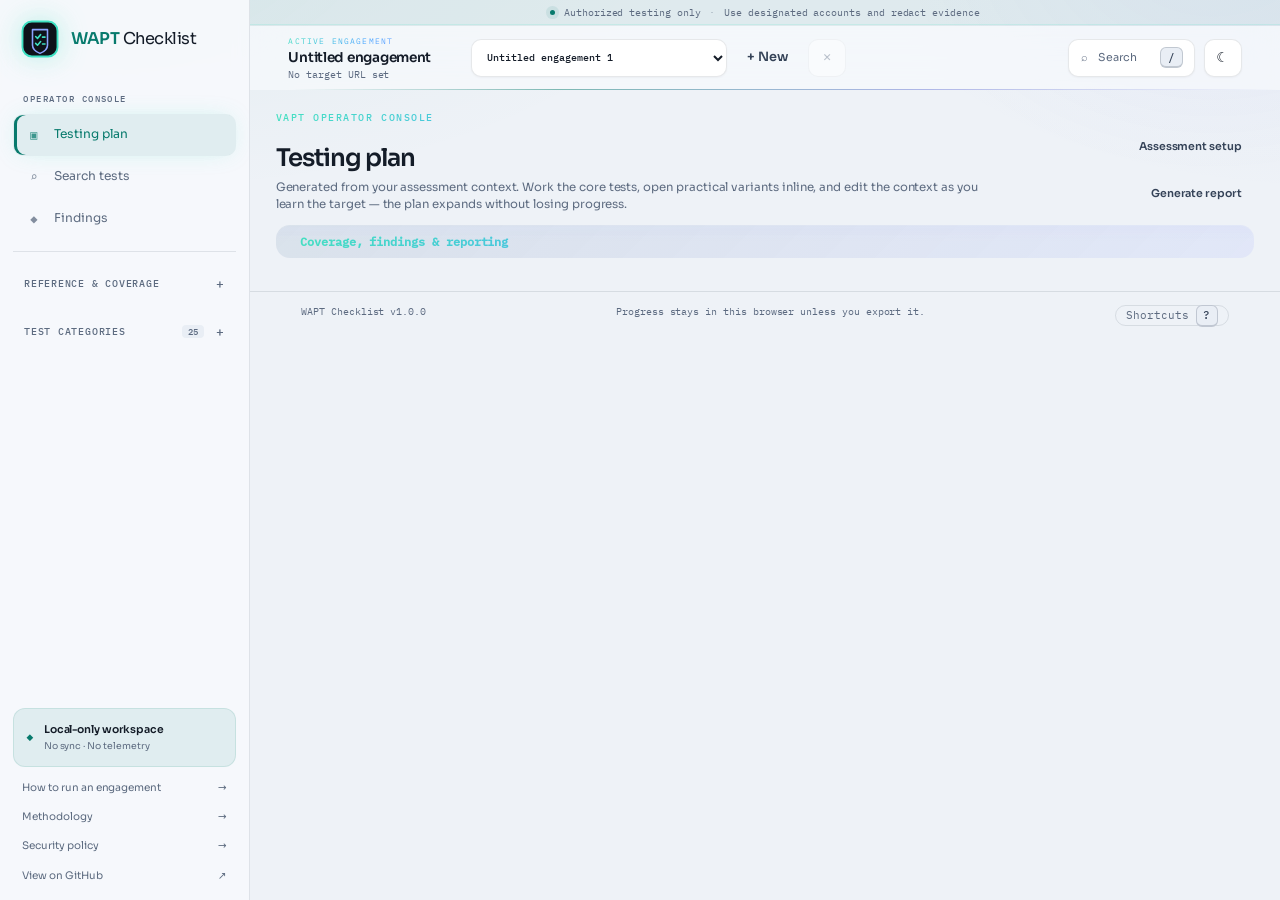
==== commit fe20f524: "Practical-variant wave 1 continues: authorization complete (r17) Authorization category is 43/43 ste" ====
--- a/app.html
+++ b/app.html
@@ -11,13 +11,13 @@
   <link rel="preload" href="assets/fonts/sora-400.woff2" as="font" type="font/woff2" crossorigin>
   <link rel="preload" href="assets/fonts/sora-600.woff2" as="font" type="font/woff2" crossorigin>
   <link rel="preload" href="assets/fonts/ibm-plex-mono-400.woff2" as="font" type="font/woff2" crossorigin>
-  <script src="js/ui/theme-boot.js?v=1.0.0-r15"></script>
-  <link rel="stylesheet" href="css/styles.css?v=1.0.0-r15">
-  <link rel="stylesheet" href="css/operator-console.css?v=1.0.0-r15">
-  <link rel="stylesheet" href="css/polish.css?v=1.0.0-r15">
-<link rel="stylesheet" href="css/identity.css?v=1.0.0-r15">
-  <link rel="stylesheet" href="css/print.css?v=1.0.0-r15" media="print">
-  <script type="module" src="js/ui/app.js?v=1.0.0-r15"></script>
+  <script src="js/ui/theme-boot.js?v=1.0.0-r17"></script>
+  <link rel="stylesheet" href="css/styles.css?v=1.0.0-r17">
+  <link rel="stylesheet" href="css/operator-console.css?v=1.0.0-r17">
+  <link rel="stylesheet" href="css/polish.css?v=1.0.0-r17">
+<link rel="stylesheet" href="css/identity.css?v=1.0.0-r17">
+  <link rel="stylesheet" href="css/print.css?v=1.0.0-r17" media="print">
+  <script type="module" src="js/ui/app.js?v=1.0.0-r17"></script>
 </head>
 <body class="app-body">
   <a class="skip-link" href="#workspace">Skip to workspace</a>
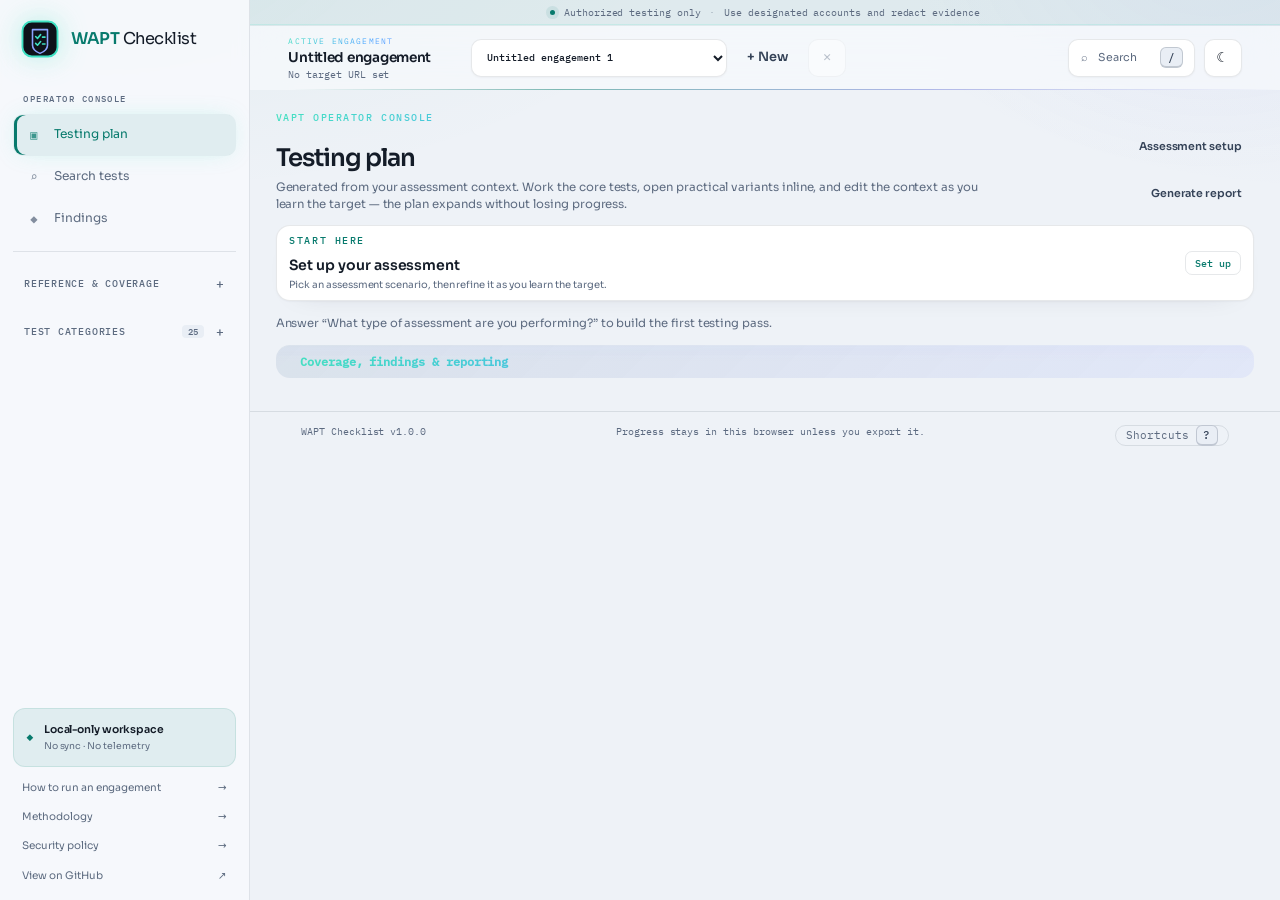
==== commit d0dbd4e6: "Practical-variant wave 1 continues: API security and GraphQL complete (r18) API-security category 40" ====
--- a/app.html
+++ b/app.html
@@ -11,13 +11,13 @@
   <link rel="preload" href="assets/fonts/sora-400.woff2" as="font" type="font/woff2" crossorigin>
   <link rel="preload" href="assets/fonts/sora-600.woff2" as="font" type="font/woff2" crossorigin>
   <link rel="preload" href="assets/fonts/ibm-plex-mono-400.woff2" as="font" type="font/woff2" crossorigin>
-  <script src="js/ui/theme-boot.js?v=1.0.0-r17"></script>
-  <link rel="stylesheet" href="css/styles.css?v=1.0.0-r17">
-  <link rel="stylesheet" href="css/operator-console.css?v=1.0.0-r17">
-  <link rel="stylesheet" href="css/polish.css?v=1.0.0-r17">
-<link rel="stylesheet" href="css/identity.css?v=1.0.0-r17">
-  <link rel="stylesheet" href="css/print.css?v=1.0.0-r17" media="print">
-  <script type="module" src="js/ui/app.js?v=1.0.0-r17"></script>
+  <script src="js/ui/theme-boot.js?v=1.0.0-r18"></script>
+  <link rel="stylesheet" href="css/styles.css?v=1.0.0-r18">
+  <link rel="stylesheet" href="css/operator-console.css?v=1.0.0-r18">
+  <link rel="stylesheet" href="css/polish.css?v=1.0.0-r18">
+<link rel="stylesheet" href="css/identity.css?v=1.0.0-r18">
+  <link rel="stylesheet" href="css/print.css?v=1.0.0-r18" media="print">
+  <script type="module" src="js/ui/app.js?v=1.0.0-r18"></script>
 </head>
 <body class="app-body">
   <a class="skip-link" href="#workspace">Skip to workspace</a>
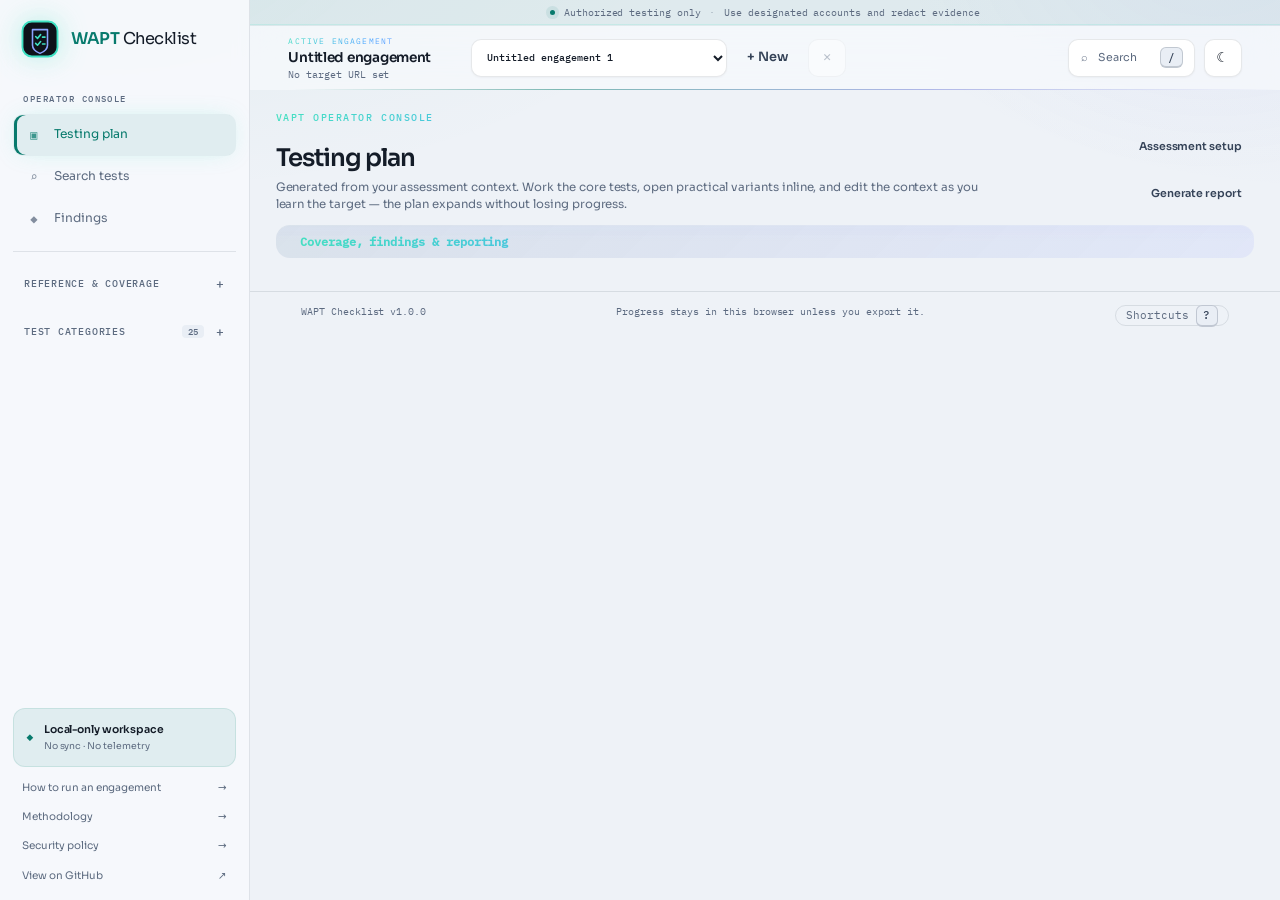
==== commit 291d8db6: "Practical-variant wave 1 near-complete: headers, client-side, file handling (r19) Security headers 2" ====
--- a/app.html
+++ b/app.html
@@ -11,13 +11,13 @@
   <link rel="preload" href="assets/fonts/sora-400.woff2" as="font" type="font/woff2" crossorigin>
   <link rel="preload" href="assets/fonts/sora-600.woff2" as="font" type="font/woff2" crossorigin>
   <link rel="preload" href="assets/fonts/ibm-plex-mono-400.woff2" as="font" type="font/woff2" crossorigin>
-  <script src="js/ui/theme-boot.js?v=1.0.0-r18"></script>
-  <link rel="stylesheet" href="css/styles.css?v=1.0.0-r18">
-  <link rel="stylesheet" href="css/operator-console.css?v=1.0.0-r18">
-  <link rel="stylesheet" href="css/polish.css?v=1.0.0-r18">
-<link rel="stylesheet" href="css/identity.css?v=1.0.0-r18">
-  <link rel="stylesheet" href="css/print.css?v=1.0.0-r18" media="print">
-  <script type="module" src="js/ui/app.js?v=1.0.0-r18"></script>
+  <script src="js/ui/theme-boot.js?v=1.0.0-r19"></script>
+  <link rel="stylesheet" href="css/styles.css?v=1.0.0-r19">
+  <link rel="stylesheet" href="css/operator-console.css?v=1.0.0-r19">
+  <link rel="stylesheet" href="css/polish.css?v=1.0.0-r19">
+<link rel="stylesheet" href="css/identity.css?v=1.0.0-r19">
+  <link rel="stylesheet" href="css/print.css?v=1.0.0-r19" media="print">
+  <script type="module" src="js/ui/app.js?v=1.0.0-r19"></script>
 </head>
 <body class="app-body">
   <a class="skip-link" href="#workspace">Skip to workspace</a>
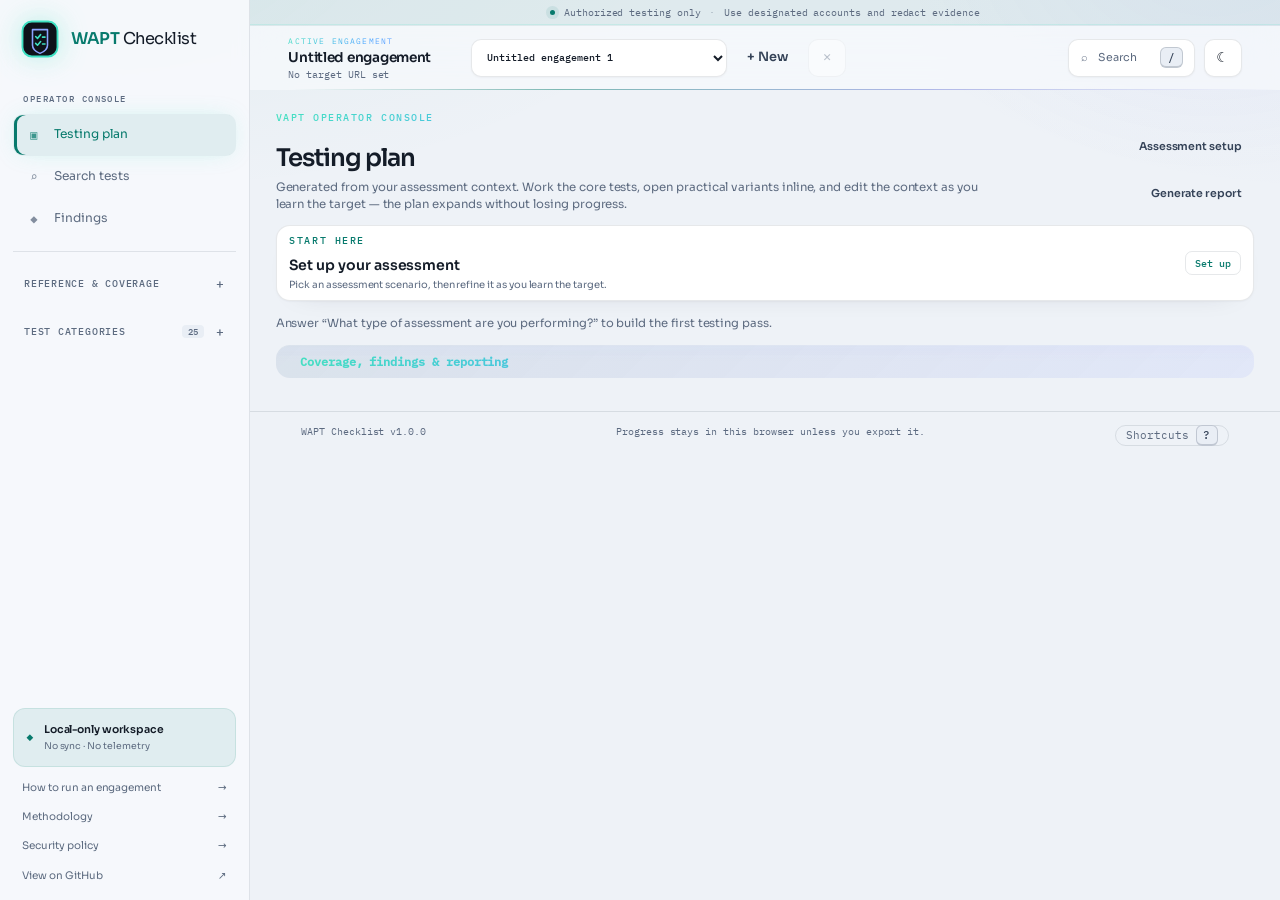
==== commit fde30bec: "Practical-variant wave 1 COMPLETE: business logic and races (r20) Business-logic category 35/35 (31 " ====
--- a/app.html
+++ b/app.html
@@ -11,13 +11,13 @@
   <link rel="preload" href="assets/fonts/sora-400.woff2" as="font" type="font/woff2" crossorigin>
   <link rel="preload" href="assets/fonts/sora-600.woff2" as="font" type="font/woff2" crossorigin>
   <link rel="preload" href="assets/fonts/ibm-plex-mono-400.woff2" as="font" type="font/woff2" crossorigin>
-  <script src="js/ui/theme-boot.js?v=1.0.0-r19"></script>
-  <link rel="stylesheet" href="css/styles.css?v=1.0.0-r19">
-  <link rel="stylesheet" href="css/operator-console.css?v=1.0.0-r19">
-  <link rel="stylesheet" href="css/polish.css?v=1.0.0-r19">
-<link rel="stylesheet" href="css/identity.css?v=1.0.0-r19">
-  <link rel="stylesheet" href="css/print.css?v=1.0.0-r19" media="print">
-  <script type="module" src="js/ui/app.js?v=1.0.0-r19"></script>
+  <script src="js/ui/theme-boot.js?v=1.0.0-r20"></script>
+  <link rel="stylesheet" href="css/styles.css?v=1.0.0-r20">
+  <link rel="stylesheet" href="css/operator-console.css?v=1.0.0-r20">
+  <link rel="stylesheet" href="css/polish.css?v=1.0.0-r20">
+<link rel="stylesheet" href="css/identity.css?v=1.0.0-r20">
+  <link rel="stylesheet" href="css/print.css?v=1.0.0-r20" media="print">
+  <script type="module" src="js/ui/app.js?v=1.0.0-r20"></script>
 </head>
 <body class="app-body">
   <a class="skip-link" href="#workspace">Skip to workspace</a>
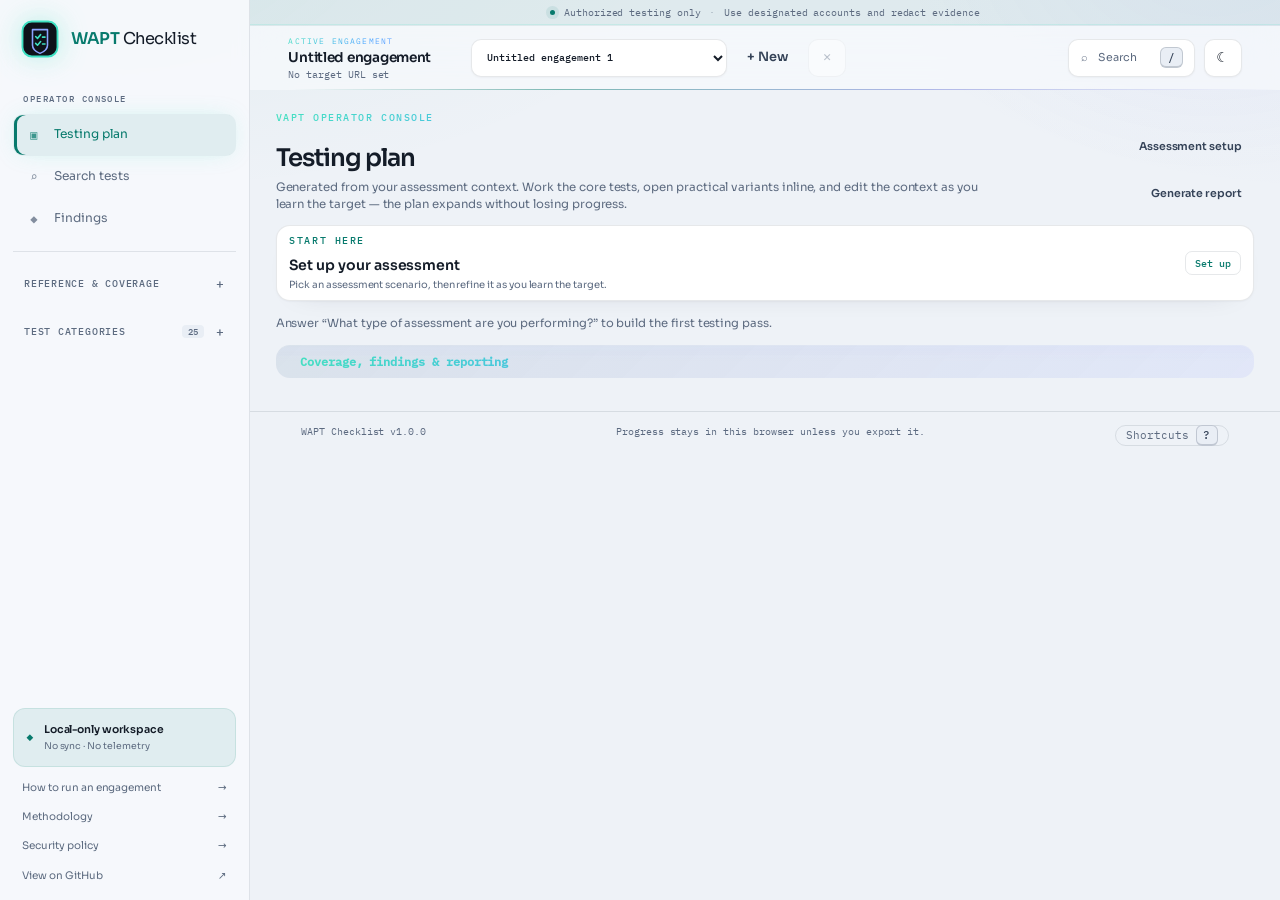
==== commit 946c6b61: "v1.2: evidence attachments — local, capped, report-embedded (r21) Evidence packs carry redacted scre" ====
--- a/app.html
+++ b/app.html
@@ -11,13 +11,13 @@
   <link rel="preload" href="assets/fonts/sora-400.woff2" as="font" type="font/woff2" crossorigin>
   <link rel="preload" href="assets/fonts/sora-600.woff2" as="font" type="font/woff2" crossorigin>
   <link rel="preload" href="assets/fonts/ibm-plex-mono-400.woff2" as="font" type="font/woff2" crossorigin>
-  <script src="js/ui/theme-boot.js?v=1.0.0-r20"></script>
-  <link rel="stylesheet" href="css/styles.css?v=1.0.0-r20">
-  <link rel="stylesheet" href="css/operator-console.css?v=1.0.0-r20">
-  <link rel="stylesheet" href="css/polish.css?v=1.0.0-r20">
-<link rel="stylesheet" href="css/identity.css?v=1.0.0-r20">
-  <link rel="stylesheet" href="css/print.css?v=1.0.0-r20" media="print">
-  <script type="module" src="js/ui/app.js?v=1.0.0-r20"></script>
+  <script src="js/ui/theme-boot.js?v=1.0.0-r21"></script>
+  <link rel="stylesheet" href="css/styles.css?v=1.0.0-r21">
+  <link rel="stylesheet" href="css/operator-console.css?v=1.0.0-r21">
+  <link rel="stylesheet" href="css/polish.css?v=1.0.0-r21">
+<link rel="stylesheet" href="css/identity.css?v=1.0.0-r21">
+  <link rel="stylesheet" href="css/print.css?v=1.0.0-r21" media="print">
+  <script type="module" src="js/ui/app.js?v=1.0.0-r21"></script>
 </head>
 <body class="app-body">
   <a class="skip-link" href="#workspace">Skip to workspace</a>
--- a/css/identity.css
+++ b/css/identity.css
@@ -332,3 +332,28 @@
 .saved-view-save{min-height:30px;padding:.25rem .7rem;border:1px dashed var(--line-strong);border-radius:100px;background:transparent;color:var(--muted);font:500 .62rem var(--font-mono);cursor:pointer}
 .saved-view-save:hover{border-style:solid;color:var(--brand);border-color:rgba(69,224,192,.45)}
 @media (pointer:coarse){.saved-view-chip,.saved-view-save{min-height:44px}}
+
+/* ── 19. Evidence attachments ────────────────────────────────────────────── */
+.evidence-attach{border-top:1px dashed var(--line);padding-top:.6rem}
+.evidence-attach-note{display:block;margin:.25rem 0 .45rem;color:var(--high);font-size:.6rem;line-height:1.5}
+.evidence-attach-row{display:flex;align-items:center;gap:.5rem}
+.evidence-attach-button{display:inline-flex;align-items:center;gap:.4rem;min-height:32px;padding:.25rem .75rem;
+  border:1px dashed rgba(69,224,192,.45);border-radius:100px;background:rgba(69,224,192,.06);color:var(--brand);
+  font:500 .64rem var(--font-mono);cursor:pointer}
+.evidence-attach-button:hover{border-style:solid;background:rgba(69,224,192,.12)}
+.evidence-attach-list{display:grid;gap:.3rem;margin:.5rem 0 0;padding:0;list-style:none}
+.evidence-attach-item{display:flex;align-items:center;gap:.5rem;padding:.3rem .5rem;border:1px solid var(--line);border-radius:8px;background:var(--surface-2);font-size:.66rem}
+.evidence-attach-kind{flex:0 0 auto}
+.evidence-attach-name{flex:1;min-width:0;overflow:hidden;text-overflow:ellipsis;white-space:nowrap;color:var(--ink-2)}
+.evidence-attach-remove{width:22px;height:22px;display:grid;place-items:center;border:1px solid var(--line);border-radius:6px;background:transparent;color:var(--muted);cursor:pointer;font-size:.8rem}
+.evidence-attach-remove:hover{border-color:var(--high-line);color:var(--high);background:var(--high-bg)}
+.evidence-attach-status{display:block;min-height:1em;color:var(--med);font-size:.6rem}
+.evidence-attachment-gallery{display:flex;flex-wrap:wrap;gap:.6rem;margin:.6rem 0;padding:.6rem;border:1px dashed var(--line);border-radius:10px}
+.evidence-attachment{margin:0;max-width:240px}
+.evidence-attachment img{max-width:240px;max-height:150px;border:1px solid var(--line);border-radius:8px;display:block;object-fit:cover}
+.evidence-attachment-text{max-width:240px;max-height:120px;overflow:auto;margin:0;padding:.45rem .55rem;border:1px solid var(--line);border-radius:8px;background:var(--terminal);color:#c8d3de;font:400 .58rem/1.5 var(--font-mono);white-space:pre-wrap}
+.evidence-attachment figcaption{display:flex;align-items:center;gap:.4rem;margin-top:.3rem;font-size:.6rem;color:var(--muted)}
+.evidence-attachment figcaption a{color:var(--brand);text-decoration:underline;text-underline-offset:2px}
+.evidence-attach-more{display:inline-flex;align-items:center;gap:.3rem;min-height:34px;padding:.3rem .6rem;border:1px dashed var(--line-strong);border-radius:8px;color:var(--muted);font:500 .62rem var(--font-mono);cursor:pointer}
+.evidence-attach-more:hover{border-color:rgba(69,224,192,.45);color:var(--brand)}
+@media (pointer:coarse){.evidence-attach-button,.evidence-attach-remove,.evidence-attach-more{min-height:44px}}
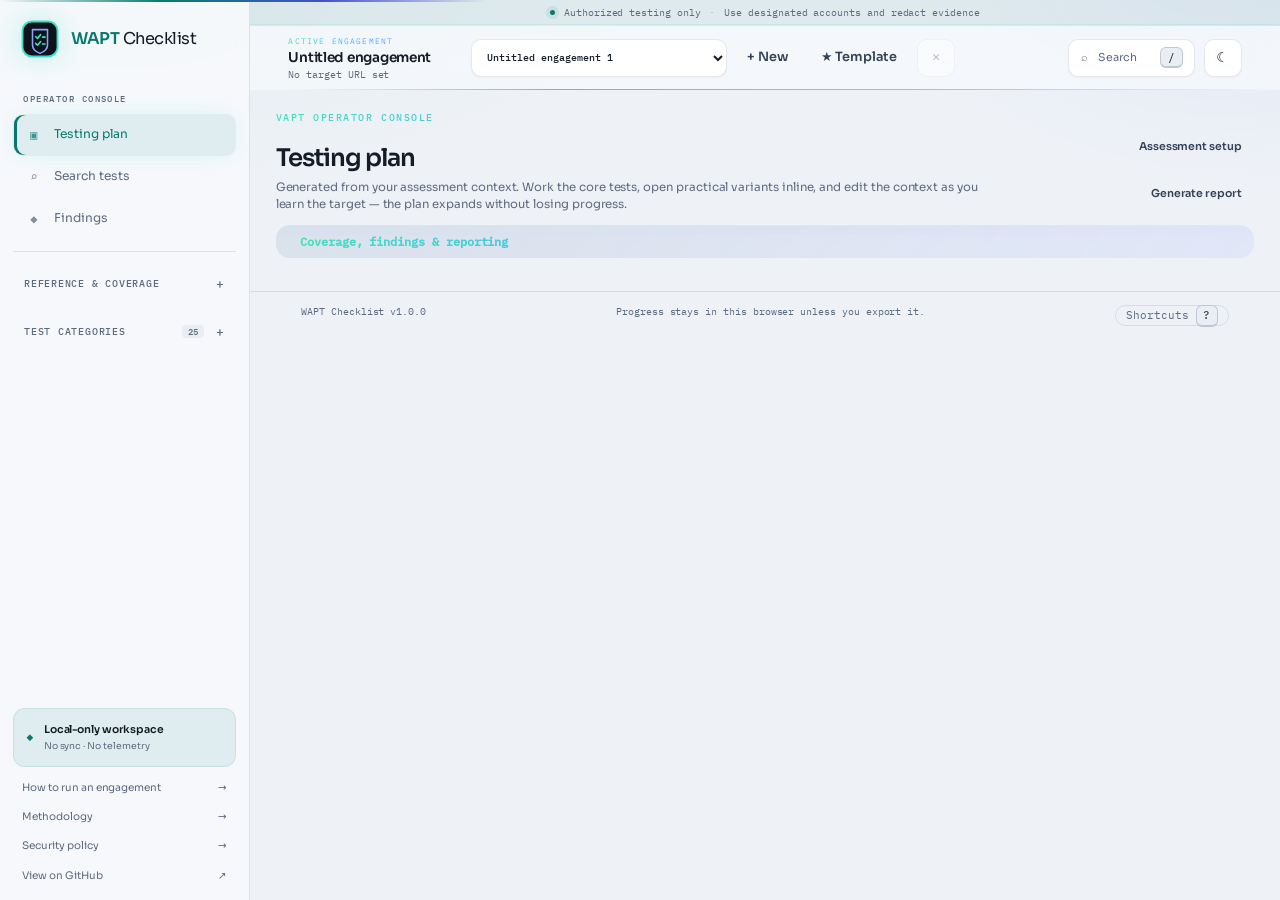
==== commit 34a80d39: "v1.2: engagement templates + scope diff (r22) Scope templates: "★ Template" in the header freezes th" ====
--- a/app.html
+++ b/app.html
@@ -11,13 +11,13 @@
   <link rel="preload" href="assets/fonts/sora-400.woff2" as="font" type="font/woff2" crossorigin>
   <link rel="preload" href="assets/fonts/sora-600.woff2" as="font" type="font/woff2" crossorigin>
   <link rel="preload" href="assets/fonts/ibm-plex-mono-400.woff2" as="font" type="font/woff2" crossorigin>
-  <script src="js/ui/theme-boot.js?v=1.0.0-r21"></script>
-  <link rel="stylesheet" href="css/styles.css?v=1.0.0-r21">
-  <link rel="stylesheet" href="css/operator-console.css?v=1.0.0-r21">
-  <link rel="stylesheet" href="css/polish.css?v=1.0.0-r21">
-<link rel="stylesheet" href="css/identity.css?v=1.0.0-r21">
-  <link rel="stylesheet" href="css/print.css?v=1.0.0-r21" media="print">
-  <script type="module" src="js/ui/app.js?v=1.0.0-r21"></script>
+  <script src="js/ui/theme-boot.js?v=1.0.0-r22"></script>
+  <link rel="stylesheet" href="css/styles.css?v=1.0.0-r22">
+  <link rel="stylesheet" href="css/operator-console.css?v=1.0.0-r22">
+  <link rel="stylesheet" href="css/polish.css?v=1.0.0-r22">
+<link rel="stylesheet" href="css/identity.css?v=1.0.0-r22">
+  <link rel="stylesheet" href="css/print.css?v=1.0.0-r22" media="print">
+  <script type="module" src="js/ui/app.js?v=1.0.0-r22"></script>
 </head>
 <body class="app-body">
   <a class="skip-link" href="#workspace">Skip to workspace</a>
@@ -82,6 +82,7 @@
           <label class="sr-only" for="engagement-select">Switch engagement</label>
           <select id="engagement-select" data-engagement-select title="Switch engagement"></select>
           <button class="button button-quiet" type="button" data-engagement-new title="Create a separate engagement">+ New</button>
+          <button class="button button-quiet" type="button" data-save-template title="Freeze this scope (answers + target) as a reusable template — Shift+click to manage saved templates">★ Template</button>
           <button class="icon-button" type="button" data-engagement-delete aria-label="Delete active engagement" title="Delete active engagement">×</button>
         </div>
         <div class="workspace-actions">
--- a/css/identity.css
+++ b/css/identity.css
@@ -357,3 +357,37 @@
 .evidence-attach-more{display:inline-flex;align-items:center;gap:.3rem;min-height:34px;padding:.3rem .6rem;border:1px dashed var(--line-strong);border-radius:8px;color:var(--muted);font:500 .62rem var(--font-mono);cursor:pointer}
 .evidence-attach-more:hover{border-color:rgba(69,224,192,.45);color:var(--brand)}
 @media (pointer:coarse){.evidence-attach-button,.evidence-attach-remove,.evidence-attach-more{min-height:44px}}
+
+/* ── 20. Scope templates + history/diff ──────────────────────────────────── */
+.scope-templates{margin:.2rem 0 .4rem;padding:.6rem .75rem;border:1px solid color-mix(in srgb,var(--accent-2) 25%,var(--line));border-radius:12px;background:color-mix(in srgb,var(--accent-2) 5%,transparent)}
+.scope-templates .micro-label{margin:0 0 .45rem;color:var(--accent-2)}
+.scope-template-row{display:flex;flex-wrap:wrap;gap:.4rem}
+.scope-template-chip{display:inline-flex;align-items:center;min-height:32px;padding:.3rem .8rem;border:1px solid color-mix(in srgb,var(--accent-2) 35%,var(--line));border-radius:100px;background:var(--surface-2);color:var(--ink-2);font:500 .66rem var(--font-mono);cursor:pointer;transition:all .16s var(--ease)}
+.scope-template-chip:hover{border-color:var(--accent-2);color:var(--ink);box-shadow:0 0 16px -6px color-mix(in srgb,var(--accent-2) 55%,transparent)}
+.scope-history{margin-top:.7rem;padding:.7rem .8rem;border-radius:12px;border:1px solid transparent;
+  background:linear-gradient(180deg,rgba(151,165,255,.05),transparent 70%) padding-box,
+  linear-gradient(135deg,rgba(151,165,255,.28),rgba(148,170,197,.12)) border-box}
+.scope-history .micro-label{margin:0 0 .5rem;color:var(--accent-2)}
+.scope-history-actions{display:flex;flex-wrap:wrap;gap:.4rem;align-items:center}
+.scope-snapshot-chip{display:inline-flex;align-items:center;gap:.4rem;min-height:30px;padding:.22rem .4rem .22rem .65rem;border:1px solid var(--line);border-radius:100px;background:var(--surface-2);color:var(--ink-2);font:500 .6rem var(--font-mono);cursor:pointer}
+.scope-snapshot-chip[aria-pressed='true']{border-color:color-mix(in srgb,var(--accent-2) 45%,transparent);background:color-mix(in srgb,var(--accent-2) 10%,transparent);color:var(--ink)}
+.scope-snapshot-chip .snap-remove{display:grid;place-items:center;width:18px;height:18px;border-radius:50%;color:var(--muted);font-size:.72rem}
+.scope-snapshot-chip .snap-remove:hover{background:var(--high-bg);color:var(--high)}
+.scope-snapshot-save{min-height:30px;padding:.25rem .7rem;border:1px dashed var(--line-strong);border-radius:100px;background:transparent;color:var(--muted);font:500 .6rem var(--font-mono);cursor:pointer}
+.scope-snapshot-save:hover{border-style:solid;color:var(--accent-2);border-color:color-mix(in srgb,var(--accent-2) 45%,transparent)}
+.scope-diff{margin-top:.6rem;display:grid;gap:.5rem}
+.scope-diff-empty{margin:0;color:var(--muted);font-size:.66rem}
+.scope-diff-answers{display:grid;gap:.25rem;margin:0;padding:0;list-style:none}
+.scope-diff-answers li{display:flex;flex-wrap:wrap;gap:.35rem .55rem;align-items:baseline;padding:.3rem .5rem;border-radius:8px;background:var(--surface-2);font-size:.66rem;color:var(--ink-2)}
+.scope-diff-answers .dir{min-width:3.6rem;font:600 .56rem var(--font-mono);letter-spacing:.06em;text-transform:uppercase}
+.scope-diff-answers .dir.added{color:var(--low)}
+.scope-diff-answers .dir.removed{color:var(--high)}
+.scope-diff-answers .dir.changed{color:var(--med)}
+.scope-diff-answers .from{color:var(--muted)}
+.scope-diff-answers .arrow{color:var(--faint)}
+.scope-diff-categories{display:flex;flex-wrap:wrap;gap:.35rem;margin:0;padding:0;list-style:none}
+.scope-diff-categories li{display:inline-flex;align-items:center;gap:.3rem;padding:.18rem .55rem;border-radius:100px;font:500 .58rem var(--font-mono)}
+.scope-diff-categories li.on{color:var(--low);border:1px solid var(--low-line);background:var(--low-bg)}
+.scope-diff-categories li.off{color:var(--high);border:1px solid var(--high-line);background:var(--high-bg)}
+.scope-diff-categories .delta{opacity:.8}
+@media (pointer:coarse){.scope-template-chip,.scope-snapshot-chip,.scope-snapshot-save{min-height:44px}}
